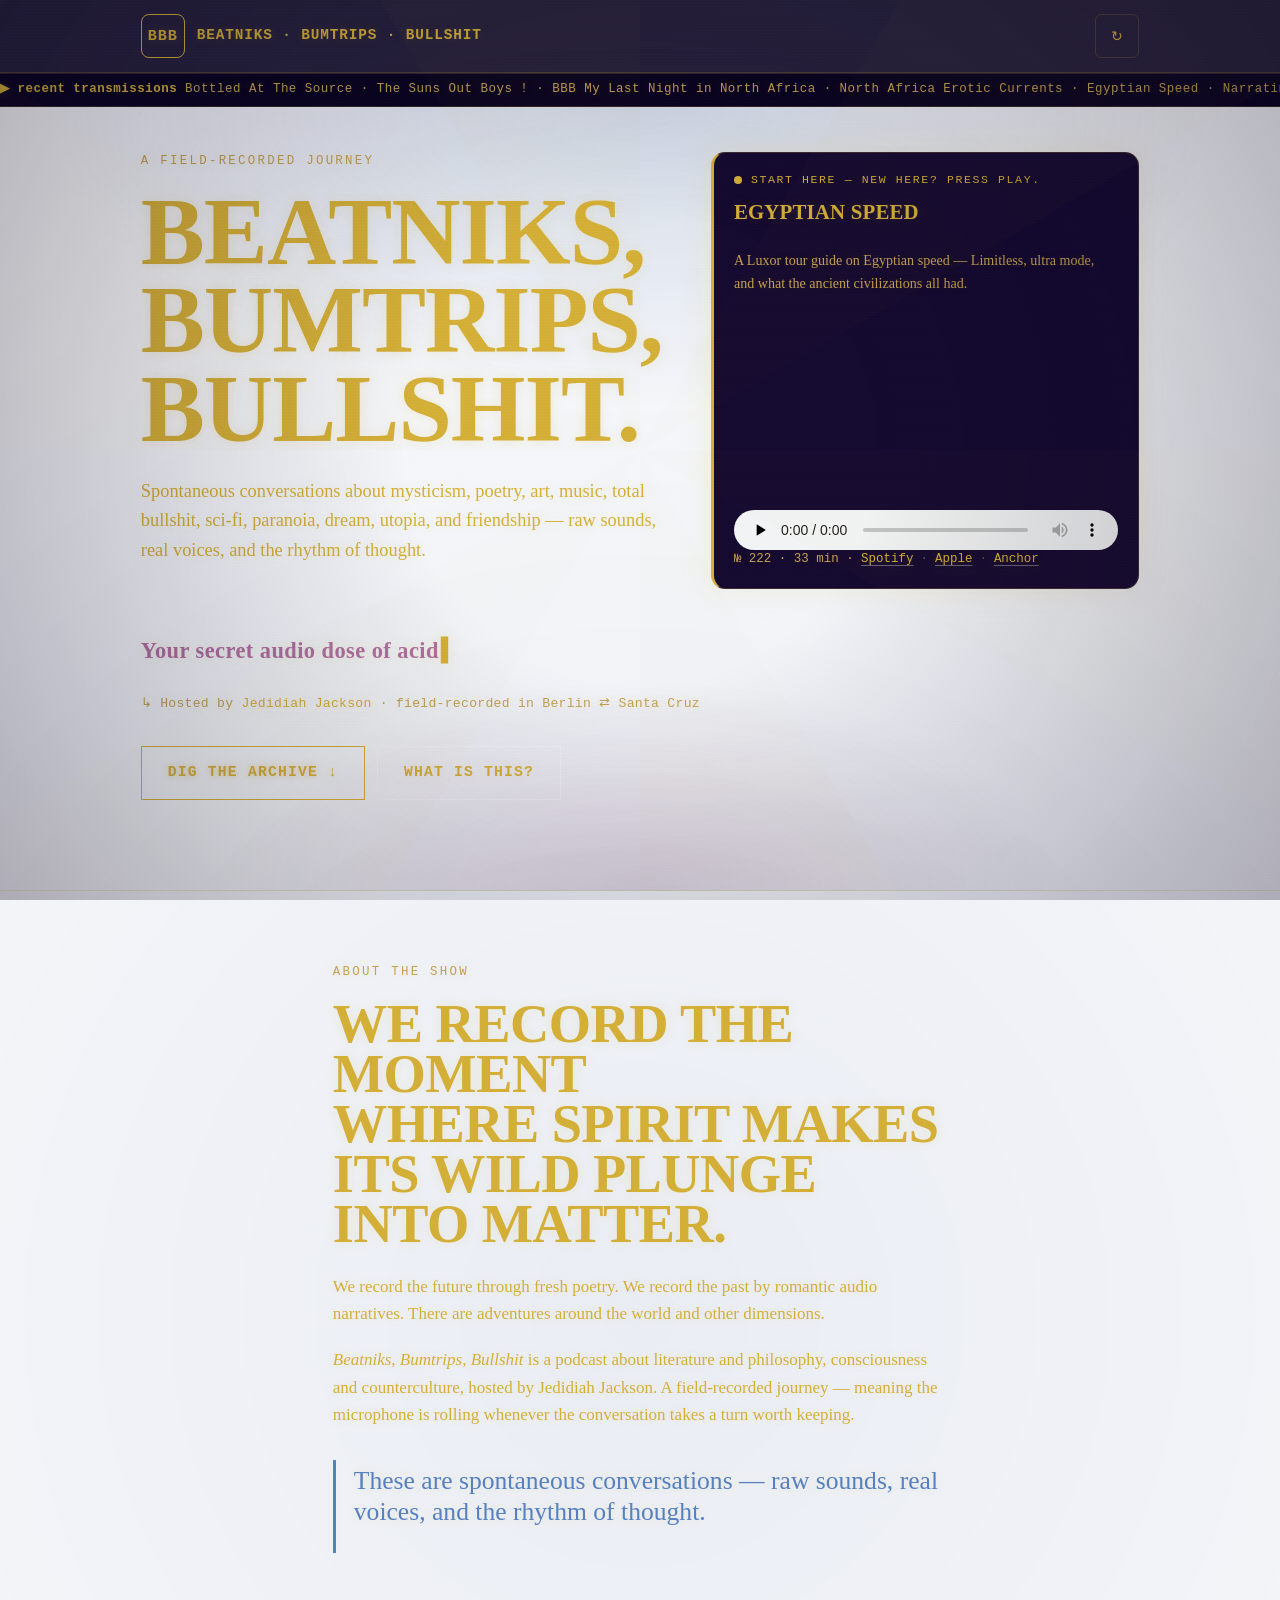
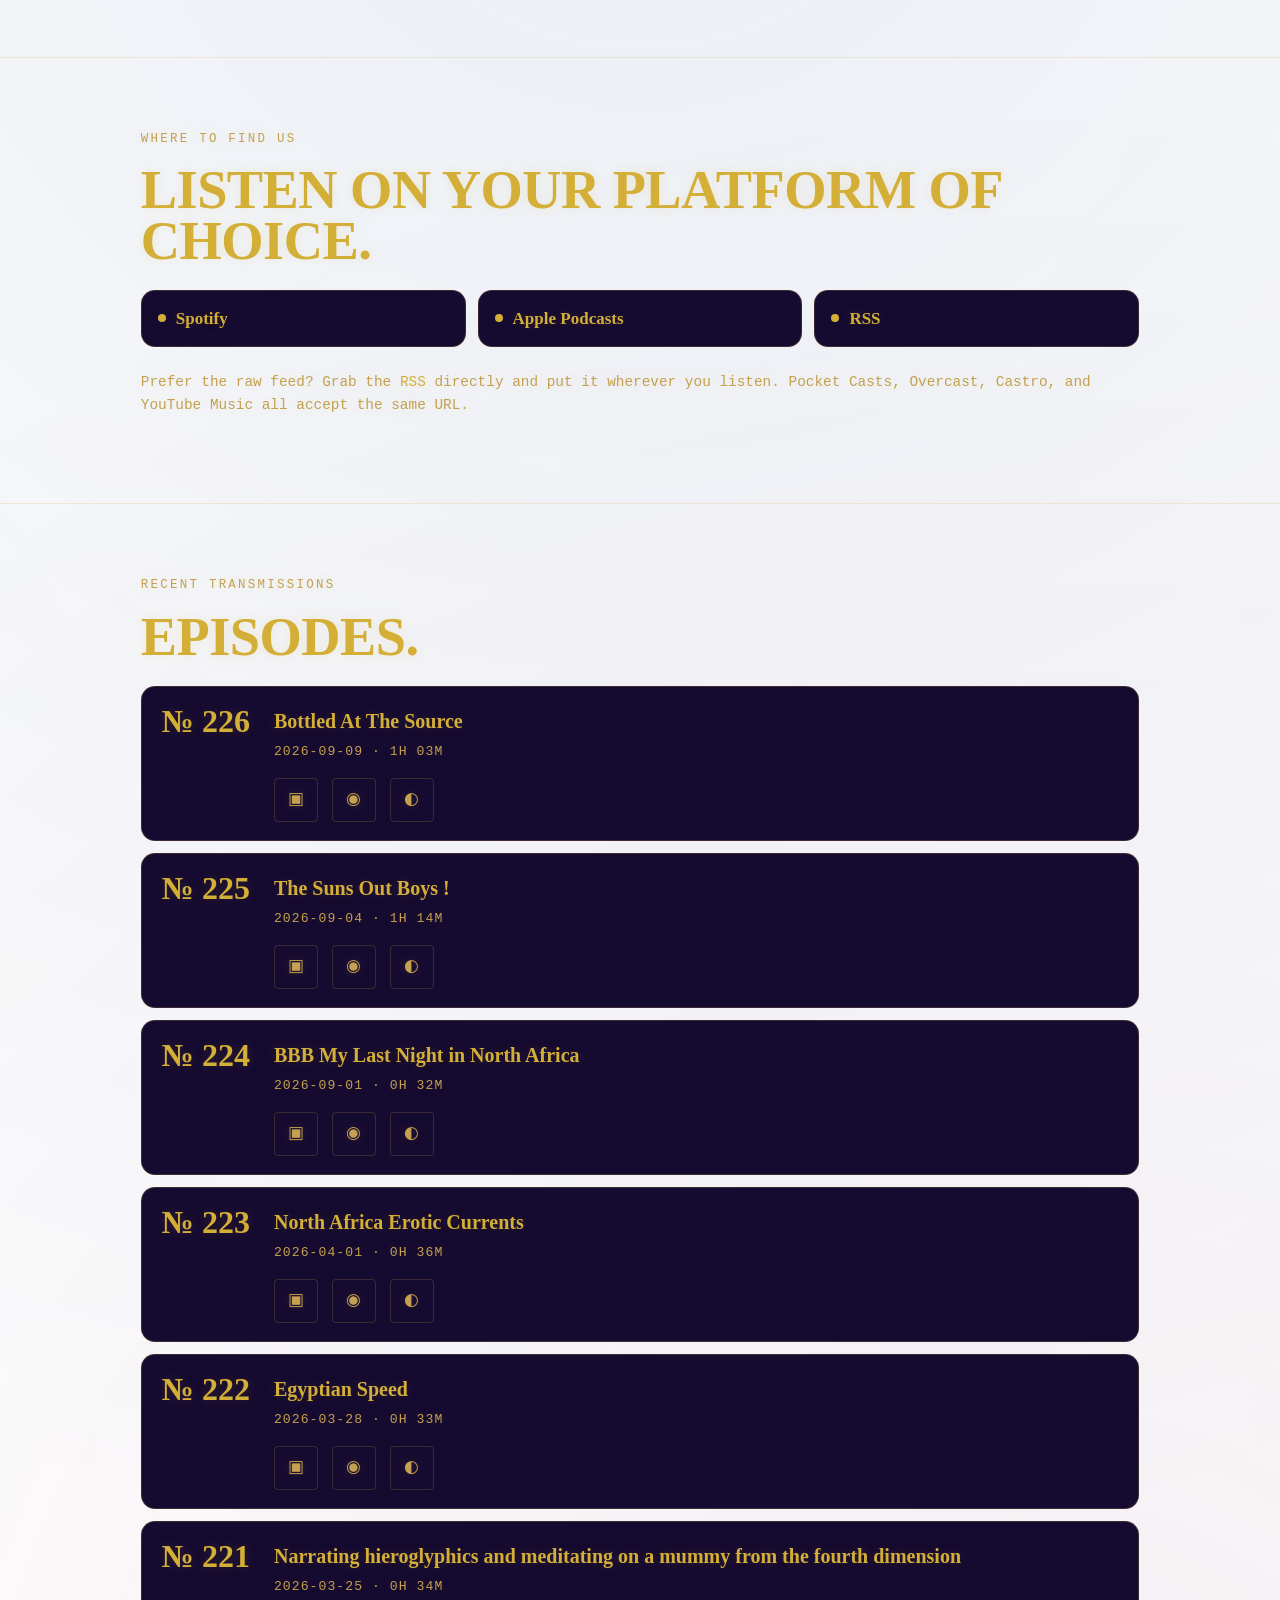
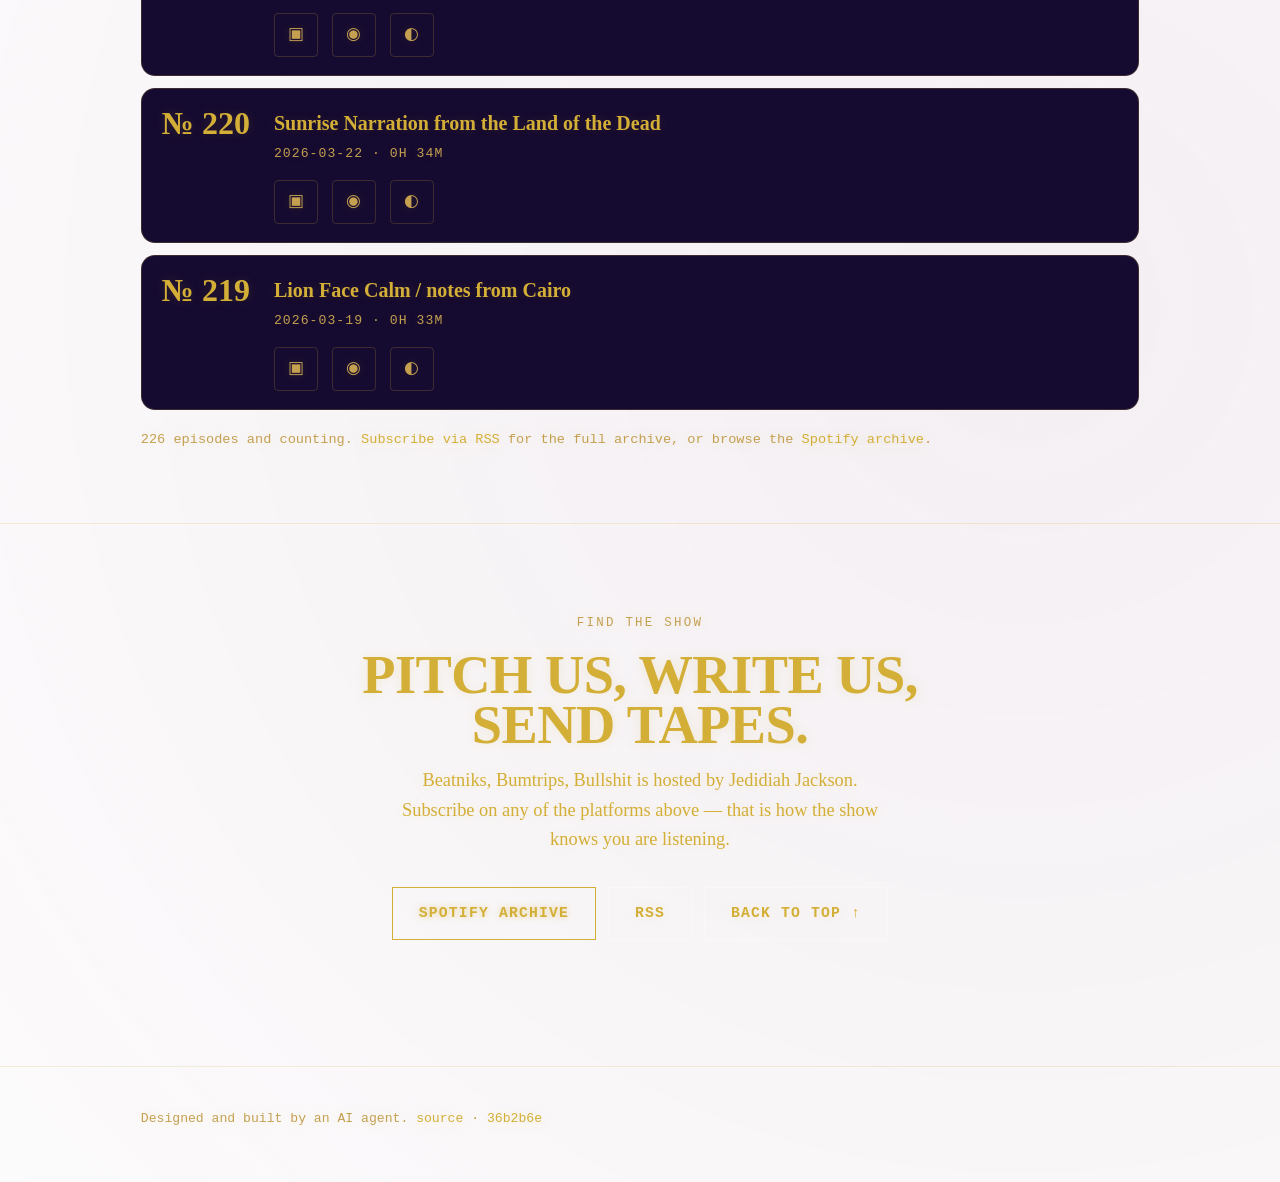
==== index.src.html @ b583e655 "feat: stretch start-here card to title block height, player pinned to card bottom" ====
<!doctype html>
<html lang="en">
<head>
  <meta charset="utf-8" />
  <meta name="viewport" content="width=device-width, initial-scale=1, viewport-fit=cover" />
  <title>Beatniks, Bumtrips, Bullshit — A field-recorded journey through literature, consciousness, and counterculture</title>
  <meta name="description" content="A field-recorded journey through literature, consciousness, and counterculture. Spontaneous conversations about mysticism, poetry, art, music, total bullshit, sci-fi, paranoia, dream, utopia, and friendship." />
  <meta name="theme-color" content="#0b0b0b" media="(prefers-color-scheme: dark)" />
  <meta name="theme-color" content="#f3eee2" media="(prefers-color-scheme: light)" />
  <meta name="color-scheme" content="dark light" />

  <!-- Open Graph -->
  <meta property="og:type" content="website" />
  <meta property="og:title" content="Beatniks, Bumtrips, Bullshit" />
  <meta property="og:description" content="A field-recorded journey through literature, consciousness, and counterculture. Your secret audio dose of acid." />
  <meta property="og:image" content="assets/og-card.png" />
  <meta property="og:image:width" content="1200" />
  <meta property="og:image:height" content="630" />
  <meta property="og:image:alt" content="Beatniks, Bumtrips, Bullshit — A field-recorded journey. Cover art on the right, title in acid green and magenta on the left." />
  <meta property="og:url" content="https://bumtrips.com/" />
  <meta property="og:site_name" content="Beatniks, Bumtrips, Bullshit" />

  <!-- Twitter -->
  <meta name="twitter:card" content="summary_large_image" />
  <meta name="twitter:title" content="Beatniks, Bumtrips, Bullshit" />
  <meta name="twitter:description" content="A field-recorded journey through literature, consciousness, and counterculture." />
  <meta name="twitter:image" content="assets/og-card.png" />
  <meta name="twitter:image:alt" content="Beatniks, Bumtrips, Bullshit — A field-recorded journey. Cover art on the right, title in acid green and magenta on the left." />

  <!-- P3.3: Dedicated favicon + apple-touch-icon. -->
  <link rel="icon" type="image/svg+xml" href="assets/favicon.svg" />
  <link rel="icon" type="image/png" sizes="32x32" href="assets/favicon-32.png" />
  <link rel="apple-touch-icon" sizes="180x180" href="assets/apple-touch-icon.png" />
  <link rel="canonical" href="https://bumtrips.com/" />

  <!-- Fonts: only the cyber theme's faces load eagerly; each other theme
       lazy-loads its faces on first apply via ensureThemeFonts() below. -->
  <link rel="preconnect" href="https://fonts.googleapis.com" />
  <link rel="preconnect" href="https://fonts.gstatic.com" crossorigin />
  <link rel="stylesheet" href="https://fonts.googleapis.com/css2?family=Big+Shoulders+Display:wght@700;900&family=Inter:wght@400&family=Space+Mono:wght@400;700&display=swap" />

  <!-- P5.2: RSS auto-discovery for podcast readers. -->
  <link rel="alternate" type="application/rss+xml" title="Beatniks, Bumtrips, Bullshit" href="https://anchor.fm/s/4431c4ac/podcast/rss" />

  <!-- P5.1: Podcast structured data. -->
  <script type="application/ld+json">
  {
    "@context": "https://schema.org",
    "@type": "Podcast",
    "name": "Beatniks, Bumtrips, Bullshit",
    "description": "A field-recorded journey through literature, consciousness, and counterculture. Spontaneous conversations about mysticism, poetry, art, music, total bullshit, sci-fi, paranoia, dream, utopia, and friendship.",
    "url": "https://bumtrips.com/",
    "webFeed": "https://anchor.fm/s/4431c4ac/podcast/rss",
    "author": { "@type": "Person", "name": "Jedidiah Jackson" },
    "image": "https://bumtrips.com/assets/og-card.png",
    "inLanguage": "en",
    "genre": ["Arts", "Literature", "Philosophy"]
  }
  </script>

  <link rel="stylesheet" href="styles.css" />
</head>
<body>
  <a class="skip-link" href="#main">Skip to content</a>

  <!-- CRT scanline overlay (decorative) -->
  <div class="scanlines" aria-hidden="true"></div>

  <!-- Transmission glitch overlay (rare, CSS-only) -->
  <div class="transmission-glitch" aria-hidden="true"></div>

  <!-- Acid invert overlay (rare full-page flash) -->
  <div class="acid-invert" aria-hidden="true"></div>

  <!-- Konami easter egg message -->
  <div class="konami-msg" id="konami-msg" role="status" aria-live="polite"></div>

  <header class="site-header" role="banner">
    <div class="wrap header-wrap">
      <a class="brand" href="#top" aria-label="Beatniks, Bumtrips, Bullshit — home">
        <span class="brand-mark" aria-hidden="true">BBB</span>
        <span class="brand-name">Beatniks · Bumtrips · Bullshit</span>
      </a>

      <button type="button" id="theme-cycle" class="theme-cycle-btn" aria-label="Cycle to next theme">↻</button>
    </div>
  </header>

  <!-- Scrolling marquee of recent episode titles (auto-managed).
       P0.3: Wrap in <aside> so the marquee lives inside a landmark (axe `region`). -->
  <aside class="marquee" aria-label="Recent episode titles">
    <div class="marquee-track">
      <span class="marquee-text"><!-- AUTO-MARQUEE -->Bottled At The Source · The Suns Out Boys ! · BBB My Last Night in North Africa · North Africa Erotic Currents · Egyptian Speed · Narrating hieroglyphics and meditating on a mummy from the fourth dimension · Sunrise Narration from the Land of the Dead · Lion Face Calm / notes from Cairo · BBB Inside a Pyramid · Horse Music · votive notes from Cairo · NUS NUS · Bottled At The Source · The Suns Out Boys ! · BBB My Last Night in North Africa · North Africa Erotic Currents · Egyptian Speed · Narrating hieroglyphics and meditating on a mummy from the fourth dimension · Sunrise Narration from the Land of the Dead · Lion Face Calm / notes from Cairo · BBB Inside a Pyramid · Horse Music · votive notes from Cairo · NUS NUS<!-- /AUTO-MARQUEE --></span>
    </div>
  </aside>

  <main id="main">
    <!-- HERO -->
    <section id="top" class="hero" aria-labelledby="hero-title">
      <div class="wrap">
        <div class="hero-grid">
          <div class="hero-copy">
            <p class="eyebrow">A field-recorded journey</p>
            <h1 id="hero-title" class="display">
              Beatniks,<br />
              <span class="accent">Bumtrips,</span><br />
              Bullshit.
            </h1>
            <p class="lede">
              Spontaneous conversations about mysticism, poetry, art, music, total bullshit,
              sci-fi, paranoia, dream, utopia, and friendship — raw sounds, real voices,
              and the rhythm of thought.
            </p>
          </div>

          <!-- START HERE — hand-managed pick. Swap title/meta/links/audio src to change it. -->
          <div id="start-here" class="featured-ep">
            <p class="featured-ep-kicker"><span class="rec-dot" aria-hidden="true"></span>START HERE — NEW HERE? PRESS PLAY.</p>
            <h3 class="featured-ep-title">Egyptian Speed</h3>
            <p class="featured-ep-desc">
              A Luxor tour guide on Egyptian speed — Limitless, ultra mode,
              and what the ancient civilizations all had.
            </p>
            <audio class="featured-ep-audio" controls preload="none"
                   src="https://anchor.fm/s/4431c4ac/podcast/play/116093295/https%3A%2F%2Fd3ctxlq1ktw2nl.cloudfront.net%2Fstaging%2F2026-1-26%2F418886665-44100-2-06185967a81ad.m4a"></audio>
            <p class="featured-ep-links">
              №&nbsp;222 · 33&nbsp;min · <a href="https://podcasters.spotify.com/pod/show/jedidiah-jackson/episodes/Egyptian-Speed-e3flctf" rel="noopener">Spotify</a><span aria-hidden="true">·</span><a href="https://podcasts.apple.com/us/podcast/egyptian-speed/id1663479533?i=1000757916411&amp;uo=4" rel="noopener">Apple</a><span aria-hidden="true">·</span><a href="https://anchor.fm/jedidiah-jackson/episodes/Egyptian-Speed-e3flctf" rel="noopener">Anchor</a>
            </p>
          </div>
        </div>

        <p class="tagline">
          <span class="typewriter" id="tagline-typewriter" aria-live="polite"></span><span class="typewriter-caret" aria-hidden="true">▍</span>
        </p>

        <p class="hero-meta">
          <span aria-hidden="true">↳</span>
          Hosted by <a href="#contact">Jedidiah Jackson</a> · field-recorded in Berlin&nbsp;⇄&nbsp;Santa&nbsp;Cruz
        </p>

        <div class="cta-row">
          <a class="btn btn-primary" href="#episodes">Dig the archive ↓</a>
          <a class="btn btn-ghost" href="#about">What is this?</a>
        </div>
      </div>
    </section>

    <!-- ABOUT -->
    <section id="about" class="about" aria-labelledby="about-title">
      <div class="wrap narrow">
        <p class="eyebrow">About the show</p>
        <h2 id="about-title" class="display sm">
          We record the moment<br />where spirit makes its wild plunge into matter.
        </h2>
        <div class="prose">
          <p>
            We record the future through fresh poetry. We record the past by romantic
            audio narratives. There are adventures around the world and other dimensions.
          </p>
          <p>
            <em>Beatniks, Bumtrips, Bullshit</em> is a podcast about literature and philosophy,
            consciousness and counterculture, hosted by Jedidiah Jackson.
            A field-recorded journey — meaning the microphone
            is rolling whenever the conversation takes a turn worth keeping.
          </p>
          <blockquote class="pull">
            <p>These are spontaneous conversations — raw sounds, real voices, and the rhythm of thought.</p>
          </blockquote>
        </div>
      </div>
    </section>

    <!-- LISTEN -->
    <section id="listen" class="listen" aria-labelledby="listen-title">
      <div class="wrap">
        <p class="eyebrow">Where to find us</p>
        <h2 id="listen-title" class="display sm">Listen on your platform of choice.</h2>

        <ul class="platforms" role="list">
          <li><a class="platform" href="https://open.spotify.com/show/43GiaQy9E5rkp6LfzXrvAM" rel="noopener"><span class="dot" aria-hidden="true"></span> Spotify</a></li>
          <li><a class="platform" href="https://podcasts.apple.com/us/podcast/beatniks-bumtrips-b-t/id1663479533" rel="noopener"><span class="dot" aria-hidden="true"></span> Apple Podcasts</a></li>
          <li><a class="platform" href="https://anchor.fm/s/4431c4ac/podcast/rss" rel="noopener"><span class="dot" aria-hidden="true"></span> RSS</a></li>
        </ul>

        <p class="rss-note">
          Prefer the raw feed? Grab the <a href="https://anchor.fm/s/4431c4ac/podcast/rss">RSS</a> directly and put it wherever you listen. Pocket Casts, Overcast, Castro, and YouTube Music all accept the same URL.
        </p>
      </div>
    </section>

    <!-- EPISODES (placeholder grid — fill in as episodes are published) -->
    <section id="episodes" class="episodes" aria-labelledby="episodes-title">
      <div class="wrap">
        <p class="eyebrow">Recent transmissions</p>
        <h2 id="episodes-title" class="display sm">Episodes.</h2>

        <!-- AUTO-EPISODES-START -->
        <ol class="episode-list" role="list">
          <li class="episode">
            <span class="ep-no">№&nbsp;226</span>
            <div class="ep-body">
              <h3 class="ep-title">Bottled At The Source</h3>
              <p class="ep-meta">2026-09-09 · 1h 03m</p>

              <ul class="ep-platforms" aria-label="Listen on">
        <li><a href="https://podcasts.apple.com/us/podcast/bottled-at-the-source/id1663479533?i=1000788689043&amp;uo=4" aria-label="Listen on Apple Podcasts" rel="noopener"><span aria-hidden="true">&#9635;</span><span class="sr-only">Apple Podcasts</span></a></li>
        <li><a href="https://podcasters.spotify.com/pod/show/jedidiah-jackson/episodes/Bottled-At-The-Source-e3oj9su" aria-label="Listen on Spotify" rel="noopener"><span aria-hidden="true">&#9673;</span><span class="sr-only">Spotify</span></a></li>
        <li><a href="https://anchor.fm/jedidiah-jackson/episodes/Bottled-At-The-Source-e3oj9su" aria-label="Listen on Anchor" rel="noopener"><span aria-hidden="true">&#9680;</span><span class="sr-only">Anchor</span></a></li>
              </ul>
            </div>
          </li>
          <li class="episode">
            <span class="ep-no">№&nbsp;225</span>
            <div class="ep-body">
              <h3 class="ep-title">The Suns Out Boys !</h3>
              <p class="ep-meta">2026-09-04 · 1h 14m</p>

              <ul class="ep-platforms" aria-label="Listen on">
        <li><a href="https://podcasts.apple.com/us/podcast/the-suns-out-boys/id1663479533?i=1000787854546&amp;uo=4" aria-label="Listen on Apple Podcasts" rel="noopener"><span aria-hidden="true">&#9635;</span><span class="sr-only">Apple Podcasts</span></a></li>
        <li><a href="https://podcasters.spotify.com/pod/show/jedidiah-jackson/episodes/The-Suns-Out-Boys-e3o9js3" aria-label="Listen on Spotify" rel="noopener"><span aria-hidden="true">&#9673;</span><span class="sr-only">Spotify</span></a></li>
        <li><a href="https://anchor.fm/jedidiah-jackson/episodes/The-Suns-Out-Boys-e3o9js3" aria-label="Listen on Anchor" rel="noopener"><span aria-hidden="true">&#9680;</span><span class="sr-only">Anchor</span></a></li>
              </ul>
            </div>
          </li>
          <li class="episode">
            <span class="ep-no">№&nbsp;224</span>
            <div class="ep-body">
              <h3 class="ep-title">BBB My Last Night in North Africa</h3>
              <p class="ep-meta">2026-09-01 · 0h 32m</p>

              <ul class="ep-platforms" aria-label="Listen on">
        <li><a href="https://podcasts.apple.com/us/podcast/bbb-my-last-night-in-north-africa/id1663479533?i=1000787240336&amp;uo=4" aria-label="Listen on Apple Podcasts" rel="noopener"><span aria-hidden="true">&#9635;</span><span class="sr-only">Apple Podcasts</span></a></li>
        <li><a href="https://podcasters.spotify.com/pod/show/jedidiah-jackson/episodes/BBB-My-Last-Night-in-North-Africa-e3o6sg9" aria-label="Listen on Spotify" rel="noopener"><span aria-hidden="true">&#9673;</span><span class="sr-only">Spotify</span></a></li>
        <li><a href="https://anchor.fm/jedidiah-jackson/episodes/BBB-My-Last-Night-in-North-Africa-e3o6sg9" aria-label="Listen on Anchor" rel="noopener"><span aria-hidden="true">&#9680;</span><span class="sr-only">Anchor</span></a></li>
              </ul>
            </div>
          </li>
          <li class="episode">
            <span class="ep-no">№&nbsp;223</span>
            <div class="ep-body">
              <h3 class="ep-title">North Africa Erotic Currents</h3>
              <p class="ep-meta">2026-04-01 · 0h 36m</p>

              <ul class="ep-platforms" aria-label="Listen on">
        <li><a href="https://podcasts.apple.com/us/podcast/north-africa-erotic-currents/id1663479533?i=1000758578792&amp;uo=4" aria-label="Listen on Apple Podcasts" rel="noopener"><span aria-hidden="true">&#9635;</span><span class="sr-only">Apple Podcasts</span></a></li>
        <li><a href="https://podcasters.spotify.com/pod/show/jedidiah-jackson/episodes/North-Africa-Erotic-Currents-e3fnosv" aria-label="Listen on Spotify" rel="noopener"><span aria-hidden="true">&#9673;</span><span class="sr-only">Spotify</span></a></li>
        <li><a href="https://anchor.fm/jedidiah-jackson/episodes/North-Africa-Erotic-Currents-e3fnosv" aria-label="Listen on Anchor" rel="noopener"><span aria-hidden="true">&#9680;</span><span class="sr-only">Anchor</span></a></li>
              </ul>
            </div>
          </li>
          <li class="episode">
            <span class="ep-no">№&nbsp;222</span>
            <div class="ep-body">
              <h3 class="ep-title">Egyptian Speed</h3>
              <p class="ep-meta">2026-03-28 · 0h 33m</p>

              <ul class="ep-platforms" aria-label="Listen on">
        <li><a href="https://podcasts.apple.com/us/podcast/egyptian-speed/id1663479533?i=1000757916411&amp;uo=4" aria-label="Listen on Apple Podcasts" rel="noopener"><span aria-hidden="true">&#9635;</span><span class="sr-only">Apple Podcasts</span></a></li>
        <li><a href="https://podcasters.spotify.com/pod/show/jedidiah-jackson/episodes/Egyptian-Speed-e3flctf" aria-label="Listen on Spotify" rel="noopener"><span aria-hidden="true">&#9673;</span><span class="sr-only">Spotify</span></a></li>
        <li><a href="https://anchor.fm/jedidiah-jackson/episodes/Egyptian-Speed-e3flctf" aria-label="Listen on Anchor" rel="noopener"><span aria-hidden="true">&#9680;</span><span class="sr-only">Anchor</span></a></li>
              </ul>
            </div>
          </li>
          <li class="episode">
            <span class="ep-no">№&nbsp;221</span>
            <div class="ep-body">
              <h3 class="ep-title">Narrating hieroglyphics and meditating on a mummy from the fourth dimension</h3>
              <p class="ep-meta">2026-03-25 · 0h 34m</p>

              <ul class="ep-platforms" aria-label="Listen on">
        <li><a href="https://podcasts.apple.com/us/podcast/narrating-hieroglyphics-and-meditating-on-a-mummy/id1663479533?i=1000757204299&amp;uo=4" aria-label="Listen on Apple Podcasts" rel="noopener"><span aria-hidden="true">&#9635;</span><span class="sr-only">Apple Podcasts</span></a></li>
        <li><a href="https://podcasters.spotify.com/pod/show/jedidiah-jackson/episodes/Narrating-hieroglyphics-and-meditating-on-a-mummy-from-the-fourth-dimension-e3fkkek" aria-label="Listen on Spotify" rel="noopener"><span aria-hidden="true">&#9673;</span><span class="sr-only">Spotify</span></a></li>
        <li><a href="https://anchor.fm/jedidiah-jackson/episodes/Narrating-hieroglyphics-and-meditating-on-a-mummy-from-the-fourth-dimension-e3fkkek" aria-label="Listen on Anchor" rel="noopener"><span aria-hidden="true">&#9680;</span><span class="sr-only">Anchor</span></a></li>
              </ul>
            </div>
          </li>
          <li class="episode">
            <span class="ep-no">№&nbsp;220</span>
            <div class="ep-body">
              <h3 class="ep-title">Sunrise Narration from the Land of the Dead</h3>
              <p class="ep-meta">2026-03-22 · 0h 34m</p>

              <ul class="ep-platforms" aria-label="Listen on">
        <li><a href="https://podcasts.apple.com/us/podcast/sunrise-narration-from-the-land-of-the-dead/id1663479533?i=1000756553428&amp;uo=4" aria-label="Listen on Apple Podcasts" rel="noopener"><span aria-hidden="true">&#9635;</span><span class="sr-only">Apple Podcasts</span></a></li>
        <li><a href="https://podcasters.spotify.com/pod/show/jedidiah-jackson/episodes/Sunrise-Narration-from-the-Land-of-the-Dead-e3fkk0s" aria-label="Listen on Spotify" rel="noopener"><span aria-hidden="true">&#9673;</span><span class="sr-only">Spotify</span></a></li>
        <li><a href="https://anchor.fm/jedidiah-jackson/episodes/Sunrise-Narration-from-the-Land-of-the-Dead-e3fkk0s" aria-label="Listen on Anchor" rel="noopener"><span aria-hidden="true">&#9680;</span><span class="sr-only">Anchor</span></a></li>
              </ul>
            </div>
          </li>
          <li class="episode">
            <span class="ep-no">№&nbsp;219</span>
            <div class="ep-body">
              <h3 class="ep-title">Lion Face Calm / notes from Cairo</h3>
              <p class="ep-meta">2026-03-19 · 0h 33m</p>

              <ul class="ep-platforms" aria-label="Listen on">
        <li><a href="https://podcasts.apple.com/us/podcast/lion-face-calm-notes-from-cairo/id1663479533?i=1000756065748&amp;uo=4" aria-label="Listen on Apple Podcasts" rel="noopener"><span aria-hidden="true">&#9635;</span><span class="sr-only">Apple Podcasts</span></a></li>
        <li><a href="https://podcasters.spotify.com/pod/show/jedidiah-jackson/episodes/Lion-Face-Calm--notes-from-Cairo-e3fhp6v" aria-label="Listen on Spotify" rel="noopener"><span aria-hidden="true">&#9673;</span><span class="sr-only">Spotify</span></a></li>
        <li><a href="https://anchor.fm/jedidiah-jackson/episodes/Lion-Face-Calm--notes-from-Cairo-e3fhp6v" aria-label="Listen on Anchor" rel="noopener"><span aria-hidden="true">&#9680;</span><span class="sr-only">Anchor</span></a></li>
              </ul>
            </div>
          </li>
        </ol>

        <p class="ep-more">
          226 episodes and counting. <a href="https://anchor.fm/s/4431c4ac/podcast/rss">Subscribe via RSS</a> for the full archive, or browse the <a href="https://podcasters.spotify.com/pod/show/jedidiah-jackson">Spotify archive</a>.
        </p>
<!-- AUTO-EPISODES-END -->
      </div>
    </section>

    <!-- CONTACT -->
    <section id="contact" class="contact" aria-labelledby="contact-title">
      <div class="wrap narrow">
        <p class="eyebrow">Find the show</p>
        <h2 id="contact-title" class="display sm">Pitch us, write us, send tapes.</h2>
        <p class="lede">
          Beatniks, Bumtrips, Bullshit is hosted by Jedidiah Jackson. Subscribe on
          any of the platforms above — that is how the show knows you are listening.
        </p>
        <div class="cta-row center">
          <a class="btn btn-primary" href="https://podcasters.spotify.com/pod/show/jedidiah-jackson">Spotify archive</a>
          <a class="btn btn-ghost" href="https://anchor.fm/s/4431c4ac/podcast/rss">RSS</a>
          <a class="btn btn-ghost" href="#top">Back to top ↑</a>
        </div>
      </div>
    </section>
  </main>

  <footer class="site-footer" role="contentinfo">
    <div class="wrap footer-wrap">
      <p class="credit">
        Designed and built by an AI agent.
        <a href="https://github.com/bumtrips/beatniks-bumtrips-bullshit">source</a>
        ·
        <a href="https://github.com/bumtrips/beatniks-bumtrips-bullshit/commit/36b2b6ea5d17bb758d3eff9bb471e85fc54826d8">36b2b6e</a>
      </p>
    </div>
  </footer>

  <script>
    // 1. Typewriter effect on the hero tagline — cycles through a
    //    curated list of quotes pulled from the show's own descriptions
    //    and brand-aligned lines. Each quote types in, holds for a
    //    beat, then erases before the next one starts.
    (function typewriter() {
      var el = document.getElementById('tagline-typewriter');
      if (!el) return;
      var reduce = window.matchMedia && window.matchMedia('(prefers-reduced-motion: reduce)').matches;

      var QUOTES = [
        'Your secret audio dose of acid.',
        'We record the moment where spirit makes its wild plunge into matter.',
        'Raw sounds, real voices, and the rhythm of thought.',
        'Field-recorded transmissions from Berlin \u21C4 Santa Cruz.',
        'Spontaneous conversations about mysticism, poetry, art, music, total bullshit.',
        'How do you know when a place is alive?',
        'There are adventures around the world and other dimensions.',
        'An hour and a half on warm stone.',
        'Bats in the rafters. Pyramid power. Love you.',
        'You cannot know everything. But you can know what is inside.',
        'We record the future through fresh poetry.',
        'Listen at your own risk.'
      ];

      if (reduce) {
        // No typing animation; just cycle whole strings every 5 s.
        el.textContent = QUOTES[0];
        var ridx = 0;
        setInterval(function () {
          ridx = (ridx + 1) % QUOTES.length;
          el.textContent = QUOTES[ridx];
        }, 5000);
        return;
      }

      var qIdx = 0;
      var i = 0;
      var erasing = false;

      function tick() {
        var text = QUOTES[qIdx];
        if (!erasing) {
          // Typing forward.
          if (i <= text.length) {
            el.textContent = text.slice(0, i);
            i++;
            setTimeout(tick, 38 + Math.random() * 60);
          } else {
            // Fully typed — hold for 4.2 s so the eye can read it.
            erasing = true;
            setTimeout(tick, 4200);
          }
        } else {
          // Erasing backward, faster than typing.
          if (i > 0) {
            el.textContent = text.slice(0, i - 1);
            i--;
            setTimeout(tick, 18);
          } else {
            // Erased — move to the next quote after a brief breath.
            erasing = false;
            qIdx = (qIdx + 1) % QUOTES.length;
            setTimeout(tick, 300);
          }
        }
      }

      tick();
    })();

    // 3. Konami code easter egg: ↑↑↓↓←→←→BA reveals a transmission.
    (function konami() {
      var seq = [38,38,40,40,37,39,37,39,66,65];
      var buf = [];
      var msg = document.getElementById('konami-msg');
      window.addEventListener('keydown', function (e) {
        buf.push(e.keyCode);
        if (buf.length > seq.length) buf.shift();
        if (buf.join(',') === seq.join(',')) {
          msg.textContent = '↳ transmission unlocked · carry the signal';
          msg.classList.add('show');
          setTimeout(function () { msg.classList.remove('show'); msg.textContent = ''; }, 4200);
          buf = [];
        }
      });
    })();

    // 4. Rare transmission glitch — toggle a class on <body> for ~120ms at random intervals.
    (function glitch() {
      var reduce = window.matchMedia && window.matchMedia('(prefers-reduced-motion: reduce)').matches;
      if (reduce) return;
      function fire() {
        document.body.classList.add('glitch-on');
        setTimeout(function () { document.body.classList.remove('glitch-on'); }, 110);
        setTimeout(fire, 18000 + Math.random() * 32000); // every 18–50s
      }
      setTimeout(fire, 9000);
    })();

    // 5. Acid flashbacks — rare full-page colour invert.
    (function acid() {
      var reduce = window.matchMedia && window.matchMedia('(prefers-reduced-motion: reduce)').matches;
      if (reduce) return;
      function fire() {
        document.body.classList.add('acid-on');
        setTimeout(function () { document.body.classList.remove('acid-on'); }, 720);
        setTimeout(fire, 28000 + Math.random() * 38000); // every 28–66s
      }
      setTimeout(fire, 14000);
    })();

    // 6. "Receiving" ticker — random signal phrases that flash in the corner.
    (function receiving() {
      var reduce = window.matchMedia && window.matchMedia('(prefers-reduced-motion: reduce)').matches;
      var phrases = [
        'RECEIVING · BERLIN ↔ SANTA CRUZ',
        'DECODING · 226 transmissions',
        'CARRIER · ON THE AIR',
        'SIGNAL · LOCKED',
        'SCANNING · FIELD FREQ',
        'LISTENING · SPIRIT IN THE WIRE'
      ];
      var node = document.createElement('div');
      node.className = 'receiving';
      node.setAttribute('aria-hidden', 'true');
      document.body.appendChild(node);
      function fire() {
        var p = phrases[Math.floor(Math.random() * phrases.length)];
        node.textContent = '↳ ' + p;
        node.classList.add('show');
        setTimeout(function () { node.classList.remove('show'); }, reduce ? 0 : 1800);
        setTimeout(fire, reduce ? 60000 : 7000 + Math.random() * 9000);
      }
      setTimeout(fire, 5500);
    })();

    // 7. Theme cycling — random theme picks, two triggers:
    //    (a) auto-rotate timer (1-2.5 min between rotations)
    //    (b) scroll activity (600px cumulative within a 30s cooldown)
    //    Both fire the acid-trip transition. Either trigger resets
    //    the other clock so we never get two swaps back-to-back.
    (function themes() {
      var THEMES = ['cyber', 'zine', 'radio', 'desert', 'temple', 'brutalist'];
      var TRIP_MS = 720;
      var AUTO_MIN_MS = 30000;          // 30s minimum between auto-rotations
      var AUTO_RAND_MS = 30000;         // up to +30s of randomness
      var FIRST_AUTO_DELAY_MS = 5000;   // first auto-rotation 5s after page load
      var SCROLL_THRESHOLD_PX = 300;    // cumulative scroll distance to fire
      var SCROLL_COOLDOWN_MS = 15000;   // 15s between scroll-triggered swaps

      var reduce = window.matchMedia && window.matchMedia('(prefers-reduced-motion: reduce)').matches;
      var idx = 0;
      var autoTimer = null;
      var root = document.documentElement;
      var nameEl = document.getElementById('theme-name');

      function pickRandomNext() {
        // Avoid landing on the current theme (would be a no-op trip).
        if (THEMES.length <= 1) return 0;
        var next;
        do { next = Math.floor(Math.random() * THEMES.length); }
        while (next === idx);
        return next;
      }

      // Lazy-load the Google Fonts URL that covers a theme's typography.
      // Cyber is already loaded in <head>; the dedupe map prevents duplicates.
      var fontLoadUrls = {};
      function ensureThemeFonts(theme) {
        var url;
        if (theme === 'cyber') {
          url = 'https://fonts.googleapis.com/css2?family=Big+Shoulders+Display:wght@700;900&family=Inter:wght@400&family=Space+Mono:wght@400;700&display=swap';
        } else if (theme === 'zine') {
          url = 'https://fonts.googleapis.com/css2?family=Special+Elite&family=Crimson+Pro:wght@400&display=swap';
        } else if (theme === 'radio') {
          url = 'https://fonts.googleapis.com/css2?family=Space+Mono:wght@400;700&display=swap';
        } else if (theme === 'desert') {
          url = 'https://fonts.googleapis.com/css2?family=Yeseva+One&family=Source+Sans+3:wght@400&display=swap';
        } else if (theme === 'temple') {
          url = 'https://fonts.googleapis.com/css2?family=Cinzel:wght@500;700&family=Cormorant+Garamond:wght@400&display=swap';
        } else {
          return; // brutalist uses system fonts
        }
        if (fontLoadUrls[url]) return;
        fontLoadUrls[url] = true;
        var l = document.createElement('link');
        l.rel = 'stylesheet';
        l.href = url;
        l.crossOrigin = 'anonymous';
        document.head.appendChild(l);
      }

      function apply(nextIdx, withTrip) {
        idx = ((nextIdx % THEMES.length) + THEMES.length) % THEMES.length;
        if (withTrip && !reduce) {
          root.classList.add('tripping');
          setTimeout(function () { root.classList.remove('tripping'); }, TRIP_MS);
        }
        root.setAttribute('data-theme', THEMES[idx]);
        if (nameEl) nameEl.textContent = THEMES[idx];
        ensureThemeFonts(THEMES[idx]);
        // Any swap resets the auto-rotate clock.
        scheduleAuto();
      }

      function scheduleAuto() {
        if (autoTimer) clearTimeout(autoTimer);
        var delay = AUTO_MIN_MS + Math.random() * AUTO_RAND_MS;
        autoTimer = setTimeout(function () {
          apply(pickRandomNext(), true);
        }, delay);
      }

      // Scroll trigger — accumulate scroll distance; fire when the
      // threshold is crossed AND the cooldown has elapsed.
      if (!reduce) {
        var lastY = window.scrollY || 0;
        var accum = 0;
        var lastScrollSwap = 0;
        window.addEventListener('scroll', function () {
          var y = window.scrollY;
          accum += Math.abs(y - lastY);
          lastY = y;
          var now = Date.now();
          if (accum >= SCROLL_THRESHOLD_PX && (now - lastScrollSwap) >= SCROLL_COOLDOWN_MS) {
            accum = 0;
            lastScrollSwap = now;
            apply(pickRandomNext(), true);
          }
        }, { passive: true });
      }

      var btn = document.getElementById('theme-cycle');
      if (btn) {
        btn.addEventListener('click', function () {
          apply(pickRandomNext(), true);
        });
      }

      // Start at default (cyber). Auto-rotate kicks off after a beat.
      apply(0, false);
      if (!reduce) setTimeout(scheduleAuto, FIRST_AUTO_DELAY_MS);
    })();
  </script>
</body>
</html>
---- styles.css ----
/* ------------------------------------------------------------------
   Beatniks, Bumtrips, Bullshit — landing page styles
   Plain CSS, no build step. Dark, high-contrast, psychedelic accents.
------------------------------------------------------------------ */

:root {
  --bg: #0b0b0b;
  --bg-elev: #131313;
  --fg: #f5f5f0;
  --fg-mute: #a8a89e;
  --accent: #c8ff00;     /* acid green */
  --accent-2: #ff3ea5;   /* hot magenta */
  --accent-3: #ffd23f;   /* mellow yellow */
  --line: rgba(255, 255, 255, 0.08);
  --radius: 14px;
  --max: 72rem;
  --serif: "Big Shoulders Display", "Inter", system-ui, sans-serif;
  --body: "Inter", system-ui, -apple-system, "Segoe UI", Roboto, sans-serif;
  --mono: "Space Mono", ui-monospace, "SFMono-Regular", Menlo, monospace;
}

* { box-sizing: border-box; }
html, body { margin: 0; padding: 0; }
html { scroll-behavior: smooth; }
body {
  background: var(--bg);
  color: var(--fg);
  font-family: var(--body);
  font-size: 17px;
  line-height: 1.6;
  -webkit-font-smoothing: antialiased;
  text-rendering: optimizeLegibility;
}

img { max-width: 100%; display: block; }

a { color: var(--accent); text-decoration: none; }
a:hover { text-decoration: underline; }
a:focus-visible {
  outline: 2px solid var(--accent);
  outline-offset: 3px;
  border-radius: 4px;
}

/* Inline-text-block links: distinguishable beyond color (axe link-in-text-block). */
.rss-note a,
.ep-more a,
.featured-ep-links a,
.hero-meta a,
.site-footer .credit a {
  text-decoration: underline;
  text-decoration-color: rgba(255, 255, 255, 0.35);
  text-underline-offset: 3px;
}
.rss-note a:hover,
.ep-more a:hover,
.featured-ep-links a:hover,
.hero-meta a:hover,
.site-footer .credit a:hover {
  text-decoration-color: var(--accent);
}

.skip-link {
  position: absolute;
  left: -9999px;
  top: 0;
  background: var(--accent);
  color: #000;
  padding: 8px 12px;
  font-weight: 700;
}
.skip-link:focus { left: 12px; top: 12px; z-index: 10; }

.wrap { width: 100%; max-width: var(--max); margin: 0 auto; padding: 0 6vw; }
.wrap.narrow { max-width: 48rem; }

.eyebrow {
  font-family: var(--mono);
  font-size: 0.78rem;
  text-transform: uppercase;
  letter-spacing: 0.18em;
  color: var(--fg-mute);
  margin: 0 0 1rem;
}

.display {
  font-family: var(--serif);
  font-weight: 900;
  font-size: clamp(2.6rem, 8vw, 6rem);
  line-height: 0.92;
  letter-spacing: -0.01em;
  margin: 0 0 1.5rem;
  text-transform: uppercase;
}
.display.sm {
  font-size: clamp(2rem, 5vw, 3.4rem);
  margin-bottom: 1.5rem;
}

.accent { color: var(--accent); }

/* ---------- HEADER ---------- */
.site-header {
  position: sticky;
  top: 0;
  z-index: 5;
  /* Translucent + theme-aware: 88% of --bg, 12% transparent. */
  background: color-mix(in srgb, var(--bg) 88%, transparent);
  backdrop-filter: saturate(140%) blur(8px);
  -webkit-backdrop-filter: saturate(140%) blur(8px);
  border-bottom: 1px solid var(--line);
}
.header-wrap {
  display: flex;
  align-items: center;
  justify-content: space-between;
  padding: 14px 6vw;
  gap: 24px;
}
.brand {
  display: inline-flex;
  align-items: center;
  gap: 12px;
  color: var(--fg);
  font-family: var(--mono);
  font-weight: 700;
  font-size: 0.9rem;
  text-transform: uppercase;
  letter-spacing: 0.06em;
}
.brand:hover { text-decoration: none; }
.brand-mark {
  display: inline-grid;
  place-items: center;
  width: 44px; height: 44px;
  min-width: 44px; min-height: 44px;
  border: 1.5px solid var(--accent);
  color: var(--accent);
  border-radius: 8px;
  font-weight: 900;
  font-size: 0.95rem;
}
.brand-name { white-space: nowrap; }
.theme-cycle-btn {
  background: transparent;
  border: 1px solid var(--line);
  color: var(--accent);
  font-family: var(--mono);
  font-size: 0.85rem;
  padding: 8px 10px;
  margin-left: 6px;
  min-height: 44px;
  min-width: 44px;
  border-radius: 6px;
  cursor: pointer;
  display: inline-flex;
  align-items: center;
  justify-content: center;
  transition: border-color 150ms ease, color 150ms ease, transform 80ms ease;
}
.theme-cycle-btn:hover {
  border-color: var(--accent);
  color: var(--fg);
}
.theme-cycle-btn:active {
  transform: scale(0.94);
}

/* ---------- HERO ---------- */
.hero {
  padding: 5vh 0 10vh;
  border-bottom: 1px solid var(--line);
  background:
    radial-gradient(900px 500px at 90% -10%, rgba(200, 255, 0, 0.10), transparent 60%),
    radial-gradient(700px 400px at -10% 110%, rgba(255, 62, 165, 0.10), transparent 60%);
}
.hero-grid {
  display: grid;
  grid-template-columns: 1.15fr 1fr;
  gap: 48px;
  align-items: start;
}
@media (max-width: 900px) {
  .hero-grid { grid-template-columns: 1fr; gap: 32px; }
}
.lede {
  font-size: 1.15rem;
  color: var(--fg);
  max-width: 36rem;
  margin: 0 0 1.5rem;
}
.tagline {
  font-family: var(--serif);
  font-weight: 700;
  font-size: 1.4rem;
  color: var(--accent-3);
  letter-spacing: 0.02em;
  margin: 2.75rem 0 2rem;
}
.cta-row {
  display: flex;
  flex-wrap: wrap;
  gap: 12px;
}
.cta-row.center { justify-content: center; }

.btn {
  display: inline-flex;
  align-items: center;
  gap: 8px;
  padding: 12px 20px;
  border-radius: 999px;
  font-family: var(--mono);
  font-weight: 700;
  font-size: 0.92rem;
  text-transform: uppercase;
  letter-spacing: 0.08em;
  border: 1.5px solid transparent;
  transition: transform 80ms ease, background 120ms ease, color 120ms ease;
}
.btn:hover { text-decoration: none; transform: translateY(-1px); }
.btn-primary {
  background: var(--accent);
  color: #000;
}
.btn-primary:hover { background: #d6ff3a; }
.btn-ghost {
  background: transparent;
  border-color: rgba(255,255,255,0.25);
  color: var(--fg);
}
.btn-ghost:hover { border-color: var(--fg); }

/* ---------- ABOUT ---------- */
.about { padding: 8vh 0; border-bottom: 1px solid var(--line); }
.prose p { margin: 0 0 1.2rem; }
.pull {
  font-family: var(--serif);
  font-size: 1.6rem;
  line-height: 1.2;
  color: var(--accent-2);
  border-left: 3px solid var(--accent-2);
  padding: 6px 0 6px 18px;
  margin: 2rem 0;
}

/* ---------- LISTEN ---------- */
.listen { padding: 8vh 0; border-bottom: 1px solid var(--line); }
.platforms {
  list-style: none;
  padding: 0;
  margin: 1.5rem 0;
  display: grid;
  grid-template-columns: repeat(auto-fit, minmax(220px, 1fr));
  gap: 12px;
}
.platform {
  display: flex;
  align-items: center;
  gap: 10px;
  padding: 14px 16px;
  border: 1px solid var(--line);
  border-radius: var(--radius);
  background: var(--bg-elev);
  color: var(--fg);
  font-weight: 600;
}
.platform:hover { border-color: var(--accent); text-decoration: none; }
.dot {
  width: 8px; height: 8px;
  border-radius: 999px;
  background: var(--accent);
  display: inline-block;
}
.rss-note {
  color: var(--fg-mute);
  font-family: var(--mono);
  font-size: 0.9rem;
}

/* ---------- START HERE / FEATURED EPISODE ---------- */
/* Field-recorder-style card — hand-managed pick, sits in the hero beside the title. */
.featured-ep {
  border: 1px solid var(--line);
  border-left: 3px solid var(--accent);
  border-radius: var(--radius);
  background: var(--bg-elev);
  padding: 18px 20px;
  margin: 0;
  align-self: stretch;
  display: flex;
  flex-direction: column;
  box-shadow: 0 0 32px color-mix(in srgb, var(--accent) 14%, transparent);
}
.featured-ep-kicker {
  font-family: var(--mono);
  font-size: 0.72rem;
  letter-spacing: 0.14em;
  color: var(--accent);
  margin: 0 0 0.7rem;
  display: flex;
  align-items: center;
}
.rec-dot {
  display: inline-block;
  width: 8px;
  height: 8px;
  border-radius: 50%;
  background: var(--accent);
  margin-right: 9px;
  flex-shrink: 0;
  animation: rec-pulse 2.4s ease-in-out infinite;
}
@keyframes rec-pulse {
  0%, 100% { opacity: 1; }
  50%      { opacity: 0.2; }
}
.featured-ep-title {
  font-family: var(--serif);
  font-weight: 900;
  font-size: 1.3rem;
  line-height: 1.1;
  text-transform: uppercase;
  letter-spacing: 0.01em;
  margin: 0 0 0.8rem;
}
.featured-ep-desc {
  color: var(--fg-mute);
  font-size: 0.88rem;
  margin: 0.8rem 0 0.9rem;
}
.featured-ep-audio {
  display: block;
  width: 100%;
  height: 40px;
  margin-top: auto;
}
.featured-ep-links {
  font-family: var(--mono);
  font-size: 0.78rem;
  color: var(--fg-mute);
  margin: 0;
}
.featured-ep-links span[aria-hidden] { margin: 0 7px; opacity: 0.45; }
@media (max-width: 900px) {
  .featured-ep { order: -1; }
}

/* ---------- EPISODES ---------- */
.episodes { padding: 8vh 0; border-bottom: 1px solid var(--line); }
.episode-list {
  list-style: none;
  padding: 0;
  margin: 1.5rem 0 0;
  display: grid;
  gap: 12px;
}
.episode {
  display: grid;
  grid-template-columns: auto 1fr;
  gap: 24px;
  padding: 18px 20px;
  border: 1px solid var(--line);
  border-radius: var(--radius);
  background: var(--bg-elev);
}
.ep-no {
  font-family: var(--serif);
  font-weight: 900;
  font-size: 2rem;
  color: var(--accent);
  line-height: 1;
}
.ep-title {
  margin: 0 0 4px;
  font-size: 1.25rem;
  font-weight: 700;
}
.ep-meta {
  margin: 0 0 8px;
  font-family: var(--mono);
  font-size: 0.82rem;
  color: var(--fg-mute);
  text-transform: uppercase;
  letter-spacing: 0.08em;
}
.ep-desc {
  margin: 0;
  color: var(--fg-mute);
}

/* ---------- CONTACT ---------- */
.contact { padding: 10vh 0 14vh; text-align: center; }
.contact .lede { margin: 0 auto 2rem; max-width: 32rem; }
.contact .display.sm { margin-bottom: 1rem; }

/* ---------- FOOTER ---------- */
.site-footer {
  border-top: 1px solid var(--line);
  padding: 28px 0 40px;
  color: var(--fg-mute);
  font-family: var(--mono);
  font-size: 0.82rem;
}
.footer-wrap {
  display: flex;
  flex-wrap: wrap;
  justify-content: space-between;
  gap: 12px;
}

/* ---------- prefers-reduced-motion ---------- */
@media (prefers-reduced-motion: reduce) {
  html { scroll-behavior: auto; }
  .btn { transition: none; }
  .ai-dot, .dial-dot, .typewriter-caret, .rec-dot { animation: none; }
  .marquee-track { animation: none; transform: none; }
  .hero, body { animation: none !important; filter: none !important; }
  .scanlines, .transmission-glitch, .acid-invert { display: none; }
}

/* ---------- Broadcast dial (header) — factual "TUNED · X ep" ---------- */
.broadcast-dial {
  display: inline-flex;
  align-items: center;
  gap: 6px;
  padding: 12px 14px;
  min-height: 44px;
  border: 1px solid var(--line);
  border-radius: 6px;
  font-family: var(--mono);
  font-size: 0.72rem;
  letter-spacing: 0.1em;
  text-transform: uppercase;
  color: var(--fg-mute);
  background: var(--bg-elev);
}
.broadcast-dial .dial-freq {
  color: var(--accent-3);
  font-weight: 700;
}
.broadcast-dial .dial-label {
  color: var(--fg);
}
.dial-dot {
  width: 6px;
  height: 6px;
  border-radius: 999px;
  background: var(--accent-3);
  display: inline-block;
  animation: ai-pulse 3s ease-in-out infinite;
}

/* ---------- Marquee (scrolling episode strip) ---------- */
.marquee {
  position: sticky;
  top: 56px;
  z-index: 4;
  background: var(--bg);
  border-bottom: 1px solid var(--line);
  border-top: 1px solid var(--line);
  overflow: hidden;
  padding: 6px 0;
  font-family: var(--mono);
  font-size: 0.78rem;
  letter-spacing: 0.04em;
}
.marquee-track {
  display: inline-flex;
  white-space: nowrap;
  animation: marquee-scroll 90s linear infinite;
  will-change: transform;
}
.marquee-text {
  display: inline-block;
  padding-right: 4em;
  color: var(--fg-mute);
}
.marquee-text::before {
  content: "▶ recent transmissions  ";
  color: var(--accent);
  font-weight: 700;
}
@keyframes marquee-scroll {
  from { transform: translateX(0); }
  to   { transform: translateX(-50%); }
}

/* ---------- Acid flashback #1: slow hue rotation on hero ---------- */
.hero {
  animation: hero-acid 60s ease-in-out infinite;
}
@keyframes hero-acid {
  0%, 100% { filter: hue-rotate(0deg); }
  25%      { filter: hue-rotate(6deg) saturate(1.04); }
  50%      { filter: hue-rotate(-4deg) saturate(1.08); }
  75%      { filter: hue-rotate(8deg) saturate(1.02); }
}

/* ---------- Acid flashback #2: rare full-page colour invert ---------- */
.acid-invert {
  position: fixed;
  inset: 0;
  pointer-events: none;
  z-index: 9997;
  background: var(--accent);
  mix-blend-mode: difference;
  opacity: 0;
}
body.acid-on .acid-invert {
  animation: acid-flash 700ms ease-in-out;
}
@keyframes acid-flash {
  0%   { opacity: 0; }
  20%  { opacity: 0.85; }
  60%  { opacity: 0.4; }
  100% { opacity: 0; }
}

/* ---------- Acid flashback #3: chromatic aberration on cover ----------
   Removed: the per-cover image already has its own palette per theme;
   layering chromatic-drift on top of real artwork muddies the colors. */

@media (max-width: 700px) {
  .marquee { font-size: 0.7rem; }
}

/* ---------- CRT scanlines (subtle, fixed overlay) ---------- */
.scanlines {
  position: fixed;
  inset: 0;
  pointer-events: none;
  z-index: 9998;
  background-image: repeating-linear-gradient(
    to bottom,
    rgba(255, 255, 255, 0.025) 0px,
    rgba(255, 255, 255, 0.025) 1px,
    transparent 1px,
    transparent 3px
  );
  mix-blend-mode: overlay;
}

/* ---------- Transmission glitch (rare, CSS-only) ---------- */
.transmission-glitch {
  position: fixed;
  inset: 0;
  pointer-events: none;
  z-index: 9999;
  background: rgba(200, 255, 0, 0.04);
  opacity: 0;
}
body.glitch-on .transmission-glitch {
  animation: glitch-flash 110ms steps(2, end);
}
@keyframes glitch-flash {
  0%   { opacity: 0; }
  20%  { opacity: 1; }
  40%  { opacity: 0.4; }
  60%  { opacity: 0.9; }
  100% { opacity: 0; }
}
body.glitch-on {
  animation: glitch-rgb 110ms steps(2, end);
}
@keyframes glitch-rgb {
  0%   { filter: none; }
  50%  { filter: hue-rotate(20deg) saturate(1.4); }
  100% { filter: none; }
}

/* ---------- Typewriter tagline ---------- */
.typewriter {
  display: inline;
  color: var(--accent-3);
}
.typewriter-caret {
  display: inline-block;
  margin-left: 2px;
  color: var(--accent);
  animation: caret-blink 0.9s steps(2, end) infinite;
}
@keyframes caret-blink {
  50% { opacity: 0; }
}

/* ---------- Episodes "more" link ---------- */
.ep-more {
  margin: 1.2rem 0 0;
  font-family: var(--mono);
  font-size: 0.85rem;
  color: var(--fg-mute);
}
.ep-more a { color: var(--fg); }
.ep-more a:hover { color: var(--accent); }

/* ---------- Per-episode platform icons ---------- */
.ep-platforms {
  list-style: none;
  padding: 0;
  margin: 8px 0 0;
  display: inline-flex;
  flex-wrap: wrap;
  gap: 14px;
  font-family: var(--mono);
  font-size: 1.05rem;
  line-height: 1;
}
.ep-platforms li { display: inline-flex; }
.ep-platforms a {
  display: inline-flex;
  align-items: center;
  justify-content: center;
  gap: 6px;
  color: var(--fg-mute);
  text-decoration: none;
  padding: 12px 12px;
  min-width: 44px;
  min-height: 44px;
  border-radius: 4px;
  border: 1px solid var(--line);
  transition: color 120ms ease, border-color 120ms ease, background 120ms ease;
}
.ep-platforms a:hover,
.ep-platforms a:focus-visible {
  color: var(--accent);
  border-color: var(--accent);
  background: var(--bg-elev);
  text-decoration: none;
}
.ep-platforms a:focus-visible {
  outline: 2px solid var(--accent);
  outline-offset: 2px;
}

/* Screen-reader-only text (icon labels) */
.sr-only {
  position: absolute;
  width: 1px;
  height: 1px;
  padding: 0;
  margin: -1px;
  overflow: hidden;
  clip: rect(0, 0, 0, 0);
  white-space: nowrap;
  border: 0;
}

@media (max-width: 480px) {
  .ep-platforms { gap: 8px; font-size: 0.95rem; }
}

/* ---------- P2: Mobile / responsive UX ---------- */
@media (max-width: 480px) {
  /* P2.2: Brand-name truncates so the nav fits. */
  .brand-name {
    max-width: 28vw;
    overflow: hidden;
    text-overflow: ellipsis;
    white-space: nowrap;
    font-size: 0.78rem;
  }
  .header-wrap {
    gap: 6px;
    flex-wrap: nowrap;
  }
  /* P2.4: Pull-quote scales down on small screens. */
  .pull { font-size: clamp(1.25rem, 4.5vw, 1.6rem); }
  .display { font-size: clamp(2.2rem, 10vw, 4rem); }
  .display.sm { font-size: clamp(1.7rem, 6vw, 2.6rem); }
}
/* At very narrow widths (<380 px, e.g. iPhone SE 1st gen), drop "Bumtrips · Bullshit"
   entirely — keep just the brand mark + nav. Brand-name becomes essentially the
   initials, and the header collapses cleanly. */
@media (max-width: 380px) {
  .brand-name { display: none; }
}

/* ---------- P2.3: iOS safe-area-inset on sticky chrome + corner ticker ---------- */
.site-header { padding-top: max(0px, env(safe-area-inset-top)); }
.receiving {
  right: max(18px, env(safe-area-inset-right));
  bottom: max(18px, env(safe-area-inset-bottom));
}

/* ---------- Konami easter-egg message ---------- */
.konami-msg {
  position: fixed;
  top: 50%;
  left: 50%;
  transform: translate(-50%, -50%);
  background: var(--bg-elev);
  border: 1.5px solid var(--accent);
  border-radius: 10px;
  padding: 14px 22px;
  font-family: var(--mono);
  font-size: 0.95rem;
  letter-spacing: 0.04em;
  color: var(--accent);
  box-shadow: 0 0 32px rgba(200, 255, 0, 0.4);
  z-index: 10000;
  opacity: 0;
  pointer-events: none;
  transition: opacity 200ms ease;
}
.konami-msg.show {
  opacity: 1;
  pointer-events: auto;
}

/* ---------- "Receiving" corner flash ---------- */
.receiving {
  position: fixed;
  right: 18px;
  bottom: 64px;
  z-index: 6;
  font-family: var(--mono);
  font-size: 0.72rem;
  letter-spacing: 0.1em;
  color: var(--accent);
  background: rgba(11, 11, 11, 0.85);
  padding: 4px 9px;
  border: 1px solid var(--accent);
  border-radius: 4px;
  opacity: 0;
  transform: translateY(6px);
  transition: opacity 250ms ease, transform 250ms ease;
  pointer-events: none;
}
.receiving.show {
  opacity: 1;
  transform: translateY(0);
}

/* ---------- AI badge (header) ---------- */
.ai-badge {
  display: inline-flex;
  align-items: center;
  gap: 8px;
  padding: 12px 14px;
  min-height: 44px;
  border: 1px solid var(--line);
  border-radius: 999px;
  background: var(--bg-elev);
  font-family: var(--mono);
  font-size: 0.78rem;
  letter-spacing: 0.08em;
  text-transform: uppercase;
  color: var(--fg);
  text-decoration: none;
}
.ai-badge:hover {
  border-color: var(--accent);
  text-decoration: none;
}
.ai-dot {
  width: 8px;
  height: 8px;
  border-radius: 999px;
  background: var(--accent);
  display: inline-block;
  animation: ai-pulse 2.4s ease-in-out infinite;
}
@keyframes ai-pulse {
  0%, 100% { transform: scale(1);   opacity: 1; }
  50%      { transform: scale(1.4); opacity: 0.45; }
}

/* ---------- Hero meta (commit annotation) ---------- */
.hero-meta {
  font-family: var(--mono);
  font-size: 0.82rem;
  color: var(--fg-mute);
  margin: -0.5rem 0 2rem;
  letter-spacing: 0.02em;
}
.hero-meta a {
  color: var(--fg);
  text-decoration: underline;
  text-decoration-color: rgba(255,255,255,0.25);
  text-underline-offset: 3px;
}
.hero-meta a:hover { text-decoration-color: var(--accent); }

/* ---------- Footer credit extension ---------- */
.site-footer .credit a { color: var(--fg); }
.site-footer .credit a:hover { color: var(--accent); }

/* =====================================================================
   THEME SYSTEM
   ---------------------------------------------------------------------
   The default :root block above is the "cyber" theme (current dark-acid).
   Each [data-theme="..."] block below overrides the CSS variables plus
   a few element-level rules. The body also gets a pseudo-element overlay
   per theme for texture (paper grain, CRT scanlines, glow, etc.).

   Themes rotate via JS (manual toggle button + auto-rotate timer). The
   .tripping class is added for ~700ms during a rotation to fire the
   acid-trip animation below.
   ===================================================================== */

/* ---------- Acid-trip transition (fires during rotation) ---------- */
html.tripping {
  animation: trip 720ms cubic-bezier(0.65, 0, 0.35, 1);
}
html.tripping * {
  /* The trip blurs EVERYTHING via the html filter; children inherit. */
  animation-duration: 720ms;
}
@keyframes trip {
  0% {
    filter: blur(0) hue-rotate(0deg) saturate(1) brightness(1);
    transform: translate(0, 0) scale(1);
  }
  12% {
    filter: blur(4px) hue-rotate(60deg) saturate(1.4) brightness(1.1);
    transform: translate(-2px, 1px) scale(1.004);
  }
  28% {
    filter: blur(9px) hue-rotate(160deg) saturate(0.7) brightness(1.2);
    transform: translate(3px, -2px) scale(0.996);
  }
  44% {
    filter: blur(14px) hue-rotate(240deg) saturate(1.6) brightness(0.85);
    transform: translate(-1px, 3px) scale(1.008);
  }
  60% {
    filter: blur(16px) hue-rotate(300deg) saturate(0.6) brightness(1.15);
    transform: translate(2px, -1px) scale(0.992);
  }
  78% {
    filter: blur(8px) hue-rotate(340deg) saturate(1.3) brightness(1);
    transform: translate(-1px, 1px) scale(1.002);
  }
  100% {
    filter: blur(0) hue-rotate(360deg) saturate(1) brightness(1);
    transform: translate(0, 0) scale(1);
  }
}

/* ---------- Theme toggle button ---------- */
.theme-toggle {
  display: inline-flex;
  align-items: center;
  gap: 6px;
  padding: 12px 14px;
  min-height: 44px;
  border: 1px solid var(--line);
  border-radius: 999px;
  background: var(--bg-elev);
  font-family: var(--mono);
  font-size: 0.74rem;
  letter-spacing: 0.08em;
  text-transform: uppercase;
  color: var(--fg);
  cursor: pointer;
  transition: border-color 150ms ease, transform 80ms ease;
}
.theme-toggle:hover { border-color: var(--accent); }
.theme-toggle:active { transform: scale(0.97); }
.theme-toggle-icon {
  display: inline-block;
  font-size: 0.95rem;
  color: var(--accent);
  animation: theme-icon-spin 8s linear infinite;
  transform-origin: 50% 50%;
}
@keyframes theme-icon-spin {
  to { transform: rotate(360deg); }
}

/* ---------- Theme 2: ZINE (risograph press) ---------- */
html[data-theme="zine"] {
  --bg: #f3eee2;
  --bg-elev: #ebe3d0;
  --fg: #1a1a1a;
  --fg-mute: #4a3f33;
  /* accent darkened #c44b1e -> #9b3815 (contrast 4.15 -> 5.5 on bg) */
  --accent: #9b3815;
  /* accent-3 darkened in step with accent */
  --accent-3: #7a2d12;
  --accent-2: #2d6e6e;
  --line: rgba(26, 26, 26, 0.18);
  --serif: "Special Elite", "Courier Prime", "Courier New", monospace;
  --body: "Crimson Pro", Georgia, "Times New Roman", serif;
  --mono: "Courier Prime", "Courier New", monospace;
}
html[data-theme="zine"] body {
  background-image:
    radial-gradient(rgba(196, 75, 30, 0.06) 1px, transparent 1px),
    radial-gradient(rgba(45, 110, 110, 0.04) 1px, transparent 1px);
  background-size: 4px 4px, 7px 7px;
  background-position: 0 0, 2px 2px;
}
html[data-theme="zine"] body::before {
  content: "";
  position: fixed;
  inset: 0;
  pointer-events: none;
  z-index: 9996;
  background:
    repeating-linear-gradient(0deg, rgba(196, 75, 30, 0.05) 0 1px, transparent 1px 6px),
    repeating-linear-gradient(90deg, rgba(45, 110, 110, 0.04) 0 1px, transparent 1px 6px);
  mix-blend-mode: multiply;
  opacity: 0.6;
}
html[data-theme="zine"] .scanlines,
html[data-theme="zine"] .transmission-glitch,
html[data-theme="zine"] .acid-invert { display: none; }
html[data-theme="zine"] .ai-dot,
html[data-theme="zine"] .dial-dot { background: var(--accent); }
html[data-theme="zine"] .btn { border-radius: 2px; }
html[data-theme="zine"] .btn-primary { background: var(--accent); color: var(--bg); }
/* Fix btn-ghost fg contrast: was var(--fg)=#1a1a1a on var(--bg-elev)=#ebe3d0 = 1.21 (invisible).
   Make btn-ghost transparent so fg contrasts against the section background instead. */
html[data-theme="zine"] .btn-ghost { background: transparent; border-color: var(--fg); color: var(--fg); }
html[data-theme="zine"] .hero {
  background:
    radial-gradient(800px 400px at 90% -10%, rgba(196, 75, 30, 0.12), transparent 60%),
    radial-gradient(700px 350px at -10% 110%, rgba(45, 110, 110, 0.10), transparent 60%);
}

/* ---------- Theme 3: RADIO (CRT amber terminal) ---------- */
html[data-theme="radio"] {
  --bg: #0d0700;
  --bg-elev: #1a0f00;
  --fg: #ffb000;
  --fg-mute: #b07d00;
  --accent: #ffb000;
  --accent-2: #ff6b00;
  --accent-3: #ffd23f;
  --line: rgba(255, 176, 0, 0.22);
  --serif: "Space Mono", ui-monospace, monospace;
  --body: "Space Mono", ui-monospace, monospace;
  --mono: "Space Mono", ui-monospace, monospace;
}
html[data-theme="radio"] body {
  background: radial-gradient(ellipse at center, #1a0f00 0%, #0d0700 70%);
}
html[data-theme="radio"] body::before {
  content: "";
  position: fixed;
  inset: 0;
  pointer-events: none;
  z-index: 9996;
  background:
    repeating-linear-gradient(0deg, rgba(255, 176, 0, 0.06) 0 1px, transparent 1px 3px),
    radial-gradient(ellipse at center, transparent 50%, rgba(0,0,0,0.4) 100%);
  mix-blend-mode: screen;
}
html[data-theme="radio"] body {
  text-shadow: 0 0 6px rgba(255, 176, 0, 0.35);
}
html[data-theme="radio"] .ai-dot,
html[data-theme="radio"] .dial-dot { background: var(--accent); box-shadow: 0 0 8px var(--accent); }
html[data-theme="radio"] .btn { border-radius: 0; }
html[data-theme="radio"] .btn-primary { background: transparent; color: var(--accent); border: 1.5px solid var(--accent); }
html[data-theme="radio"] .btn-primary:hover { background: var(--accent); color: var(--bg); }
html[data-theme="radio"] .hero {
  background: radial-gradient(800px 400px at 50% 30%, rgba(255, 176, 0, 0.06), transparent 70%);
}
html[data-theme="radio"] .display { letter-spacing: 0.04em; }

/* ---------- Theme 4: DESERT (field-recording palette) ---------- */
html[data-theme="desert"] {
  --bg: #d4b896;
  --bg-elev: #dec7a8;
  --fg: #3a2410;
  /* fg-mute darkened #6e5a3a -> #4a3a20 (contrast 3.48 -> 5.7) */
  --fg-mute: #4a3a20;
  /* accent darkened #b8421a -> #8a320f (contrast 2.90 -> 4.7) */
  --accent: #8a320f;
  --accent-2: #6b3a1e;
  --accent-3: #4a2f1a;
  --line: rgba(58, 36, 16, 0.22);
  --serif: "Yeseva One", "Playfair Display", Georgia, serif;
  --body: "Source Sans 3", "Helvetica Neue", Arial, sans-serif;
  --mono: "Courier New", "Courier", monospace;
}
html[data-theme="desert"] body {
  background-image:
    radial-gradient(circle at 20% 10%, rgba(184, 66, 26, 0.08), transparent 40%),
    radial-gradient(circle at 80% 90%, rgba(107, 58, 30, 0.06), transparent 50%);
}
html[data-theme="desert"] body::before {
  content: "";
  position: fixed;
  inset: 0;
  pointer-events: none;
  z-index: 9996;
  background-image:
    radial-gradient(rgba(58, 36, 16, 0.06) 1px, transparent 1px);
  background-size: 3px 3px;
  mix-blend-mode: multiply;
  opacity: 0.5;
}
html[data-theme="desert"] .scanlines,
html[data-theme="desert"] .transmission-glitch,
html[data-theme="desert"] .acid-invert { display: none; }
html[data-theme="desert"] .ai-dot,
html[data-theme="desert"] .dial-dot { background: var(--accent); }
html[data-theme="desert"] .btn { border-radius: 4px; }
html[data-theme="desert"] .btn-primary { background: var(--accent); color: var(--bg); }
/* Fix btn-ghost contrast (was 1.44:1 on bg-elev). Make it transparent. */
html[data-theme="desert"] .btn-ghost { background: transparent; border-color: var(--fg); color: var(--fg); }
html[data-theme="desert"] .hero {
  background:
    radial-gradient(900px 450px at 90% -10%, rgba(184, 66, 26, 0.18), transparent 60%),
    radial-gradient(700px 400px at -10% 110%, rgba(74, 47, 26, 0.18), transparent 60%);
}
html[data-theme="desert"] .display { font-style: italic; }

/* ---------- Theme 5: TEMPLE (stained glass / jewel tones) ---------- */
html[data-theme="temple"] {
  --bg: #0a0420;
  --bg-elev: #150a30;
  --fg: #d4af37;
  /* fg-mute brightened #8b7530 -> #c4a050 (4.46 -> 5.5) */
  --fg-mute: #c4a050;
  --accent: #d4af37;
  /* accent-2 brightened #2e5090 -> #5680c0 (2.54 -> 5.0) */
  --accent-2: #5680c0;
  /* accent-3 brightened #6b2d5c -> #b06fa0 (2.05 -> 5.1) */
  --accent-3: #b06fa0;
  --line: rgba(212, 175, 55, 0.20);
  --serif: "Cinzel", "Cormorant Garamond", Georgia, serif;
  --body: "Cormorant Garamond", Georgia, "Times New Roman", serif;
  --mono: "Courier New", monospace;
}
html[data-theme="temple"] body {
  background:
    radial-gradient(circle at 50% 30%, rgba(46, 80, 144, 0.10), transparent 60%),
    radial-gradient(circle at 80% 80%, rgba(107, 45, 92, 0.08), transparent 50%);
}
html[data-theme="temple"] body::before {
  content: "";
  position: fixed;
  inset: 0;
  pointer-events: none;
  z-index: 9996;
  background:
    repeating-conic-gradient(from 0deg at 50% 50%, transparent 0deg 30deg, rgba(212, 175, 55, 0.015) 30deg 60deg),
    radial-gradient(circle at center, transparent 30%, rgba(10, 4, 32, 0.3) 100%);
}
html[data-theme="temple"] body { text-shadow: 0 0 12px rgba(212, 175, 55, 0.18); }
html[data-theme="temple"] .ai-dot,
html[data-theme="temple"] .dial-dot {
  background: var(--accent);
  box-shadow: 0 0 10px var(--accent);
}
html[data-theme="temple"] .btn { border-radius: 0; padding: 14px 26px; }
html[data-theme="temple"] .btn-primary {
  background: transparent;
  color: var(--accent);
  border: 1.5px solid var(--accent);
  text-shadow: 0 0 6px rgba(212, 175, 55, 0.5);
}
html[data-theme="temple"] .btn-primary:hover { background: var(--accent); color: var(--bg); }
html[data-theme="temple"] .hero {
  background:
    radial-gradient(1000px 500px at 50% 0%, rgba(46, 80, 144, 0.18), transparent 60%),
    radial-gradient(700px 350px at 50% 100%, rgba(107, 45, 92, 0.15), transparent 60%);
}

/* ---------- Theme 6: BRUTALIST (anti-design) ---------- */
html[data-theme="brutalist"] {
  --bg: #fafaf6;
  --bg-elev: #f0f0e8;
  --fg: #0a0a0a;
  --fg-mute: #5a5a5a;
  --accent: #0a0a0a;
  --accent-2: #ff3ea5;
  --accent-3: #0a0a0a;
  --line: rgba(10, 10, 10, 0.85);
  --serif: ui-monospace, "SF Mono", "Menlo", "Courier New", monospace;
  --body: -apple-system, BlinkMacSystemFont, "Segoe UI", "Helvetica Neue", Arial, sans-serif;
  --mono: ui-monospace, "SF Mono", "Menlo", "Courier New", monospace;
}
html[data-theme="brutalist"] body {
  background-image: none;
  text-shadow: none;
}
html[data-theme="brutalist"] body::before {
  content: "";
  position: fixed;
  inset: 0;
  pointer-events: none;
  z-index: 9996;
  background: repeating-linear-gradient(
    0deg,
    transparent 0,
    transparent 32px,
    rgba(10, 10, 10, 0.04) 32px,
    rgba(10, 10, 10, 0.04) 33px
  );
}
html[data-theme="brutalist"] .scanlines,
html[data-theme="brutalist"] .transmission-glitch,
html[data-theme="brutalist"] .acid-invert { display: none; }
html[data-theme="brutalist"] .ai-dot,
html[data-theme="brutalist"] .dial-dot { background: var(--accent-2); }
html[data-theme="brutalist"] .btn {
  border-radius: 0;
  background: var(--bg);
  border: 2px solid var(--fg);
  color: var(--fg);
}
html[data-theme="brutalist"] .btn-primary {
  /* Brutalist was: fg #000 on accent #0a0a0a = 1.06:1 (invisible).
     Override: use accent-2 (magenta) so white text has >4.5:1 contrast. */
  background: var(--accent-2);
  border-color: var(--accent-2);
  color: var(--bg);
}
html[data-theme="brutalist"] .btn-primary:hover { background: var(--fg); border-color: var(--fg); color: var(--bg); }
html[data-theme="brutalist"] .btn-ghost {
  background: transparent;
  border-color: var(--fg);
  color: var(--fg);
}
html[data-theme="brutalist"] .btn-ghost:hover { background: var(--fg); color: var(--bg); }
html[data-theme="brutalist"] .display { letter-spacing: 0; text-transform: none; }
html[data-theme="brutalist"] .hero {
  background: none;
  border-bottom: 4px solid var(--fg);
}
/* ---------- Per-theme overrides for the weird layer ---------- */
/* Marquee + ticker + typewriter should pick up new colours automatically
   since they already use the variables. The dial/AI/live dots override
   above per-theme. */

/* ---------- "Receiving" corner ticker adapts per theme ---------- */
html[data-theme="zine"] .receiving,
html[data-theme="desert"] .receiving,
html[data-theme="brutalist"] .receiving {
  background: var(--bg);
  color: var(--accent);
  border-color: var(--accent);
}
html[data-theme="radio"] .receiving,
html[data-theme="temple"] .receiving {
  background: var(--bg-elev);
}

/* ---------- "cyber" theme (default) gets explicit data attribute for clarity ---------- */
html[data-theme="cyber"] { /* default :root above applies */ }

/* ---------- Theme button icon spin pauses when reduced-motion is set ---------- */
@media (prefers-reduced-motion: reduce) {
  html.tripping { animation: none; }
  .theme-toggle-icon { animation: none; }
  body { transition: none; }
}

/* ---------- P1.5: prefers-contrast: more boost ---------- */
/* When the OS reports increased contrast, push all themes toward high-contrast pairs.
   Keep decorative overlays intact — they're textures, not text. */
@media (prefers-contrast: more) {
  /* cyber */
  :root {
    --fg-mute: #d8d8c8;
    --accent: #e0ff66;
    --accent-2: #ff6ec0;
    --accent-3: #ffe066;
    --line: rgba(255, 255, 255, 0.30);
  }
  html[data-theme="zine"] {
    --fg-mute: #2a1d10;
    --accent: #6b2406;
    --accent-2: #1b4a4a;
    --accent-3: #5a1f08;
  }
  html[data-theme="radio"] {
    --fg-mute: #ffd866;
    --accent: #ffd866;
  }
  html[data-theme="desert"] {
    --fg-mute: #2a1d10;
    --accent: #6b2406;
    --bg-elev: #e8d6b8;
  }
  html[data-theme="temple"] {
    --fg-mute: #f0d878;
    --accent-2: #a0c0ff;
    --accent-3: #e6a0d0;
  }
  html[data-theme="brutalist"] {
    --fg-mute: #2a2a2a;
    --accent-2: #d6006b;
  }
}

/* ---------- P0.7: forced-colors (Windows High Contrast Mode) ---------- */
@media (forced-colors: active) {
  :root {
    --bg: Canvas;
    --bg-elev: Canvas;
    --fg: CanvasText;
    --fg-mute: CanvasText;
    --accent: LinkText;
    --accent-2: Highlight;
    --accent-3: CanvasText;
    --line: CanvasText;
  }
  .scanlines,
  .transmission-glitch,
  .acid-invert,
  body::before { display: none !important; }
  /* All interactive surfaces must be visible in forced-colors. */
  .btn,
  .platform,
  .brand-mark,
  .ai-badge,
  .broadcast-dial,
  .theme-toggle,
  .ep-platforms a,
  .episode {
    border: 1px solid CanvasText !important;
    forced-color-adjust: none;
  }
  .btn-primary {
    background: Highlight !important;
    color: HighlightText !important;
    border-color: HighlightText !important;
  }
  .btn-primary:hover {
    background: CanvasText !important;
    color: Canvas !important;
  }
  a, a:hover, a:focus-visible {
    color: LinkText;
    text-decoration: underline;
  }
  a:focus-visible,
  .ep-platforms a:focus-visible,
  .btn:focus-visible {
    outline: 3px solid Highlight !important;
    outline-offset: 2px;
  }
  /* Marquee + ticker still readable but no animation. */
  .marquee-track { animation: none !important; transform: none !important; }
}
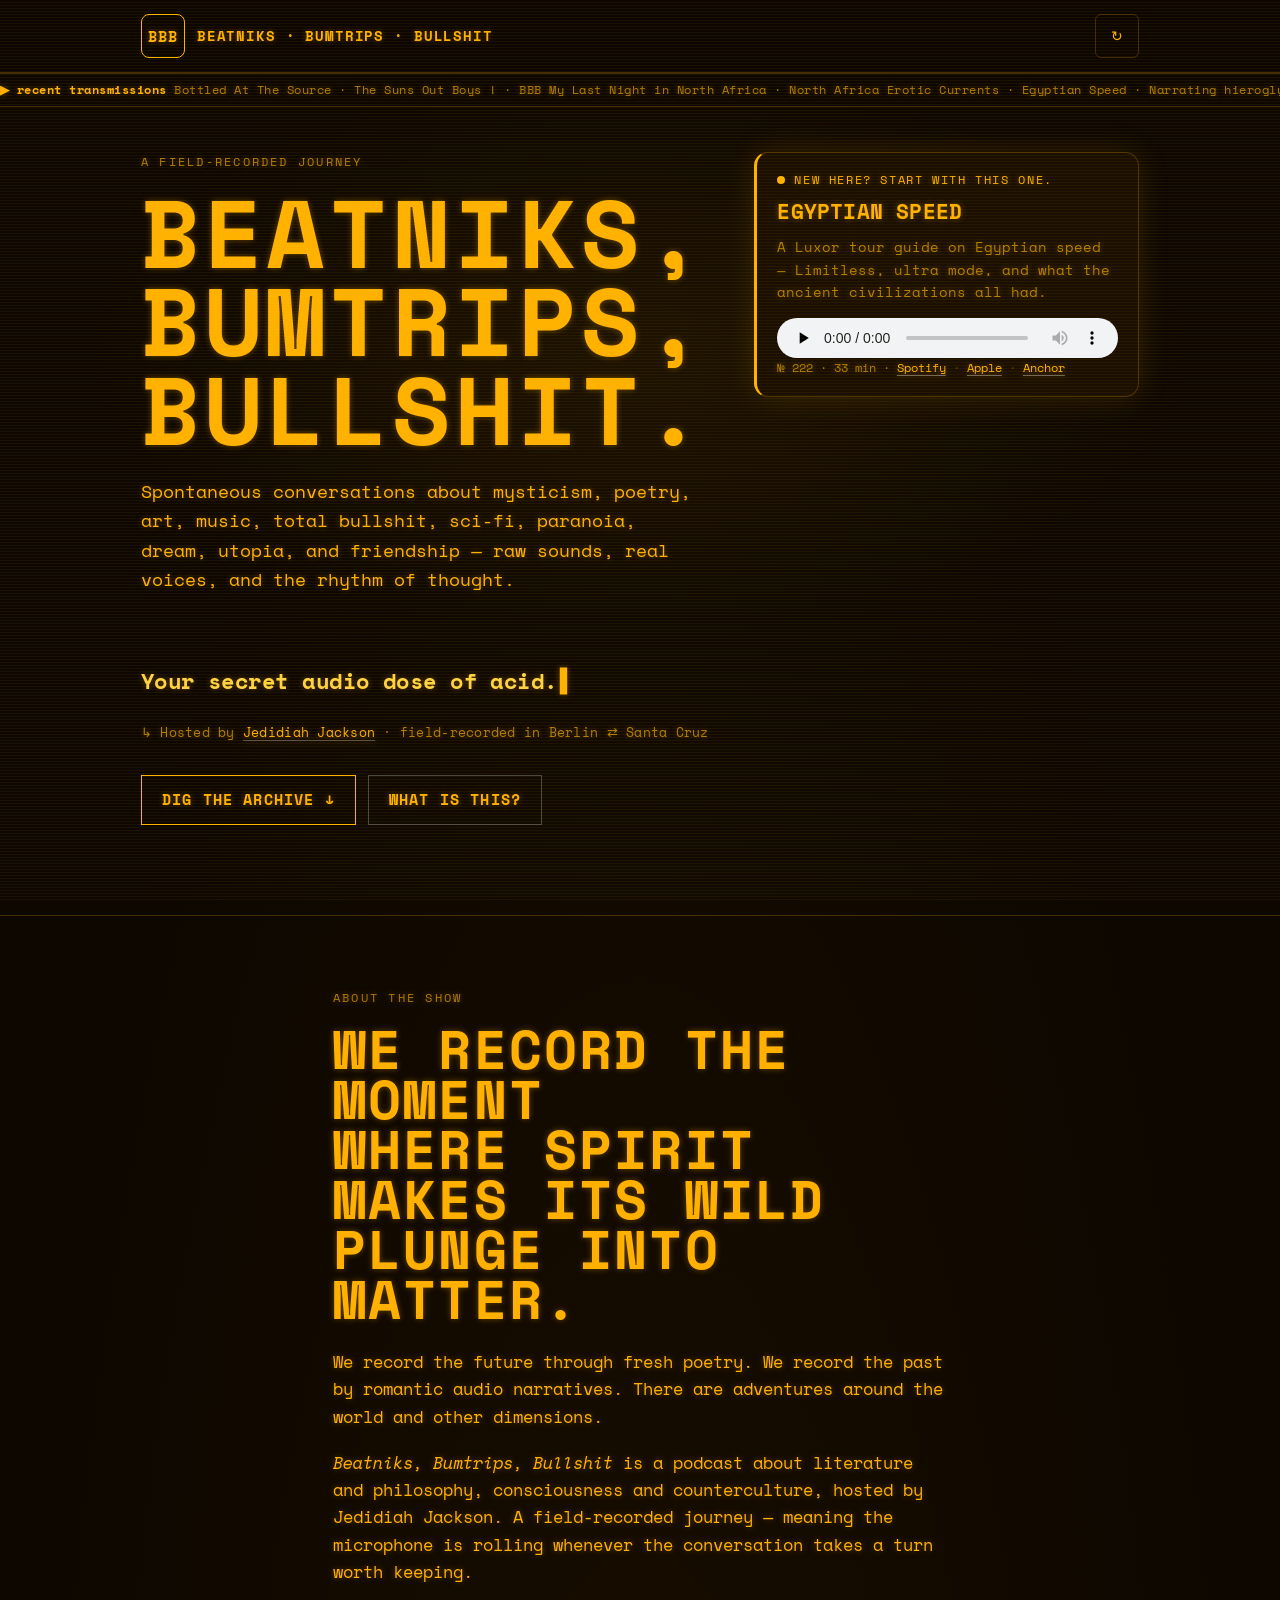
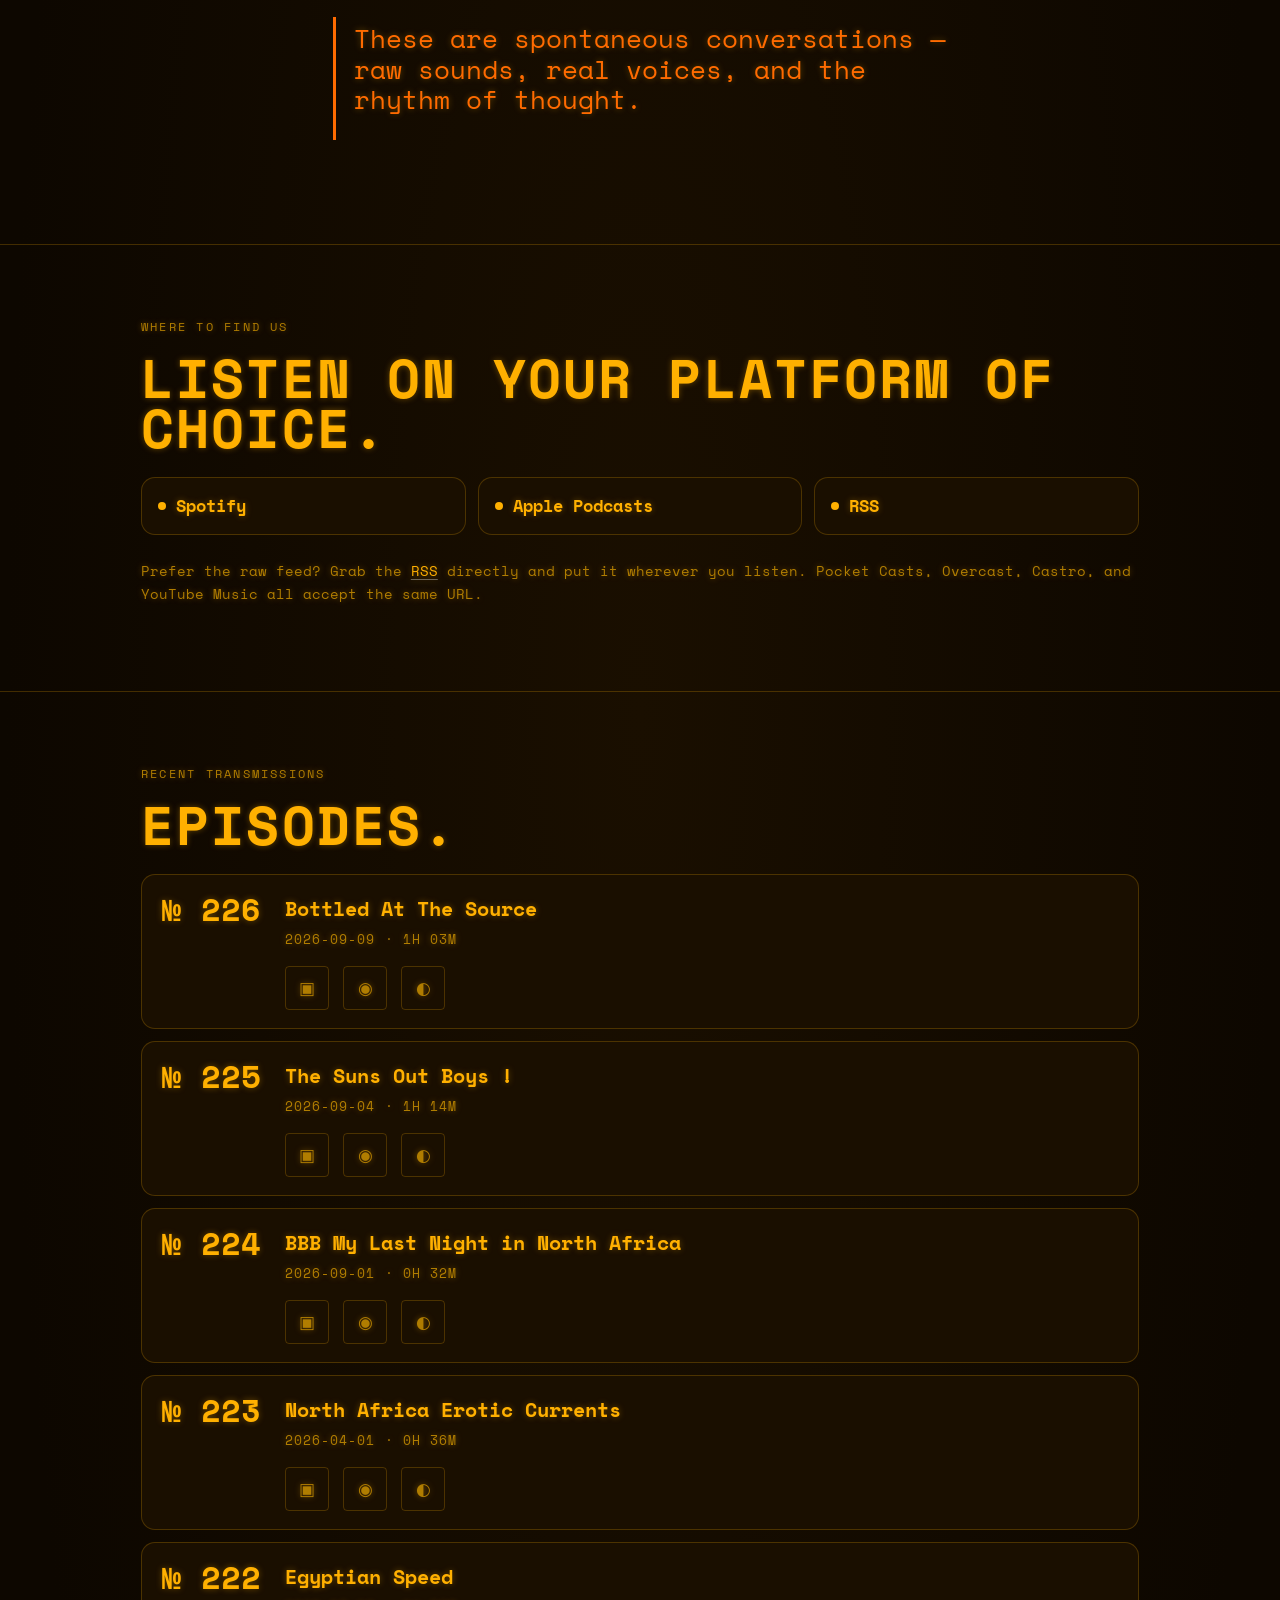
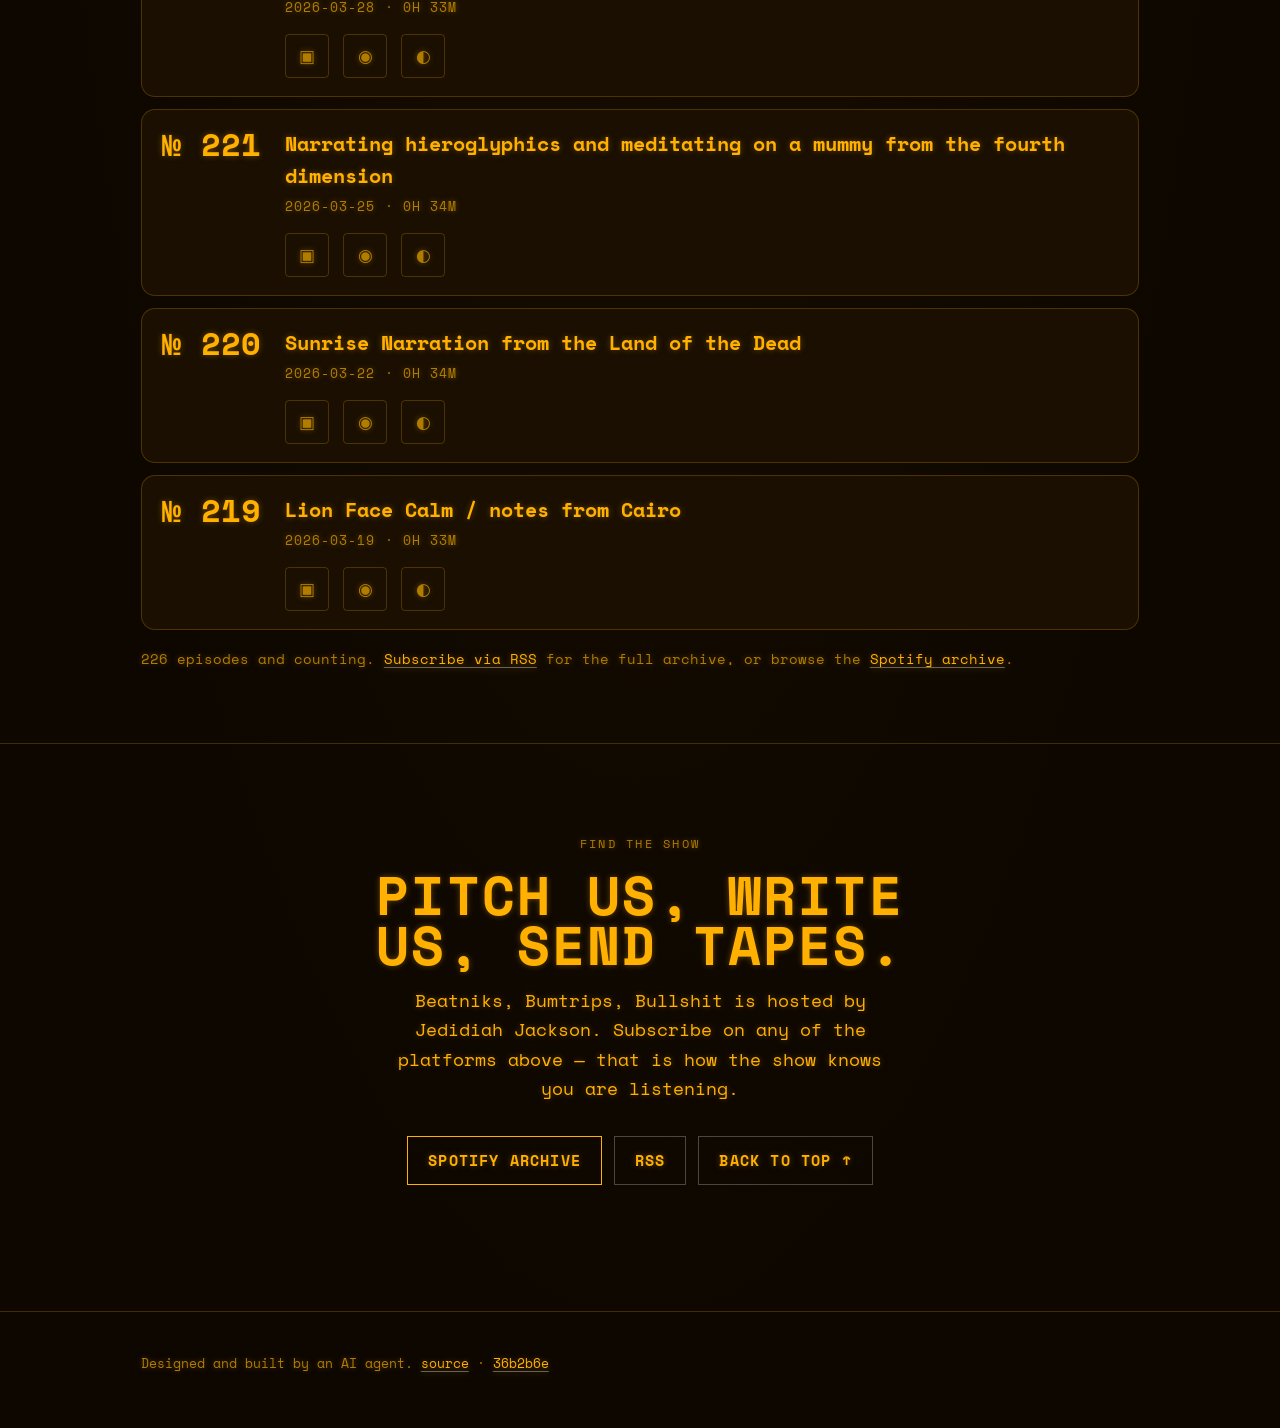
==== commit dd76d0fa: "audit: purge dead ticker-era CSS, fix og:image absolute URLs, a11y + anchor fixes" ====
--- a/index.src.html
+++ b/index.src.html
@@ -13,7 +13,7 @@
   <meta property="og:type" content="website" />
   <meta property="og:title" content="Beatniks, Bumtrips, Bullshit" />
   <meta property="og:description" content="A field-recorded journey through literature, consciousness, and counterculture. Your secret audio dose of acid." />
-  <meta property="og:image" content="assets/og-card.png" />
+  <meta property="og:image" content="https://bumtrips.com/assets/og-card.png" />
   <meta property="og:image:width" content="1200" />
   <meta property="og:image:height" content="630" />
   <meta property="og:image:alt" content="Beatniks, Bumtrips, Bullshit — A field-recorded journey. Cover art on the right, title in acid green and magenta on the left." />
@@ -24,7 +24,7 @@
   <meta name="twitter:card" content="summary_large_image" />
   <meta name="twitter:title" content="Beatniks, Bumtrips, Bullshit" />
   <meta name="twitter:description" content="A field-recorded journey through literature, consciousness, and counterculture." />
-  <meta name="twitter:image" content="assets/og-card.png" />
+  <meta name="twitter:image" content="https://bumtrips.com/assets/og-card.png" />
   <meta name="twitter:image:alt" content="Beatniks, Bumtrips, Bullshit — A field-recorded journey. Cover art on the right, title in acid green and magenta on the left." />
 
   <!-- P3.3: Dedicated favicon + apple-touch-icon. -->
@@ -115,13 +115,14 @@
 
           <!-- START HERE — hand-managed pick. Swap title/meta/links/audio src to change it. -->
           <div id="start-here" class="featured-ep">
-            <p class="featured-ep-kicker"><span class="rec-dot" aria-hidden="true"></span>START HERE — NEW HERE? PRESS PLAY.</p>
-            <h3 class="featured-ep-title">Egyptian Speed</h3>
+            <p class="featured-ep-kicker"><span class="rec-dot" aria-hidden="true"></span>NEW HERE? START WITH THIS ONE.</p>
+            <h2 class="featured-ep-title">Egyptian Speed</h2>
             <p class="featured-ep-desc">
               A Luxor tour guide on Egyptian speed — Limitless, ultra mode,
               and what the ancient civilizations all had.
             </p>
             <audio class="featured-ep-audio" controls preload="none"
+                   aria-label="Play featured episode: Egyptian Speed"
                    src="https://anchor.fm/s/4431c4ac/podcast/play/116093295/https%3A%2F%2Fd3ctxlq1ktw2nl.cloudfront.net%2Fstaging%2F2026-1-26%2F418886665-44100-2-06185967a81ad.m4a"></audio>
             <p class="featured-ep-links">
               №&nbsp;222 · 33&nbsp;min · <a href="https://podcasters.spotify.com/pod/show/jedidiah-jackson/episodes/Egyptian-Speed-e3flctf" rel="noopener">Spotify</a><span aria-hidden="true">·</span><a href="https://podcasts.apple.com/us/podcast/egyptian-speed/id1663479533?i=1000757916411&amp;uo=4" rel="noopener">Apple</a><span aria-hidden="true">·</span><a href="https://anchor.fm/jedidiah-jackson/episodes/Egyptian-Speed-e3flctf" rel="noopener">Anchor</a>
@@ -129,8 +130,8 @@
           </div>
         </div>
 
-        <p class="tagline">
-          <span class="typewriter" id="tagline-typewriter" aria-live="polite"></span><span class="typewriter-caret" aria-hidden="true">▍</span>
+        <p class="tagline" aria-hidden="true">
+          <span class="typewriter" id="tagline-typewriter"></span><span class="typewriter-caret" aria-hidden="true">▍</span>
         </p>
 
         <p class="hero-meta">
@@ -188,7 +189,7 @@
       </div>
     </section>
 
-    <!-- EPISODES (placeholder grid — fill in as episodes are published) -->
+    <!-- EPISODES (latest N — auto-managed from the RSS feed) -->
     <section id="episodes" class="episodes" aria-labelledby="episodes-title">
       <div class="wrap">
         <p class="eyebrow">Recent transmissions</p>
@@ -303,7 +304,7 @@
         </ol>
 
         <p class="ep-more">
-          226 episodes and counting. <a href="https://anchor.fm/s/4431c4ac/podcast/rss">Subscribe via RSS</a> for the full archive, or browse the <a href="https://podcasters.spotify.com/pod/show/jedidiah-jackson">Spotify archive</a>.
+          226 episodes and counting. <a href="https://anchor.fm/s/4431c4ac/podcast/rss">Subscribe via RSS</a> for the full archive, or browse the <a href="https://open.spotify.com/show/43GiaQy9E5rkp6LfzXrvAM">Spotify archive</a>.
         </p>
 <!-- AUTO-EPISODES-END -->
       </div>
@@ -319,7 +320,7 @@
           any of the platforms above — that is how the show knows you are listening.
         </p>
         <div class="cta-row center">
-          <a class="btn btn-primary" href="https://podcasters.spotify.com/pod/show/jedidiah-jackson">Spotify archive</a>
+          <a class="btn btn-primary" href="https://open.spotify.com/show/43GiaQy9E5rkp6LfzXrvAM">Spotify archive</a>
           <a class="btn btn-ghost" href="https://anchor.fm/s/4431c4ac/podcast/rss">RSS</a>
           <a class="btn btn-ghost" href="#top">Back to top ↑</a>
         </div>
@@ -409,7 +410,7 @@
       tick();
     })();
 
-    // 3. Konami code easter egg: ↑↑↓↓←→←→BA reveals a transmission.
+    // 2. Konami code easter egg: ↑↑↓↓←→←→BA reveals a transmission.
     (function konami() {
       var seq = [38,38,40,40,37,39,37,39,66,65];
       var buf = [];
@@ -426,7 +427,7 @@
       });
     })();
 
-    // 4. Rare transmission glitch — toggle a class on <body> for ~120ms at random intervals.
+    // 3. Rare transmission glitch — toggle a class on <body> for ~120ms at random intervals.
     (function glitch() {
       var reduce = window.matchMedia && window.matchMedia('(prefers-reduced-motion: reduce)').matches;
       if (reduce) return;
@@ -438,7 +439,7 @@
       setTimeout(fire, 9000);
     })();
 
-    // 5. Acid flashbacks — rare full-page colour invert.
+    // 4. Acid flashbacks — rare full-page colour invert.
     (function acid() {
       var reduce = window.matchMedia && window.matchMedia('(prefers-reduced-motion: reduce)').matches;
       if (reduce) return;
@@ -450,9 +451,10 @@
       setTimeout(fire, 14000);
     })();
 
-    // 6. "Receiving" ticker — random signal phrases that flash in the corner.
+    // 5. "Receiving" ticker — random signal phrases that flash in the corner.
     (function receiving() {
       var reduce = window.matchMedia && window.matchMedia('(prefers-reduced-motion: reduce)').matches;
+      if (reduce) return;
       var phrases = [
         'RECEIVING · BERLIN ↔ SANTA CRUZ',
         'DECODING · 226 transmissions',
@@ -469,13 +471,13 @@
         var p = phrases[Math.floor(Math.random() * phrases.length)];
         node.textContent = '↳ ' + p;
         node.classList.add('show');
-        setTimeout(function () { node.classList.remove('show'); }, reduce ? 0 : 1800);
-        setTimeout(fire, reduce ? 60000 : 7000 + Math.random() * 9000);
+        setTimeout(function () { node.classList.remove('show'); }, 1800);
+        setTimeout(fire, 7000 + Math.random() * 9000);
       }
       setTimeout(fire, 5500);
     })();
 
-    // 7. Theme cycling — random theme picks, two triggers:
+    // 6. Theme cycling — random theme picks, two triggers:
     //    (a) auto-rotate timer (1-2.5 min between rotations)
     //    (b) scroll activity (600px cumulative within a 30s cooldown)
     //    Both fire the acid-trip transition. Either trigger resets
@@ -493,7 +495,6 @@
       var idx = 0;
       var autoTimer = null;
       var root = document.documentElement;
-      var nameEl = document.getElementById('theme-name');
 
       function pickRandomNext() {
         // Avoid landing on the current theme (would be a no-op trip).
@@ -508,10 +509,9 @@
       // Cyber is already loaded in <head>; the dedupe map prevents duplicates.
       var fontLoadUrls = {};
       function ensureThemeFonts(theme) {
+        if (theme === 'cyber') return; // cyber faces already load eagerly in <head>
         var url;
-        if (theme === 'cyber') {
-          url = 'https://fonts.googleapis.com/css2?family=Big+Shoulders+Display:wght@700;900&family=Inter:wght@400&family=Space+Mono:wght@400;700&display=swap';
-        } else if (theme === 'zine') {
+        if (theme === 'zine') {
           url = 'https://fonts.googleapis.com/css2?family=Special+Elite&family=Crimson+Pro:wght@400&display=swap';
         } else if (theme === 'radio') {
           url = 'https://fonts.googleapis.com/css2?family=Space+Mono:wght@400;700&display=swap';
@@ -538,7 +538,6 @@
           setTimeout(function () { root.classList.remove('tripping'); }, TRIP_MS);
         }
         root.setAttribute('data-theme', THEMES[idx]);
-        if (nameEl) nameEl.textContent = THEMES[idx];
         ensureThemeFonts(THEMES[idx]);
         // Any swap resets the auto-rotate clock.
         scheduleAuto();
--- a/styles.css
+++ b/styles.css
@@ -32,8 +32,6 @@
   text-rendering: optimizeLegibility;
 }
 
-img { max-width: 100%; display: block; }
-
 a { color: var(--accent); text-decoration: none; }
 a:hover { text-decoration: underline; }
 a:focus-visible {
@@ -59,6 +57,9 @@
 .site-footer .credit a:hover {
   text-decoration-color: var(--accent);
 }
+
+/* In-page anchor targets must clear the sticky header (~73px) + marquee. */
+[id] { scroll-margin-top: 112px; }
 
 .skip-link {
   position: absolute;
@@ -287,9 +288,7 @@
   background: var(--bg-elev);
   padding: 18px 20px;
   margin: 0;
-  align-self: stretch;
-  display: flex;
-  flex-direction: column;
+  align-self: start;
   box-shadow: 0 0 32px color-mix(in srgb, var(--accent) 14%, transparent);
 }
 .featured-ep-kicker {
@@ -333,7 +332,6 @@
   display: block;
   width: 100%;
   height: 40px;
-  margin-top: auto;
 }
 .featured-ep-links {
   font-family: var(--mono);
@@ -384,11 +382,6 @@
   text-transform: uppercase;
   letter-spacing: 0.08em;
 }
-.ep-desc {
-  margin: 0;
-  color: var(--fg-mute);
-}
-
 /* ---------- CONTACT ---------- */
 .contact { padding: 10vh 0 14vh; text-align: center; }
 .contact .lede { margin: 0 auto 2rem; max-width: 32rem; }
@@ -413,48 +406,16 @@
 @media (prefers-reduced-motion: reduce) {
   html { scroll-behavior: auto; }
   .btn { transition: none; }
-  .ai-dot, .dial-dot, .typewriter-caret, .rec-dot { animation: none; }
+  .typewriter-caret, .rec-dot { animation: none; }
   .marquee-track { animation: none; transform: none; }
   .hero, body { animation: none !important; filter: none !important; }
   .scanlines, .transmission-glitch, .acid-invert { display: none; }
 }
 
-/* ---------- Broadcast dial (header) — factual "TUNED · X ep" ---------- */
-.broadcast-dial {
-  display: inline-flex;
-  align-items: center;
-  gap: 6px;
-  padding: 12px 14px;
-  min-height: 44px;
-  border: 1px solid var(--line);
-  border-radius: 6px;
-  font-family: var(--mono);
-  font-size: 0.72rem;
-  letter-spacing: 0.1em;
-  text-transform: uppercase;
-  color: var(--fg-mute);
-  background: var(--bg-elev);
-}
-.broadcast-dial .dial-freq {
-  color: var(--accent-3);
-  font-weight: 700;
-}
-.broadcast-dial .dial-label {
-  color: var(--fg);
-}
-.dial-dot {
-  width: 6px;
-  height: 6px;
-  border-radius: 999px;
-  background: var(--accent-3);
-  display: inline-block;
-  animation: ai-pulse 3s ease-in-out infinite;
-}
-
 /* ---------- Marquee (scrolling episode strip) ---------- */
 .marquee {
   position: sticky;
-  top: 56px;
+  top: 73px;
   z-index: 4;
   background: var(--bg);
   border-bottom: 1px solid var(--line);
@@ -676,12 +637,8 @@
   .brand-name { display: none; }
 }
 
-/* ---------- P2.3: iOS safe-area-inset on sticky chrome + corner ticker ---------- */
+/* ---------- P2.3: iOS safe-area-inset on sticky chrome ---------- */
 .site-header { padding-top: max(0px, env(safe-area-inset-top)); }
-.receiving {
-  right: max(18px, env(safe-area-inset-right));
-  bottom: max(18px, env(safe-area-inset-bottom));
-}
 
 /* ---------- Konami easter-egg message ---------- */
 .konami-msg {
@@ -711,7 +668,7 @@
 /* ---------- "Receiving" corner flash ---------- */
 .receiving {
   position: fixed;
-  right: 18px;
+  right: max(18px, env(safe-area-inset-right));
   bottom: 64px;
   z-index: 6;
   font-family: var(--mono);
@@ -732,41 +689,7 @@
   transform: translateY(0);
 }
 
-/* ---------- AI badge (header) ---------- */
-.ai-badge {
-  display: inline-flex;
-  align-items: center;
-  gap: 8px;
-  padding: 12px 14px;
-  min-height: 44px;
-  border: 1px solid var(--line);
-  border-radius: 999px;
-  background: var(--bg-elev);
-  font-family: var(--mono);
-  font-size: 0.78rem;
-  letter-spacing: 0.08em;
-  text-transform: uppercase;
-  color: var(--fg);
-  text-decoration: none;
-}
-.ai-badge:hover {
-  border-color: var(--accent);
-  text-decoration: none;
-}
-.ai-dot {
-  width: 8px;
-  height: 8px;
-  border-radius: 999px;
-  background: var(--accent);
-  display: inline-block;
-  animation: ai-pulse 2.4s ease-in-out infinite;
-}
-@keyframes ai-pulse {
-  0%, 100% { transform: scale(1);   opacity: 1; }
-  50%      { transform: scale(1.4); opacity: 0.45; }
-}
-
-/* ---------- Hero meta (commit annotation) ---------- */
+/* ---------- Hero meta ---------- */
 .hero-meta {
   font-family: var(--mono);
   font-size: 0.82rem;
@@ -836,37 +759,6 @@
     filter: blur(0) hue-rotate(360deg) saturate(1) brightness(1);
     transform: translate(0, 0) scale(1);
   }
-}
-
-/* ---------- Theme toggle button ---------- */
-.theme-toggle {
-  display: inline-flex;
-  align-items: center;
-  gap: 6px;
-  padding: 12px 14px;
-  min-height: 44px;
-  border: 1px solid var(--line);
-  border-radius: 999px;
-  background: var(--bg-elev);
-  font-family: var(--mono);
-  font-size: 0.74rem;
-  letter-spacing: 0.08em;
-  text-transform: uppercase;
-  color: var(--fg);
-  cursor: pointer;
-  transition: border-color 150ms ease, transform 80ms ease;
-}
-.theme-toggle:hover { border-color: var(--accent); }
-.theme-toggle:active { transform: scale(0.97); }
-.theme-toggle-icon {
-  display: inline-block;
-  font-size: 0.95rem;
-  color: var(--accent);
-  animation: theme-icon-spin 8s linear infinite;
-  transform-origin: 50% 50%;
-}
-@keyframes theme-icon-spin {
-  to { transform: rotate(360deg); }
 }
 
 /* ---------- Theme 2: ZINE (risograph press) ---------- */
@@ -907,8 +799,6 @@
 html[data-theme="zine"] .scanlines,
 html[data-theme="zine"] .transmission-glitch,
 html[data-theme="zine"] .acid-invert { display: none; }
-html[data-theme="zine"] .ai-dot,
-html[data-theme="zine"] .dial-dot { background: var(--accent); }
 html[data-theme="zine"] .btn { border-radius: 2px; }
 html[data-theme="zine"] .btn-primary { background: var(--accent); color: var(--bg); }
 /* Fix btn-ghost fg contrast: was var(--fg)=#1a1a1a on var(--bg-elev)=#ebe3d0 = 1.21 (invisible).
@@ -951,8 +841,6 @@
 html[data-theme="radio"] body {
   text-shadow: 0 0 6px rgba(255, 176, 0, 0.35);
 }
-html[data-theme="radio"] .ai-dot,
-html[data-theme="radio"] .dial-dot { background: var(--accent); box-shadow: 0 0 8px var(--accent); }
 html[data-theme="radio"] .btn { border-radius: 0; }
 html[data-theme="radio"] .btn-primary { background: transparent; color: var(--accent); border: 1.5px solid var(--accent); }
 html[data-theme="radio"] .btn-primary:hover { background: var(--accent); color: var(--bg); }
@@ -997,8 +885,6 @@
 html[data-theme="desert"] .scanlines,
 html[data-theme="desert"] .transmission-glitch,
 html[data-theme="desert"] .acid-invert { display: none; }
-html[data-theme="desert"] .ai-dot,
-html[data-theme="desert"] .dial-dot { background: var(--accent); }
 html[data-theme="desert"] .btn { border-radius: 4px; }
 html[data-theme="desert"] .btn-primary { background: var(--accent); color: var(--bg); }
 /* Fix btn-ghost contrast (was 1.44:1 on bg-elev). Make it transparent. */
@@ -1043,11 +929,6 @@
     radial-gradient(circle at center, transparent 30%, rgba(10, 4, 32, 0.3) 100%);
 }
 html[data-theme="temple"] body { text-shadow: 0 0 12px rgba(212, 175, 55, 0.18); }
-html[data-theme="temple"] .ai-dot,
-html[data-theme="temple"] .dial-dot {
-  background: var(--accent);
-  box-shadow: 0 0 10px var(--accent);
-}
 html[data-theme="temple"] .btn { border-radius: 0; padding: 14px 26px; }
 html[data-theme="temple"] .btn-primary {
   background: transparent;
@@ -1097,8 +978,6 @@
 html[data-theme="brutalist"] .scanlines,
 html[data-theme="brutalist"] .transmission-glitch,
 html[data-theme="brutalist"] .acid-invert { display: none; }
-html[data-theme="brutalist"] .ai-dot,
-html[data-theme="brutalist"] .dial-dot { background: var(--accent-2); }
 html[data-theme="brutalist"] .btn {
   border-radius: 0;
   background: var(--bg);
@@ -1125,9 +1004,8 @@
   border-bottom: 4px solid var(--fg);
 }
 /* ---------- Per-theme overrides for the weird layer ---------- */
-/* Marquee + ticker + typewriter should pick up new colours automatically
-   since they already use the variables. The dial/AI/live dots override
-   above per-theme. */
+/* Marquee + typewriter + receiving ticker pick up new colours
+   automatically since they already use the variables. */
 
 /* ---------- "Receiving" corner ticker adapts per theme ---------- */
 html[data-theme="zine"] .receiving,
@@ -1145,10 +1023,9 @@
 /* ---------- "cyber" theme (default) gets explicit data attribute for clarity ---------- */
 html[data-theme="cyber"] { /* default :root above applies */ }
 
-/* ---------- Theme button icon spin pauses when reduced-motion is set ---------- */
+/* ---------- Trip transition + page transitions pause under reduced-motion ---------- */
 @media (prefers-reduced-motion: reduce) {
   html.tripping { animation: none; }
-  .theme-toggle-icon { animation: none; }
   body { transition: none; }
 }
 
@@ -1210,9 +1087,6 @@
   .btn,
   .platform,
   .brand-mark,
-  .ai-badge,
-  .broadcast-dial,
-  .theme-toggle,
   .ep-platforms a,
   .episode {
     border: 1px solid CanvasText !important;
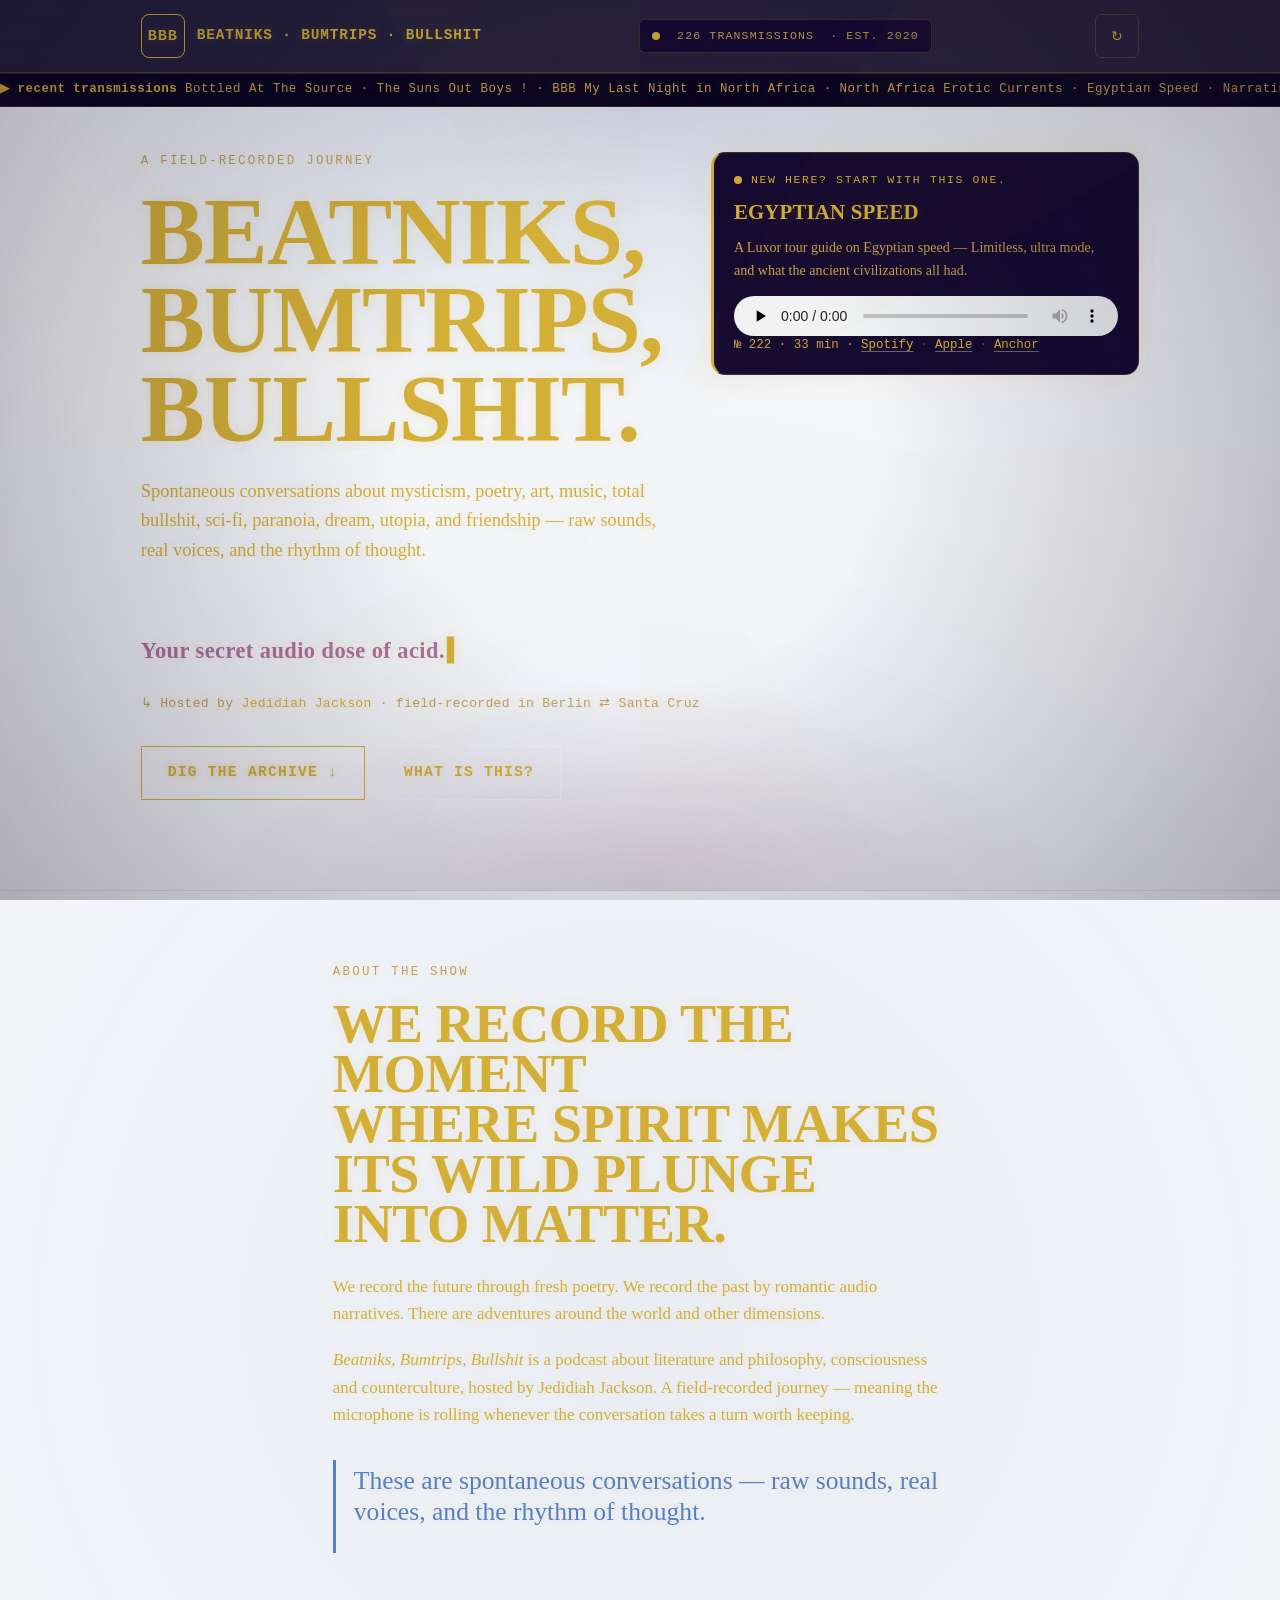
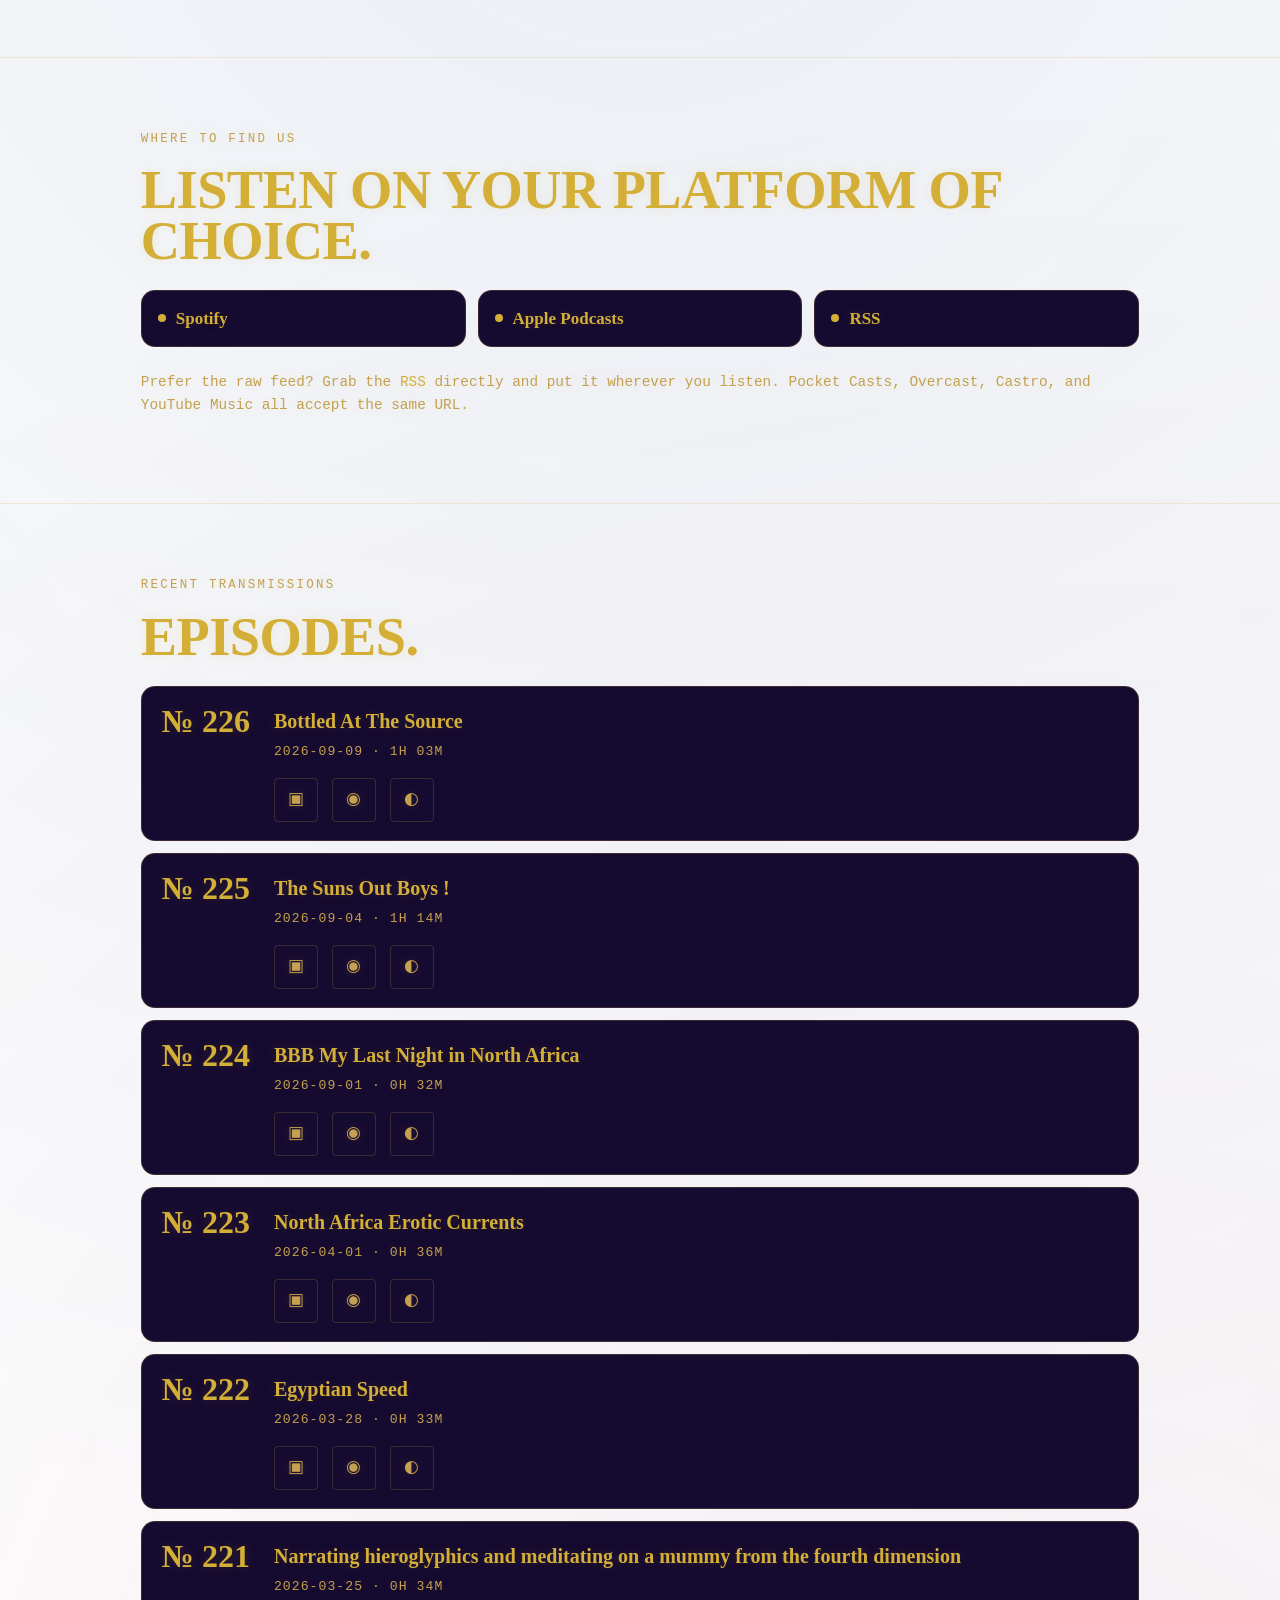
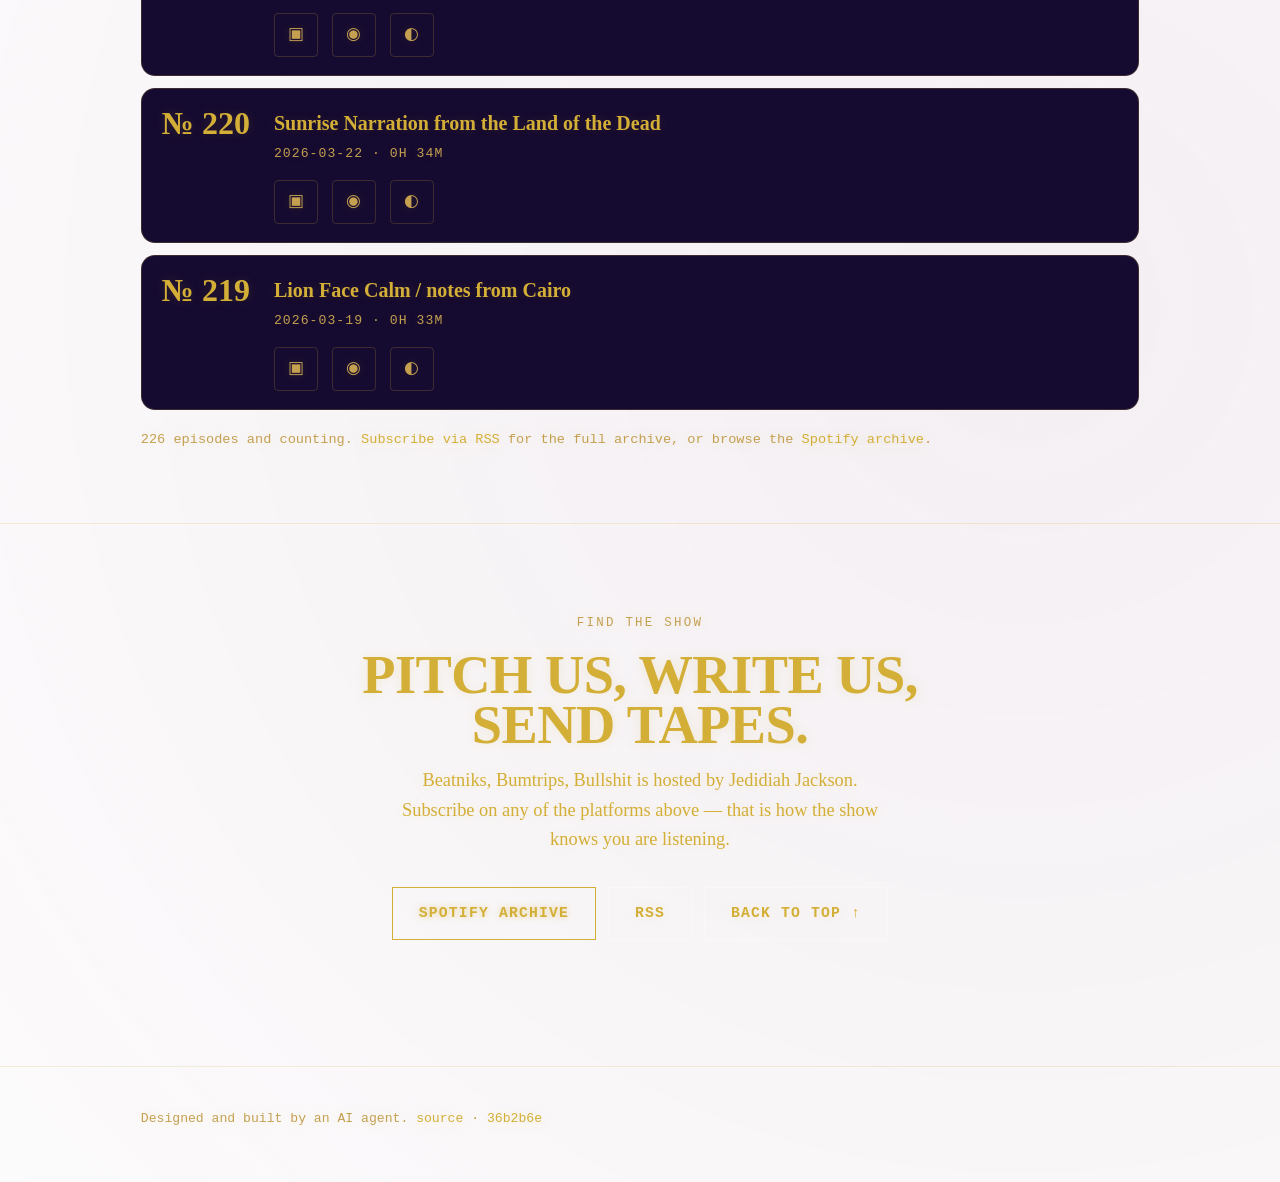
==== commit 6f18bd73: "feat: header dial — live auto-updating episode count + est. 2020" ====
--- a/index.src.html
+++ b/index.src.html
@@ -81,6 +81,12 @@
         <span class="brand-mark" aria-hidden="true">BBB</span>
         <span class="brand-name">Beatniks · Bumtrips · Bullshit</span>
       </a>
+
+      <!-- Social proof readout. The count is auto-managed: AUTO-EPCOUNT is
+           rewritten by scripts/refresh_episodes.py on the daily run. -->
+      <span class="dial">
+        <span class="rec-dot" aria-hidden="true"></span><!-- AUTO-EPCOUNT -->226<!-- /AUTO-EPCOUNT -->&nbsp;TRANSMISSIONS<span class="dial-tail">&nbsp;·&nbsp;EST.&nbsp;2020</span>
+      </span>
 
       <button type="button" id="theme-cycle" class="theme-cycle-btn" aria-label="Cycle to next theme">↻</button>
     </div>
--- a/styles.css
+++ b/styles.css
@@ -165,6 +165,30 @@
 }
 .theme-cycle-btn:active {
   transform: scale(0.94);
+}
+
+/* Header dial — social-proof readout (episode count is auto-managed). */
+.dial {
+  display: inline-flex;
+  align-items: center;
+  gap: 8px;
+  padding: 6px 12px;
+  min-height: 34px;
+  border: 1px solid var(--line);
+  border-radius: 6px;
+  background: var(--bg-elev);
+  font-family: var(--mono);
+  font-size: 0.72rem;
+  letter-spacing: 0.1em;
+  text-transform: uppercase;
+  color: var(--fg-mute);
+  white-space: nowrap;
+}
+@media (max-width: 600px) {
+  .dial-tail { display: none; }
+}
+@media (max-width: 430px) {
+  .dial { display: none; }
 }
 
 /* ---------- HERO ---------- */
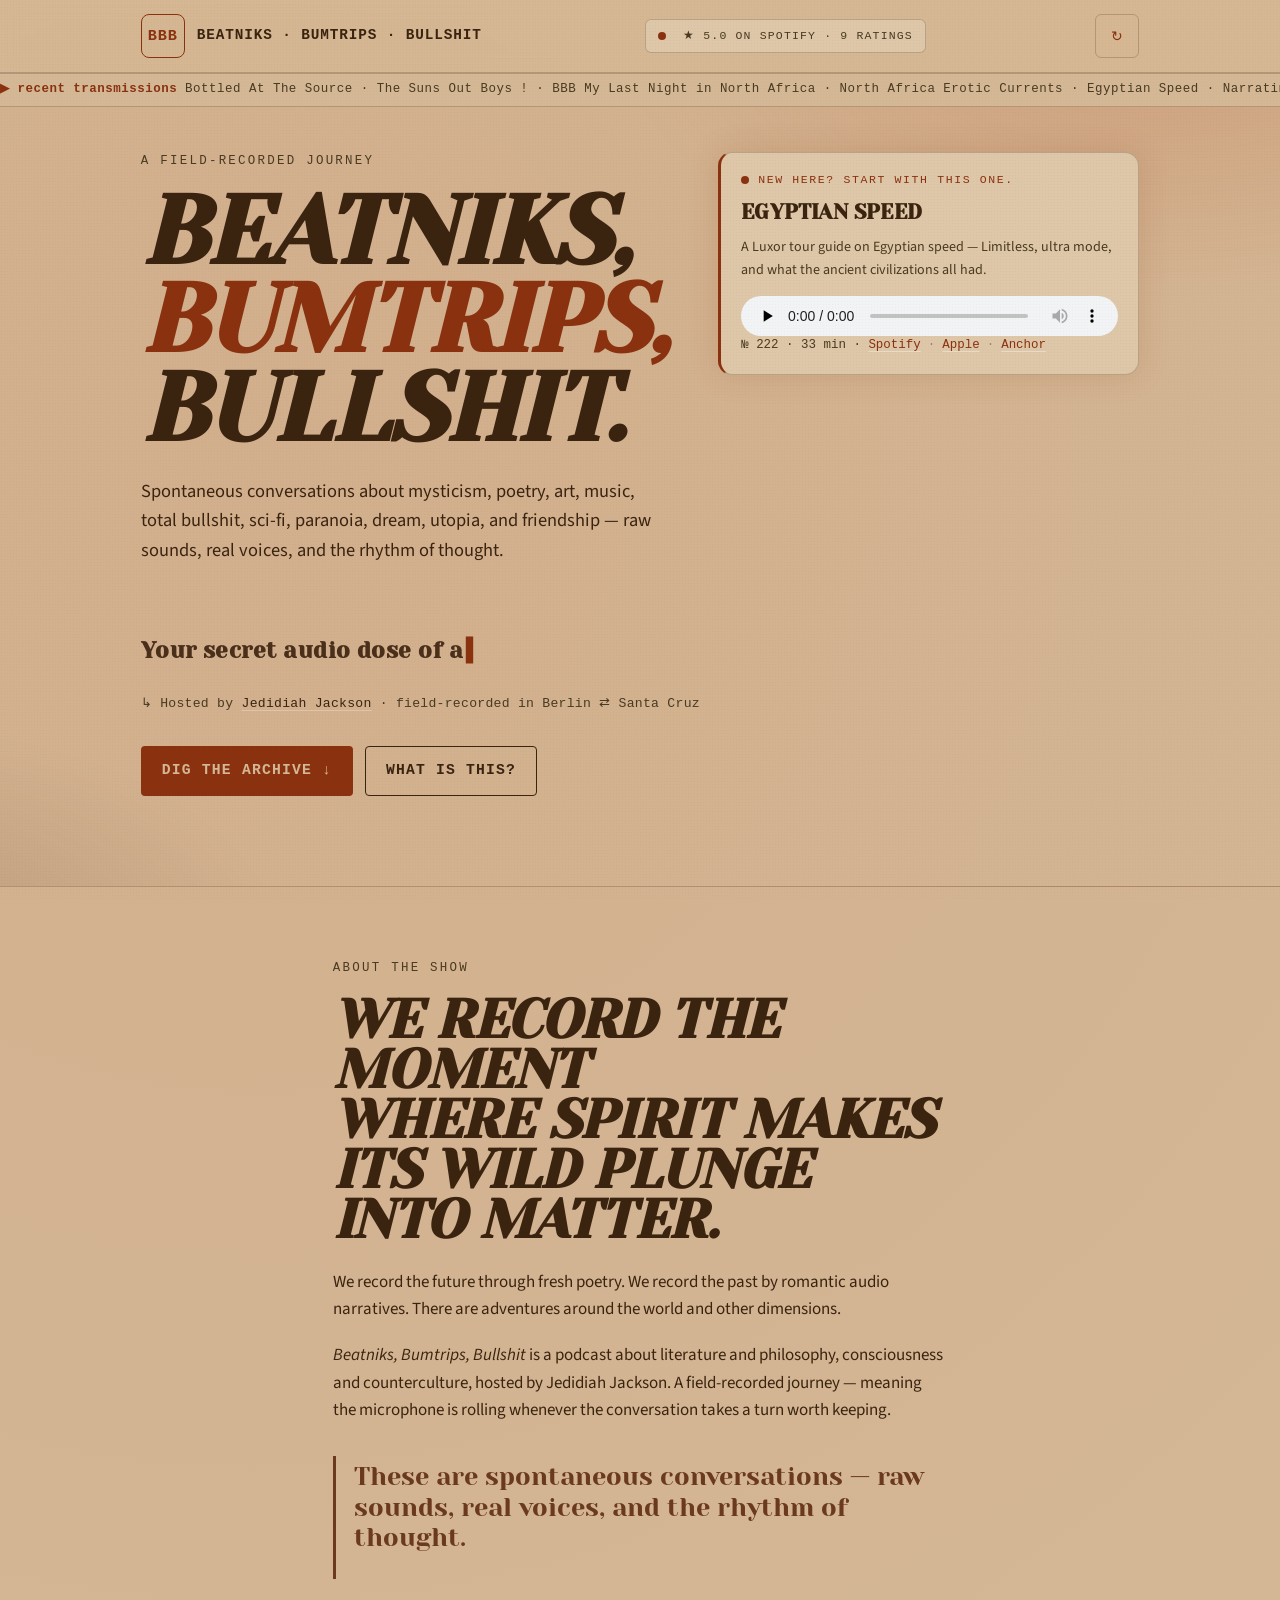
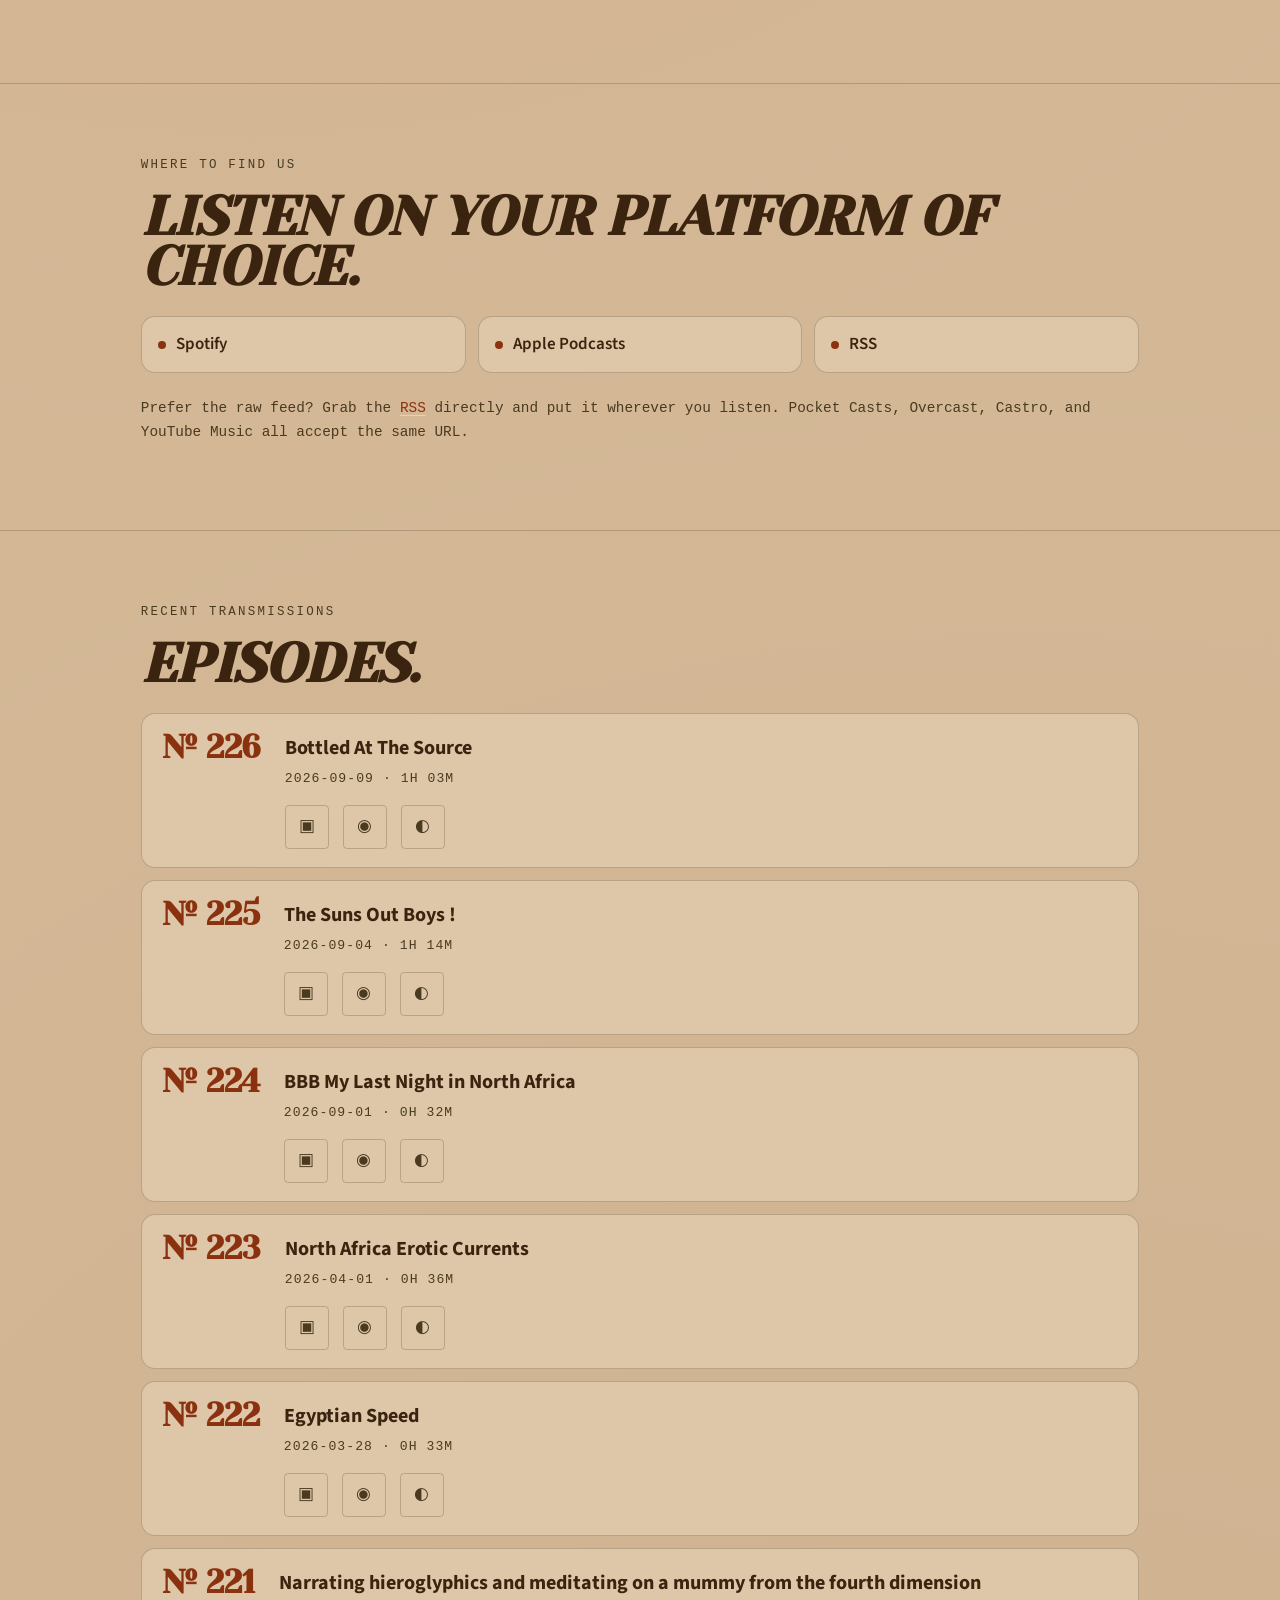
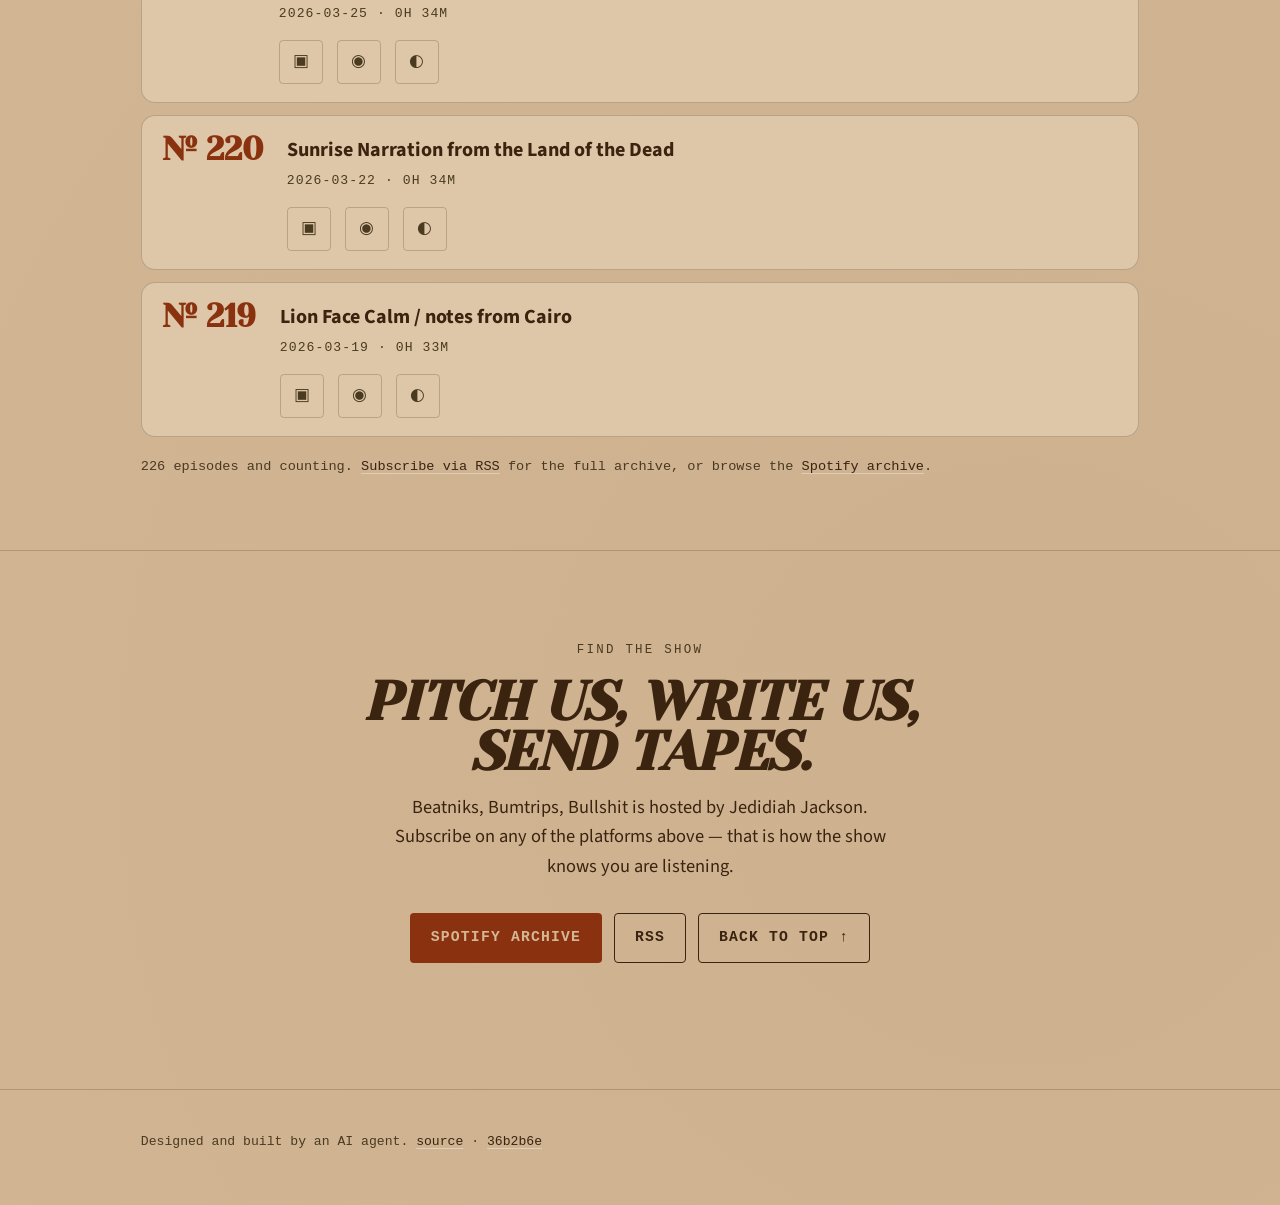
==== commit 355c2696: "feat: header proof dial — rotating verified social proof (Spotify 5.0/9 ratings)" ====
--- a/index.src.html
+++ b/index.src.html
@@ -82,10 +82,10 @@
         <span class="brand-name">Beatniks · Bumtrips · Bullshit</span>
       </a>
 
-      <!-- Social proof readout. The count is auto-managed: AUTO-EPCOUNT is
-           rewritten by scripts/refresh_episodes.py on the daily run. -->
+      <!-- Social proof readout — rotates one item at a time (JS below).
+           Strings are hand-managed: only claim what's verifiable. -->
       <span class="dial">
-        <span class="rec-dot" aria-hidden="true"></span><!-- AUTO-EPCOUNT -->226<!-- /AUTO-EPCOUNT -->&nbsp;TRANSMISSIONS<span class="dial-tail">&nbsp;·&nbsp;EST.&nbsp;2020</span>
+        <span class="rec-dot" aria-hidden="true"></span><span class="dial-proof" id="dial-proof">★ 5.0 ON SPOTIFY · 9 RATINGS</span>
       </span>
 
       <button type="button" id="theme-cycle" class="theme-cycle-btn" aria-label="Cycle to next theme">↻</button>
@@ -587,6 +587,27 @@
       apply(0, false);
       if (!reduce) setTimeout(scheduleAuto, FIRST_AUTO_DELAY_MS);
     })();
+
+    // 7. Header proof rotator — one social-proof item visible at a time,
+    //    crossfade between swaps. Only claim verifiable facts here.
+    (function proof() {
+      var el = document.getElementById('dial-proof');
+      if (!el) return;
+      var ITEMS = [
+        '★ 5.0 ON SPOTIFY · 9 RATINGS',
+        '9/9 RATINGS · FIVE STARS',
+        'ON THE AIR SINCE 2020'
+      ];
+      var i = 0;
+      setInterval(function () {
+        el.classList.add('out');
+        setTimeout(function () {
+          i = (i + 1) % ITEMS.length;
+          el.textContent = ITEMS[i];
+          el.classList.remove('out');
+        }, 320);
+      }, 6000);
+    })();
   </script>
 </body>
 </html>
--- a/styles.css
+++ b/styles.css
@@ -184,8 +184,15 @@
   color: var(--fg-mute);
   white-space: nowrap;
 }
-@media (max-width: 600px) {
-  .dial-tail { display: none; }
+.dial-proof {
+  display: inline-block;
+  min-width: 28ch;
+  transition: opacity 300ms ease;
+}
+.dial-proof.out { opacity: 0; }
+@media (max-width: 640px) {
+  .dial { font-size: 0.62rem; padding: 4px 9px; }
+  .dial-proof { min-width: 0; }
 }
 @media (max-width: 430px) {
   .dial { display: none; }
@@ -431,6 +438,7 @@
   html { scroll-behavior: auto; }
   .btn { transition: none; }
   .typewriter-caret, .rec-dot { animation: none; }
+  .dial-proof { transition: none; }
   .marquee-track { animation: none; transform: none; }
   .hero, body { animation: none !important; filter: none !important; }
   .scanlines, .transmission-glitch, .acid-invert { display: none; }
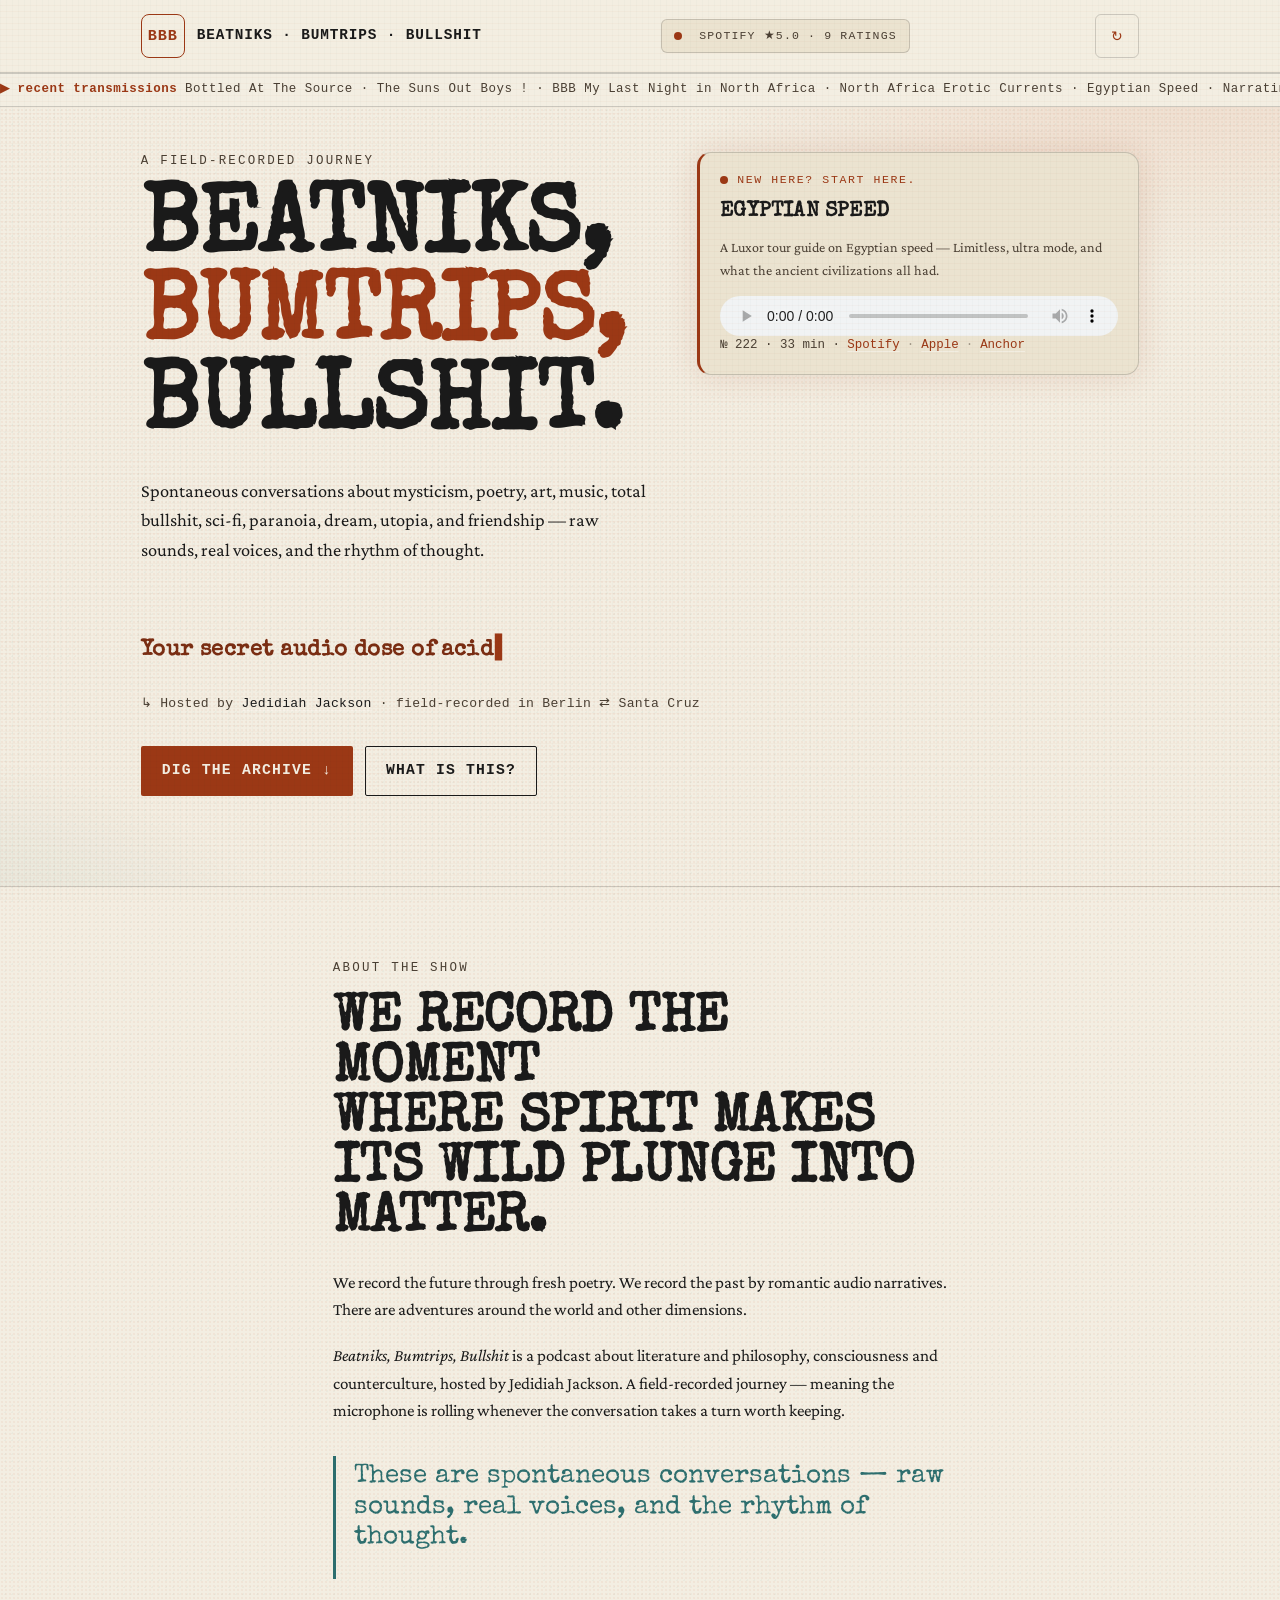
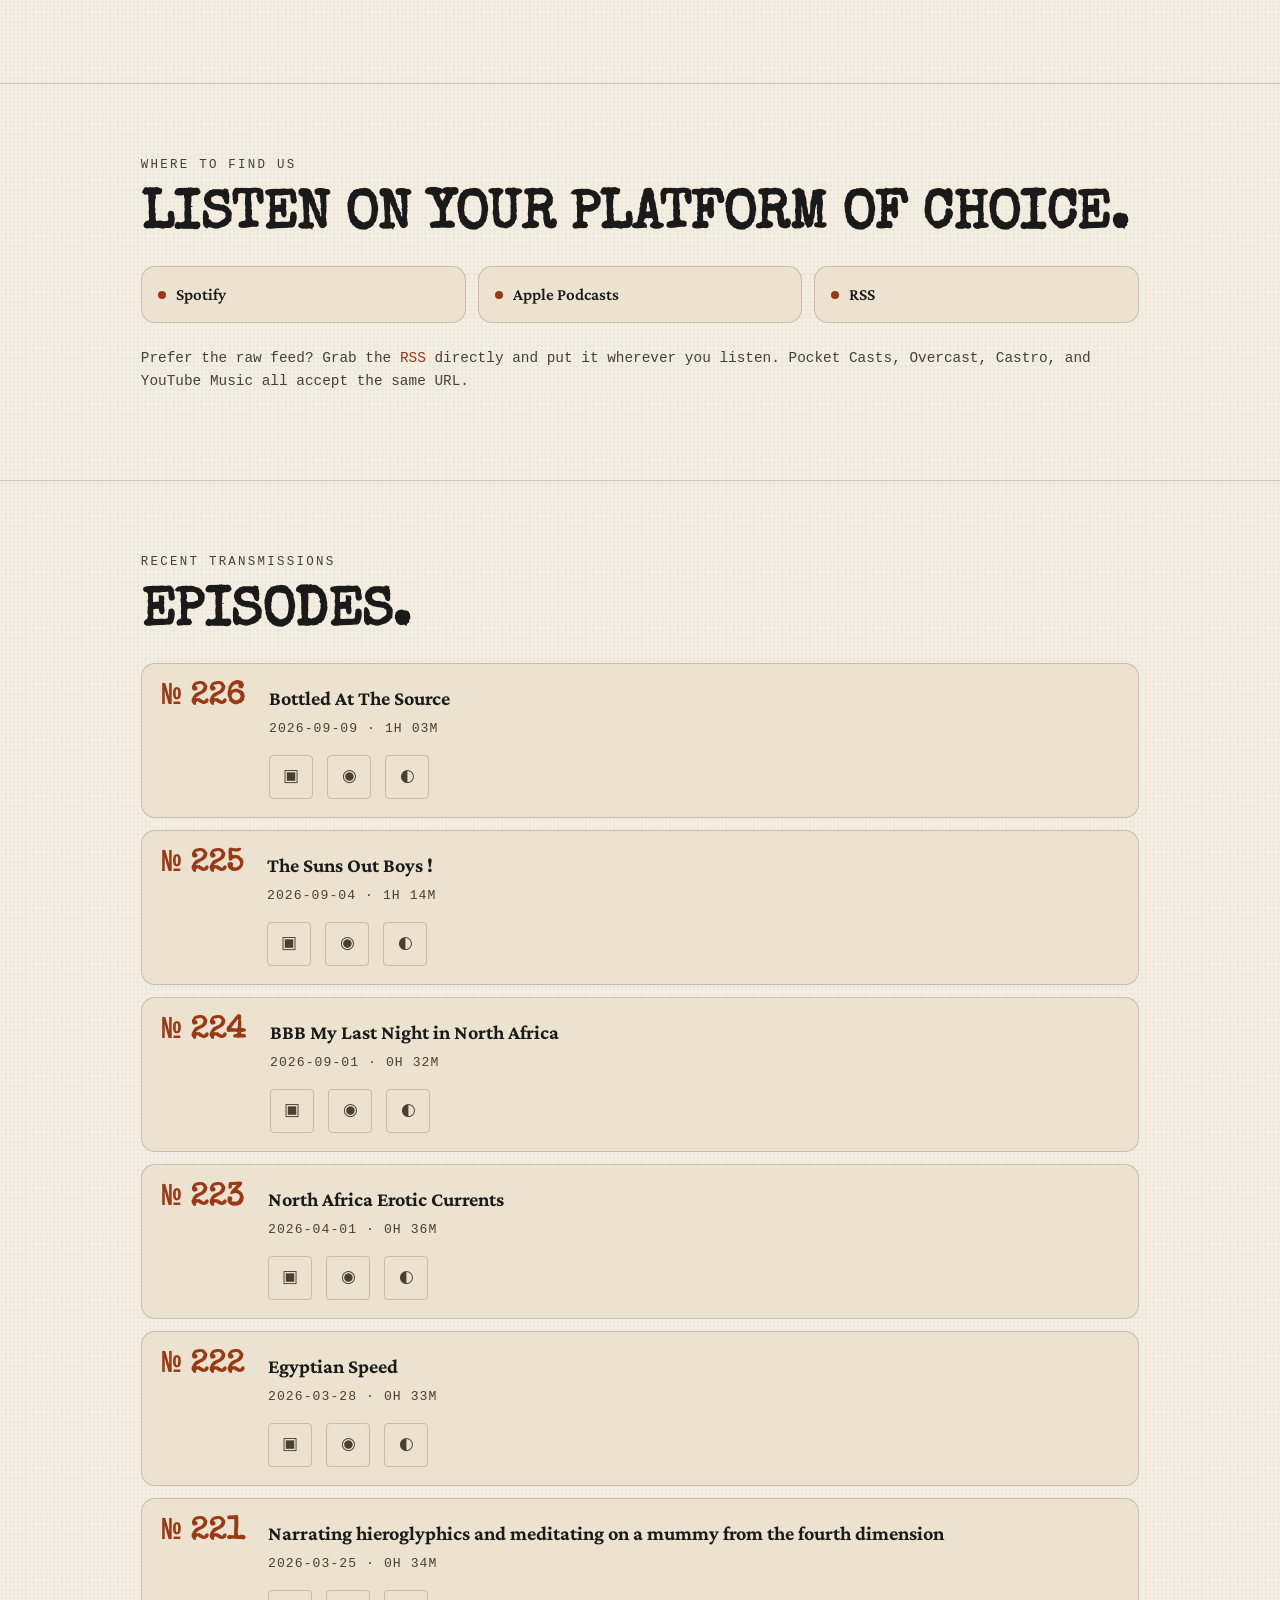
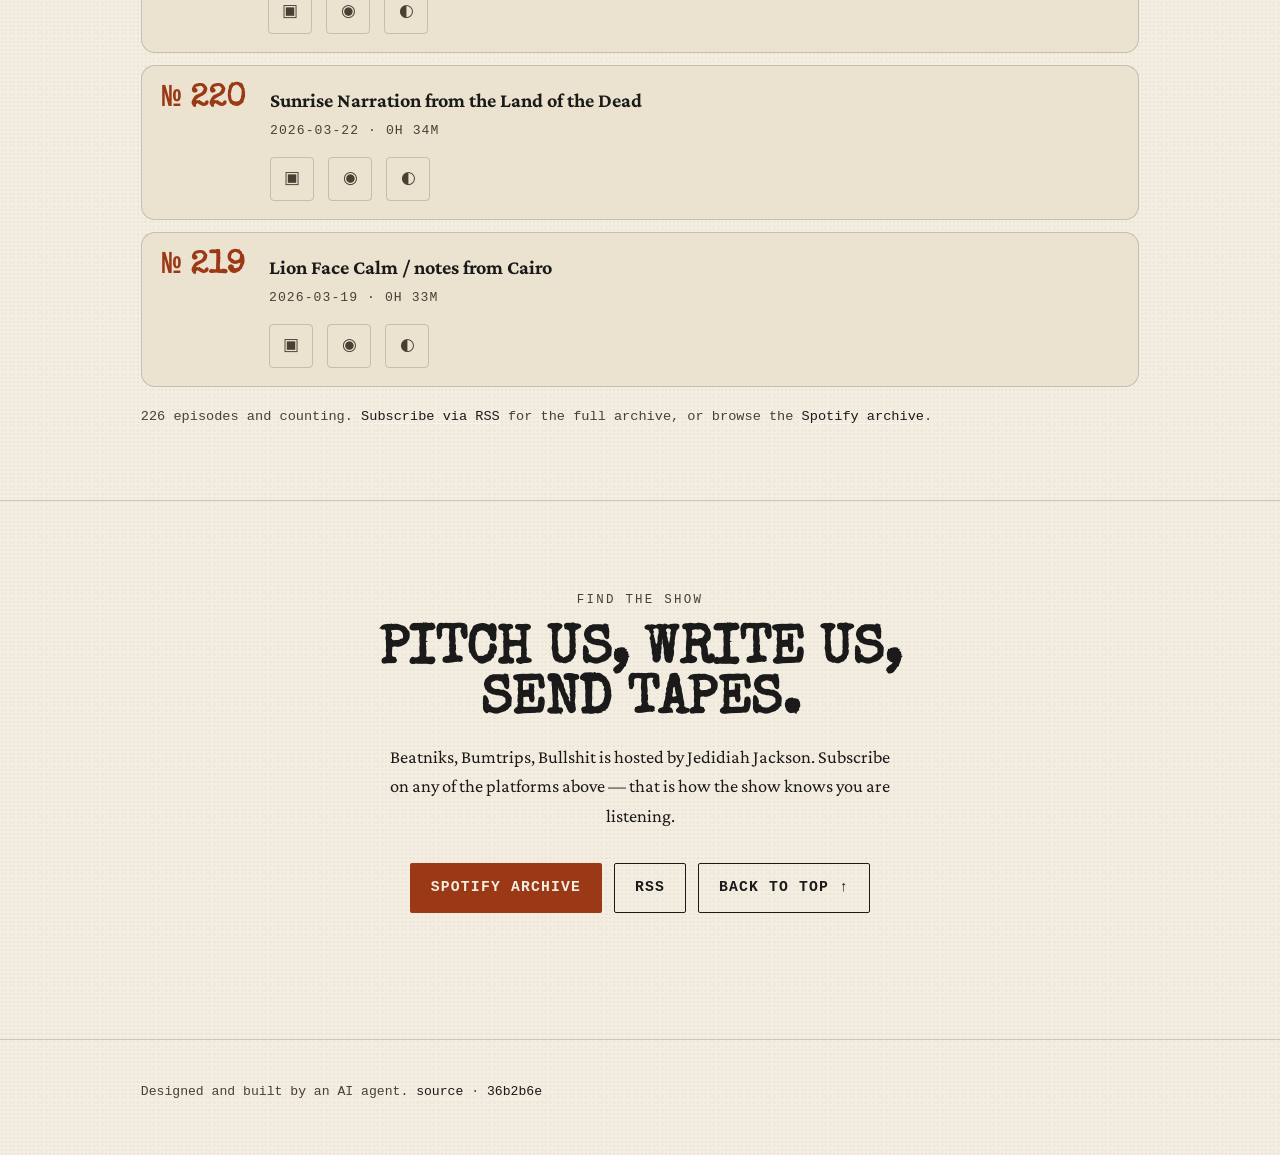
==== commit df73c926: "Mobile audit: fix header, dead space, iOS rendering - Header: hide truncating brand-name ≤700px, sho" ====
--- a/index.src.html
+++ b/index.src.html
@@ -85,7 +85,7 @@
       <!-- Social proof readout — rotates one item at a time (JS below).
            Strings are hand-managed: only claim what's verifiable. -->
       <span class="dial">
-        <span class="rec-dot" aria-hidden="true"></span><span class="dial-proof" id="dial-proof">★ 5.0 ON SPOTIFY · 9 RATINGS</span>
+        <span class="rec-dot" aria-hidden="true"></span><span class="dial-proof" id="dial-proof">SPOTIFY ★5.0 · 9 RATINGS</span>
       </span>
 
       <button type="button" id="theme-cycle" class="theme-cycle-btn" aria-label="Cycle to next theme">↻</button>
@@ -121,13 +121,13 @@
 
           <!-- START HERE — hand-managed pick. Swap title/meta/links/audio src to change it. -->
           <div id="start-here" class="featured-ep">
-            <p class="featured-ep-kicker"><span class="rec-dot" aria-hidden="true"></span>NEW HERE? START WITH THIS ONE.</p>
+            <p class="featured-ep-kicker"><span class="rec-dot" aria-hidden="true"></span>NEW HERE? START HERE.</p>
             <h2 class="featured-ep-title">Egyptian Speed</h2>
             <p class="featured-ep-desc">
               A Luxor tour guide on Egyptian speed — Limitless, ultra mode,
               and what the ancient civilizations all had.
             </p>
-            <audio class="featured-ep-audio" controls preload="none"
+            <audio class="featured-ep-audio" controls preload="metadata"
                    aria-label="Play featured episode: Egyptian Speed"
                    src="https://anchor.fm/s/4431c4ac/podcast/play/116093295/https%3A%2F%2Fd3ctxlq1ktw2nl.cloudfront.net%2Fstaging%2F2026-1-26%2F418886665-44100-2-06185967a81ad.m4a"></audio>
             <p class="featured-ep-links">
@@ -357,10 +357,10 @@
 
       var QUOTES = [
         'Your secret audio dose of acid.',
-        'We record the moment where spirit makes its wild plunge into matter.',
+        'The moment spirit makes its wild plunge into matter.',
         'Raw sounds, real voices, and the rhythm of thought.',
         'Field-recorded transmissions from Berlin \u21C4 Santa Cruz.',
-        'Spontaneous conversations about mysticism, poetry, art, music, total bullshit.',
+        'Mysticism, poetry, art, music, total bullshit.',
         'How do you know when a place is alive?',
         'There are adventures around the world and other dimensions.',
         'An hour and a half on warm stone.',
@@ -593,8 +593,8 @@
     (function proof() {
       var el = document.getElementById('dial-proof');
       if (!el) return;
-      var ITEMS = [
-        '★ 5.0 ON SPOTIFY · 9 RATINGS',
+      var ITEMS = [ // keep ≤24 chars — the dial must fit a 360px-wide phone
+        'SPOTIFY ★5.0 · 9 RATINGS',
         '9/9 RATINGS · FIVE STARS',
         'ON THE AIR SINCE 2020'
       ];
--- a/styles.css
+++ b/styles.css
@@ -21,7 +21,11 @@
 
 * { box-sizing: border-box; }
 html, body { margin: 0; padding: 0; }
-html { scroll-behavior: smooth; }
+html {
+  scroll-behavior: smooth;
+  -webkit-text-size-adjust: 100%;
+  text-size-adjust: 100%;
+}
 body {
   background: var(--bg);
   color: var(--fg);
@@ -105,6 +109,7 @@
   position: sticky;
   top: 0;
   z-index: 5;
+  background: var(--bg); /* fallback for browsers without color-mix (Safari <16.2) */
   /* Translucent + theme-aware: 88% of --bg, 12% transparent. */
   background: color-mix(in srgb, var(--bg) 88%, transparent);
   backdrop-filter: saturate(140%) blur(8px);
@@ -186,15 +191,15 @@
 }
 .dial-proof {
   display: inline-block;
-  min-width: 28ch;
+  /* longest proof string is 24ch — reserve it so the dial doesn't resize on swap */
+  min-width: 24ch;
   transition: opacity 300ms ease;
 }
 .dial-proof.out { opacity: 0; }
-@media (max-width: 640px) {
+@media (max-width: 700px) {
   .dial { font-size: 0.62rem; padding: 4px 9px; }
-  .dial-proof { min-width: 0; }
-}
-@media (max-width: 430px) {
+}
+@media (max-width: 349px) {
   .dial { display: none; }
 }
 
@@ -662,11 +667,16 @@
   .display { font-size: clamp(2.2rem, 10vw, 4rem); }
   .display.sm { font-size: clamp(1.7rem, 6vw, 2.6rem); }
 }
-/* At very narrow widths (<380 px, e.g. iPhone SE 1st gen), drop "Bumtrips · Bullshit"
-   entirely — keep just the brand mark + nav. Brand-name becomes essentially the
-   initials, and the header collapses cleanly. */
-@media (max-width: 380px) {
+/* On phone-width screens the brand name truncates mid-word ("Beatniks · B…")
+   and reads as broken — drop it. The BBB mark + h1 carry the identity;
+   the proof dial takes over the header's middle slot instead. */
+@media (max-width: 700px) {
   .brand-name { display: none; }
+  .receiving { display: none; }
+  .hero { padding: 4vh 0 6vh; }
+  /* Reserve 2 lines so the typewriter doesn't shift the CTA row on each quote. */
+  .tagline { margin-top: 1.5rem; min-height: 72px; }
+  .contact { padding: 6vh 0 9vh; }
 }
 
 /* ---------- P2.3: iOS safe-area-inset on sticky chrome ---------- */
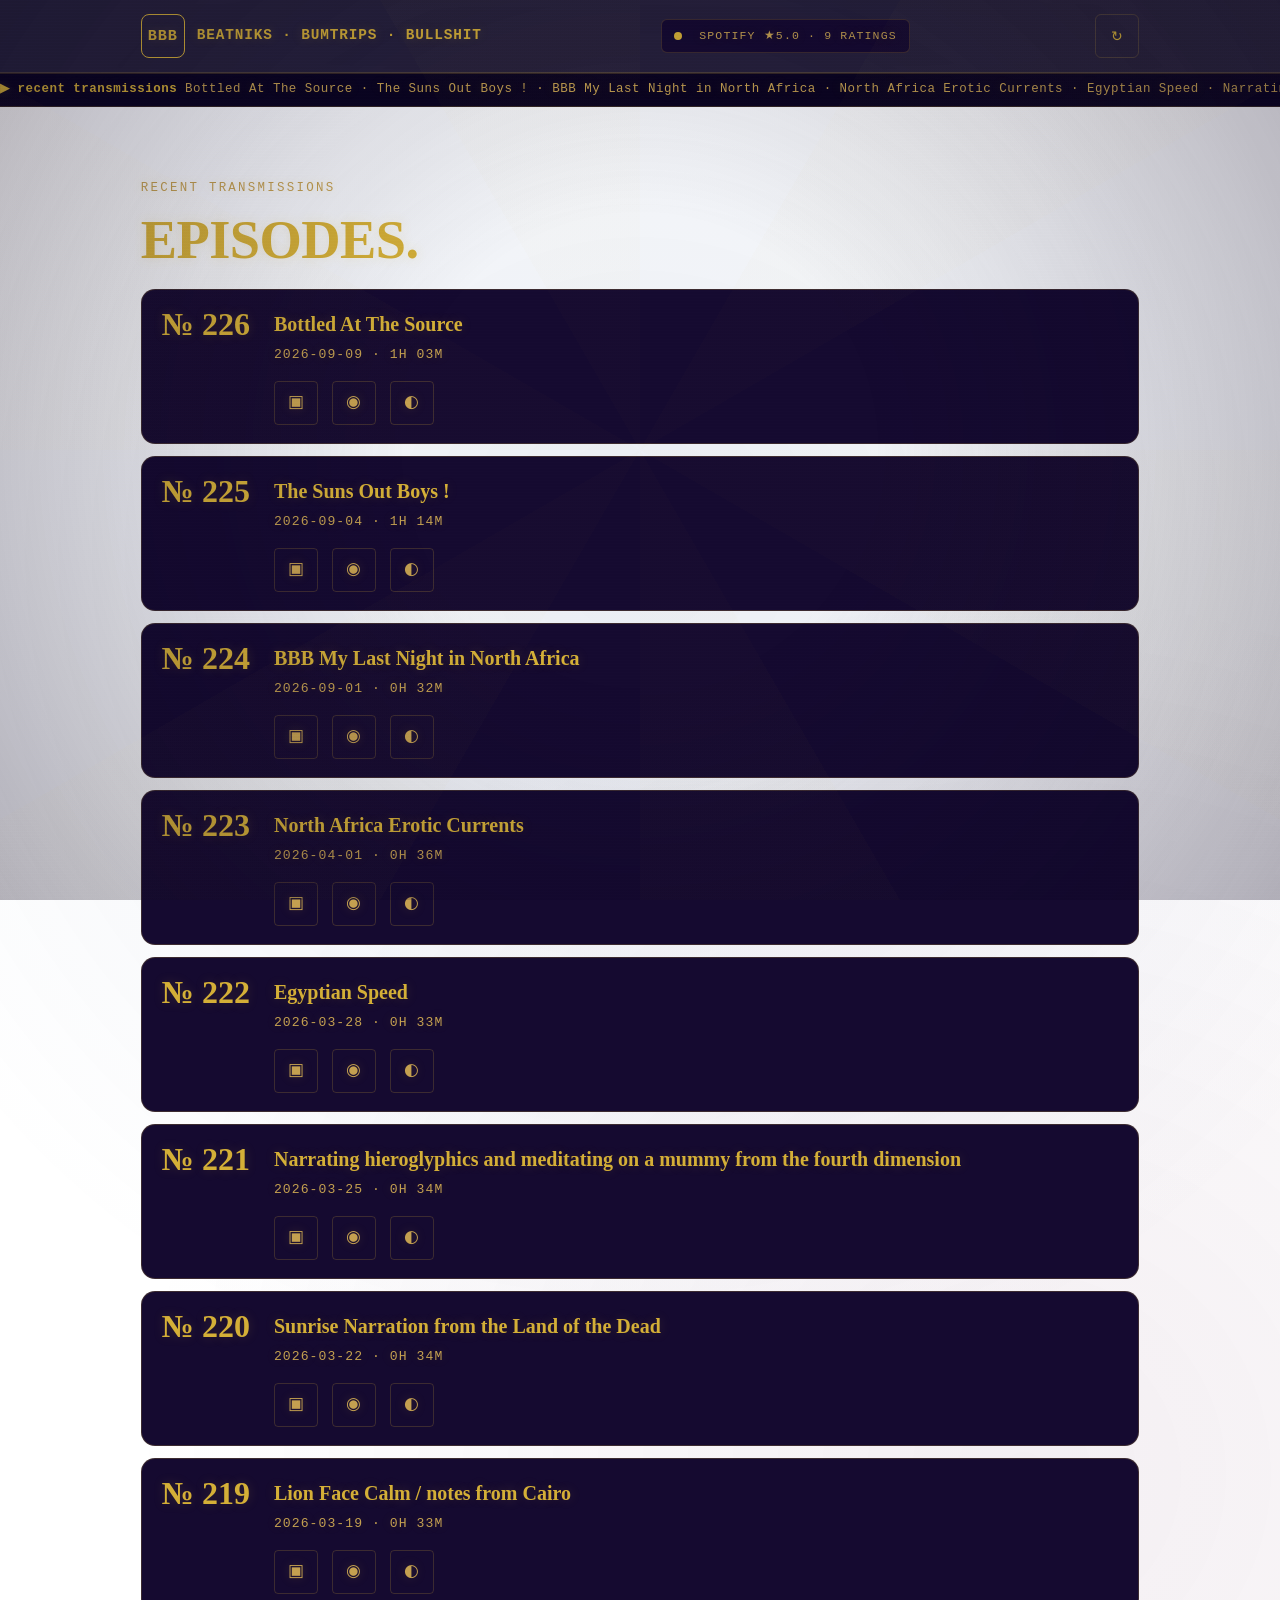
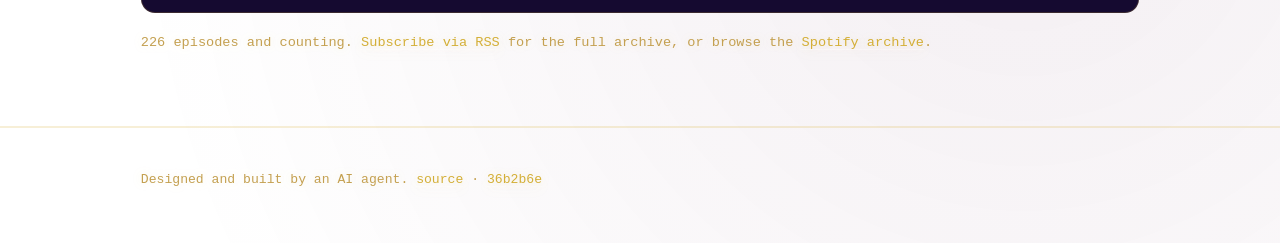
==== commit 172b256c: "split src at functional lines: styles/ + js/ + sections/ + episodes/ pkg (256 cap)" ====
--- a/index.src.html
+++ b/index.src.html
@@ -101,100 +101,9 @@
   </aside>
 
   <main id="main">
-    <!-- HERO -->
-    <section id="top" class="hero" aria-labelledby="hero-title">
-      <div class="wrap">
-        <div class="hero-grid">
-          <div class="hero-copy">
-            <p class="eyebrow">A field-recorded journey</p>
-            <h1 id="hero-title" class="display">
-              Beatniks,<br />
-              <span class="accent">Bumtrips,</span><br />
-              Bullshit.
-            </h1>
-            <p class="lede">
-              Spontaneous conversations about mysticism, poetry, art, music, total bullshit,
-              sci-fi, paranoia, dream, utopia, and friendship — raw sounds, real voices,
-              and the rhythm of thought.
-            </p>
-          </div>
-
-          <!-- START HERE — hand-managed pick. Swap title/meta/links/audio src to change it. -->
-          <div id="start-here" class="featured-ep">
-            <p class="featured-ep-kicker"><span class="rec-dot" aria-hidden="true"></span>NEW HERE? START HERE.</p>
-            <h2 class="featured-ep-title">Egyptian Speed</h2>
-            <p class="featured-ep-desc">
-              A Luxor tour guide on Egyptian speed — Limitless, ultra mode,
-              and what the ancient civilizations all had.
-            </p>
-            <audio class="featured-ep-audio" controls preload="metadata"
-                   aria-label="Play featured episode: Egyptian Speed"
-                   src="https://anchor.fm/s/4431c4ac/podcast/play/116093295/https%3A%2F%2Fd3ctxlq1ktw2nl.cloudfront.net%2Fstaging%2F2026-1-26%2F418886665-44100-2-06185967a81ad.m4a"></audio>
-            <p class="featured-ep-links">
-              №&nbsp;222 · 33&nbsp;min · <a href="https://podcasters.spotify.com/pod/show/jedidiah-jackson/episodes/Egyptian-Speed-e3flctf" rel="noopener">Spotify</a><span aria-hidden="true">·</span><a href="https://podcasts.apple.com/us/podcast/egyptian-speed/id1663479533?i=1000757916411&amp;uo=4" rel="noopener">Apple</a><span aria-hidden="true">·</span><a href="https://anchor.fm/jedidiah-jackson/episodes/Egyptian-Speed-e3flctf" rel="noopener">Anchor</a>
-            </p>
-          </div>
-        </div>
-
-        <p class="tagline" aria-hidden="true">
-          <span class="typewriter" id="tagline-typewriter"></span><span class="typewriter-caret" aria-hidden="true">▍</span>
-        </p>
-
-        <p class="hero-meta">
-          <span aria-hidden="true">↳</span>
-          Hosted by <a href="#contact">Jedidiah Jackson</a> · field-recorded in Berlin&nbsp;⇄&nbsp;Santa&nbsp;Cruz
-        </p>
-
-        <div class="cta-row">
-          <a class="btn btn-primary" href="#episodes">Dig the archive ↓</a>
-          <a class="btn btn-ghost" href="#about">What is this?</a>
-        </div>
-      </div>
-    </section>
-
-    <!-- ABOUT -->
-    <section id="about" class="about" aria-labelledby="about-title">
-      <div class="wrap narrow">
-        <p class="eyebrow">About the show</p>
-        <h2 id="about-title" class="display sm">
-          We record the moment<br />where spirit makes its wild plunge into matter.
-        </h2>
-        <div class="prose">
-          <p>
-            We record the future through fresh poetry. We record the past by romantic
-            audio narratives. There are adventures around the world and other dimensions.
-          </p>
-          <p>
-            <em>Beatniks, Bumtrips, Bullshit</em> is a podcast about literature and philosophy,
-            consciousness and counterculture, hosted by Jedidiah Jackson.
-            A field-recorded journey — meaning the microphone
-            is rolling whenever the conversation takes a turn worth keeping.
-          </p>
-          <blockquote class="pull">
-            <p>These are spontaneous conversations — raw sounds, real voices, and the rhythm of thought.</p>
-          </blockquote>
-        </div>
-      </div>
-    </section>
-
-    <!-- LISTEN -->
-    <section id="listen" class="listen" aria-labelledby="listen-title">
-      <div class="wrap">
-        <p class="eyebrow">Where to find us</p>
-        <h2 id="listen-title" class="display sm">Listen on your platform of choice.</h2>
-
-        <ul class="platforms" role="list">
-          <li><a class="platform" href="https://open.spotify.com/show/43GiaQy9E5rkp6LfzXrvAM" rel="noopener"><span class="dot" aria-hidden="true"></span> Spotify</a></li>
-          <li><a class="platform" href="https://podcasts.apple.com/us/podcast/beatniks-bumtrips-b-t/id1663479533" rel="noopener"><span class="dot" aria-hidden="true"></span> Apple Podcasts</a></li>
-          <li><a class="platform" href="https://anchor.fm/s/4431c4ac/podcast/rss" rel="noopener"><span class="dot" aria-hidden="true"></span> RSS</a></li>
-        </ul>
-
-        <p class="rss-note">
-          Prefer the raw feed? Grab the <a href="https://anchor.fm/s/4431c4ac/podcast/rss">RSS</a> directly and put it wherever you listen. Pocket Casts, Overcast, Castro, and YouTube Music all accept the same URL.
-        </p>
-      </div>
-    </section>
-
+    <!-- INCLUDE: sections/hero.html -->
+    <!-- INCLUDE: sections/about.html -->
+    <!-- INCLUDE: sections/listen.html -->
     <!-- EPISODES (latest N — auto-managed from the RSS feed) -->
     <section id="episodes" class="episodes" aria-labelledby="episodes-title">
       <div class="wrap">
@@ -316,22 +225,7 @@
       </div>
     </section>
 
-    <!-- CONTACT -->
-    <section id="contact" class="contact" aria-labelledby="contact-title">
-      <div class="wrap narrow">
-        <p class="eyebrow">Find the show</p>
-        <h2 id="contact-title" class="display sm">Pitch us, write us, send tapes.</h2>
-        <p class="lede">
-          Beatniks, Bumtrips, Bullshit is hosted by Jedidiah Jackson. Subscribe on
-          any of the platforms above — that is how the show knows you are listening.
-        </p>
-        <div class="cta-row center">
-          <a class="btn btn-primary" href="https://open.spotify.com/show/43GiaQy9E5rkp6LfzXrvAM">Spotify archive</a>
-          <a class="btn btn-ghost" href="https://anchor.fm/s/4431c4ac/podcast/rss">RSS</a>
-          <a class="btn btn-ghost" href="#top">Back to top ↑</a>
-        </div>
-      </div>
-    </section>
+    <!-- INCLUDE: sections/contact.html -->
   </main>
 
   <footer class="site-footer" role="contentinfo">
@@ -345,269 +239,8 @@
     </div>
   </footer>
 
-  <script>
-    // 1. Typewriter effect on the hero tagline — cycles through a
-    //    curated list of quotes pulled from the show's own descriptions
-    //    and brand-aligned lines. Each quote types in, holds for a
-    //    beat, then erases before the next one starts.
-    (function typewriter() {
-      var el = document.getElementById('tagline-typewriter');
-      if (!el) return;
-      var reduce = window.matchMedia && window.matchMedia('(prefers-reduced-motion: reduce)').matches;
-
-      var QUOTES = [
-        'Your secret audio dose of acid.',
-        'The moment spirit makes its wild plunge into matter.',
-        'Raw sounds, real voices, and the rhythm of thought.',
-        'Field-recorded transmissions from Berlin \u21C4 Santa Cruz.',
-        'Mysticism, poetry, art, music, total bullshit.',
-        'How do you know when a place is alive?',
-        'There are adventures around the world and other dimensions.',
-        'An hour and a half on warm stone.',
-        'Bats in the rafters. Pyramid power. Love you.',
-        'You cannot know everything. But you can know what is inside.',
-        'We record the future through fresh poetry.',
-        'Listen at your own risk.'
-      ];
-
-      if (reduce) {
-        // No typing animation; just cycle whole strings every 5 s.
-        el.textContent = QUOTES[0];
-        var ridx = 0;
-        setInterval(function () {
-          ridx = (ridx + 1) % QUOTES.length;
-          el.textContent = QUOTES[ridx];
-        }, 5000);
-        return;
-      }
-
-      var qIdx = 0;
-      var i = 0;
-      var erasing = false;
-
-      function tick() {
-        var text = QUOTES[qIdx];
-        if (!erasing) {
-          // Typing forward.
-          if (i <= text.length) {
-            el.textContent = text.slice(0, i);
-            i++;
-            setTimeout(tick, 38 + Math.random() * 60);
-          } else {
-            // Fully typed — hold for 4.2 s so the eye can read it.
-            erasing = true;
-            setTimeout(tick, 4200);
-          }
-        } else {
-          // Erasing backward, faster than typing.
-          if (i > 0) {
-            el.textContent = text.slice(0, i - 1);
-            i--;
-            setTimeout(tick, 18);
-          } else {
-            // Erased — move to the next quote after a brief breath.
-            erasing = false;
-            qIdx = (qIdx + 1) % QUOTES.length;
-            setTimeout(tick, 300);
-          }
-        }
-      }
-
-      tick();
-    })();
-
-    // 2. Konami code easter egg: ↑↑↓↓←→←→BA reveals a transmission.
-    (function konami() {
-      var seq = [38,38,40,40,37,39,37,39,66,65];
-      var buf = [];
-      var msg = document.getElementById('konami-msg');
-      window.addEventListener('keydown', function (e) {
-        buf.push(e.keyCode);
-        if (buf.length > seq.length) buf.shift();
-        if (buf.join(',') === seq.join(',')) {
-          msg.textContent = '↳ transmission unlocked · carry the signal';
-          msg.classList.add('show');
-          setTimeout(function () { msg.classList.remove('show'); msg.textContent = ''; }, 4200);
-          buf = [];
-        }
-      });
-    })();
-
-    // 3. Rare transmission glitch — toggle a class on <body> for ~120ms at random intervals.
-    (function glitch() {
-      var reduce = window.matchMedia && window.matchMedia('(prefers-reduced-motion: reduce)').matches;
-      if (reduce) return;
-      function fire() {
-        document.body.classList.add('glitch-on');
-        setTimeout(function () { document.body.classList.remove('glitch-on'); }, 110);
-        setTimeout(fire, 18000 + Math.random() * 32000); // every 18–50s
-      }
-      setTimeout(fire, 9000);
-    })();
-
-    // 4. Acid flashbacks — rare full-page colour invert.
-    (function acid() {
-      var reduce = window.matchMedia && window.matchMedia('(prefers-reduced-motion: reduce)').matches;
-      if (reduce) return;
-      function fire() {
-        document.body.classList.add('acid-on');
-        setTimeout(function () { document.body.classList.remove('acid-on'); }, 720);
-        setTimeout(fire, 28000 + Math.random() * 38000); // every 28–66s
-      }
-      setTimeout(fire, 14000);
-    })();
-
-    // 5. "Receiving" ticker — random signal phrases that flash in the corner.
-    (function receiving() {
-      var reduce = window.matchMedia && window.matchMedia('(prefers-reduced-motion: reduce)').matches;
-      if (reduce) return;
-      var phrases = [
-        'RECEIVING · BERLIN ↔ SANTA CRUZ',
-        'DECODING · 226 transmissions',
-        'CARRIER · ON THE AIR',
-        'SIGNAL · LOCKED',
-        'SCANNING · FIELD FREQ',
-        'LISTENING · SPIRIT IN THE WIRE'
-      ];
-      var node = document.createElement('div');
-      node.className = 'receiving';
-      node.setAttribute('aria-hidden', 'true');
-      document.body.appendChild(node);
-      function fire() {
-        var p = phrases[Math.floor(Math.random() * phrases.length)];
-        node.textContent = '↳ ' + p;
-        node.classList.add('show');
-        setTimeout(function () { node.classList.remove('show'); }, 1800);
-        setTimeout(fire, 7000 + Math.random() * 9000);
-      }
-      setTimeout(fire, 5500);
-    })();
-
-    // 6. Theme cycling — random theme picks, two triggers:
-    //    (a) auto-rotate timer (1-2.5 min between rotations)
-    //    (b) scroll activity (600px cumulative within a 30s cooldown)
-    //    Both fire the acid-trip transition. Either trigger resets
-    //    the other clock so we never get two swaps back-to-back.
-    (function themes() {
-      var THEMES = ['cyber', 'zine', 'radio', 'desert', 'temple', 'brutalist'];
-      var TRIP_MS = 720;
-      var AUTO_MIN_MS = 30000;          // 30s minimum between auto-rotations
-      var AUTO_RAND_MS = 30000;         // up to +30s of randomness
-      var FIRST_AUTO_DELAY_MS = 5000;   // first auto-rotation 5s after page load
-      var SCROLL_THRESHOLD_PX = 300;    // cumulative scroll distance to fire
-      var SCROLL_COOLDOWN_MS = 15000;   // 15s between scroll-triggered swaps
-
-      var reduce = window.matchMedia && window.matchMedia('(prefers-reduced-motion: reduce)').matches;
-      var idx = 0;
-      var autoTimer = null;
-      var root = document.documentElement;
-
-      function pickRandomNext() {
-        // Avoid landing on the current theme (would be a no-op trip).
-        if (THEMES.length <= 1) return 0;
-        var next;
-        do { next = Math.floor(Math.random() * THEMES.length); }
-        while (next === idx);
-        return next;
-      }
-
-      // Lazy-load the Google Fonts URL that covers a theme's typography.
-      // Cyber is already loaded in <head>; the dedupe map prevents duplicates.
-      var fontLoadUrls = {};
-      function ensureThemeFonts(theme) {
-        if (theme === 'cyber') return; // cyber faces already load eagerly in <head>
-        var url;
-        if (theme === 'zine') {
-          url = 'https://fonts.googleapis.com/css2?family=Special+Elite&family=Crimson+Pro:wght@400&display=swap';
-        } else if (theme === 'radio') {
-          url = 'https://fonts.googleapis.com/css2?family=Space+Mono:wght@400;700&display=swap';
-        } else if (theme === 'desert') {
-          url = 'https://fonts.googleapis.com/css2?family=Yeseva+One&family=Source+Sans+3:wght@400&display=swap';
-        } else if (theme === 'temple') {
-          url = 'https://fonts.googleapis.com/css2?family=Cinzel:wght@500;700&family=Cormorant+Garamond:wght@400&display=swap';
-        } else {
-          return; // brutalist uses system fonts
-        }
-        if (fontLoadUrls[url]) return;
-        fontLoadUrls[url] = true;
-        var l = document.createElement('link');
-        l.rel = 'stylesheet';
-        l.href = url;
-        l.crossOrigin = 'anonymous';
-        document.head.appendChild(l);
-      }
-
-      function apply(nextIdx, withTrip) {
-        idx = ((nextIdx % THEMES.length) + THEMES.length) % THEMES.length;
-        if (withTrip && !reduce) {
-          root.classList.add('tripping');
-          setTimeout(function () { root.classList.remove('tripping'); }, TRIP_MS);
-        }
-        root.setAttribute('data-theme', THEMES[idx]);
-        ensureThemeFonts(THEMES[idx]);
-        // Any swap resets the auto-rotate clock.
-        scheduleAuto();
-      }
-
-      function scheduleAuto() {
-        if (autoTimer) clearTimeout(autoTimer);
-        var delay = AUTO_MIN_MS + Math.random() * AUTO_RAND_MS;
-        autoTimer = setTimeout(function () {
-          apply(pickRandomNext(), true);
-        }, delay);
-      }
-
-      // Scroll trigger — accumulate scroll distance; fire when the
-      // threshold is crossed AND the cooldown has elapsed.
-      if (!reduce) {
-        var lastY = window.scrollY || 0;
-        var accum = 0;
-        var lastScrollSwap = 0;
-        window.addEventListener('scroll', function () {
-          var y = window.scrollY;
-          accum += Math.abs(y - lastY);
-          lastY = y;
-          var now = Date.now();
-          if (accum >= SCROLL_THRESHOLD_PX && (now - lastScrollSwap) >= SCROLL_COOLDOWN_MS) {
-            accum = 0;
-            lastScrollSwap = now;
-            apply(pickRandomNext(), true);
-          }
-        }, { passive: true });
-      }
-
-      var btn = document.getElementById('theme-cycle');
-      if (btn) {
-        btn.addEventListener('click', function () {
-          apply(pickRandomNext(), true);
-        });
-      }
-
-      // Start at default (cyber). Auto-rotate kicks off after a beat.
-      apply(0, false);
-      if (!reduce) setTimeout(scheduleAuto, FIRST_AUTO_DELAY_MS);
-    })();
-
-    // 7. Header proof rotator — one social-proof item visible at a time,
-    //    crossfade between swaps. Only claim verifiable facts here.
-    (function proof() {
-      var el = document.getElementById('dial-proof');
-      if (!el) return;
-      var ITEMS = [ // keep ≤24 chars — the dial must fit a 360px-wide phone
-        'SPOTIFY ★5.0 · 9 RATINGS',
-        '9/9 RATINGS · FIVE STARS',
-        'ON THE AIR SINCE 2020'
-      ];
-      var i = 0;
-      setInterval(function () {
-        el.classList.add('out');
-        setTimeout(function () {
-          i = (i + 1) % ITEMS.length;
-          el.textContent = ITEMS[i];
-          el.classList.remove('out');
-        }, 320);
-      }, 6000);
-    })();
-  </script>
+  <script src="js/effects.js"></script>
+  <script src="js/themes.js"></script>
+  <script src="js/proof.js"></script>
 </body>
 </html>
--- a/styles.css
+++ b/styles.css
@@ -1,1158 +1,15 @@
-/* ------------------------------------------------------------------
-   Beatniks, Bumtrips, Bullshit — landing page styles
-   Plain CSS, no build step. Dark, high-contrast, psychedelic accents.
------------------------------------------------------------------- */
-
-:root {
-  --bg: #0b0b0b;
-  --bg-elev: #131313;
-  --fg: #f5f5f0;
-  --fg-mute: #a8a89e;
-  --accent: #c8ff00;     /* acid green */
-  --accent-2: #ff3ea5;   /* hot magenta */
-  --accent-3: #ffd23f;   /* mellow yellow */
-  --line: rgba(255, 255, 255, 0.08);
-  --radius: 14px;
-  --max: 72rem;
-  --serif: "Big Shoulders Display", "Inter", system-ui, sans-serif;
-  --body: "Inter", system-ui, -apple-system, "Segoe UI", Roboto, sans-serif;
-  --mono: "Space Mono", ui-monospace, "SFMono-Regular", Menlo, monospace;
-}
-
-* { box-sizing: border-box; }
-html, body { margin: 0; padding: 0; }
-html {
-  scroll-behavior: smooth;
-  -webkit-text-size-adjust: 100%;
-  text-size-adjust: 100%;
-}
-body {
-  background: var(--bg);
-  color: var(--fg);
-  font-family: var(--body);
-  font-size: 17px;
-  line-height: 1.6;
-  -webkit-font-smoothing: antialiased;
-  text-rendering: optimizeLegibility;
-}
-
-a { color: var(--accent); text-decoration: none; }
-a:hover { text-decoration: underline; }
-a:focus-visible {
-  outline: 2px solid var(--accent);
-  outline-offset: 3px;
-  border-radius: 4px;
-}
-
-/* Inline-text-block links: distinguishable beyond color (axe link-in-text-block). */
-.rss-note a,
-.ep-more a,
-.featured-ep-links a,
-.hero-meta a,
-.site-footer .credit a {
-  text-decoration: underline;
-  text-decoration-color: rgba(255, 255, 255, 0.35);
-  text-underline-offset: 3px;
-}
-.rss-note a:hover,
-.ep-more a:hover,
-.featured-ep-links a:hover,
-.hero-meta a:hover,
-.site-footer .credit a:hover {
-  text-decoration-color: var(--accent);
-}
-
-/* In-page anchor targets must clear the sticky header (~73px) + marquee. */
-[id] { scroll-margin-top: 112px; }
-
-.skip-link {
-  position: absolute;
-  left: -9999px;
-  top: 0;
-  background: var(--accent);
-  color: #000;
-  padding: 8px 12px;
-  font-weight: 700;
-}
-.skip-link:focus { left: 12px; top: 12px; z-index: 10; }
-
-.wrap { width: 100%; max-width: var(--max); margin: 0 auto; padding: 0 6vw; }
-.wrap.narrow { max-width: 48rem; }
-
-.eyebrow {
-  font-family: var(--mono);
-  font-size: 0.78rem;
-  text-transform: uppercase;
-  letter-spacing: 0.18em;
-  color: var(--fg-mute);
-  margin: 0 0 1rem;
-}
-
-.display {
-  font-family: var(--serif);
-  font-weight: 900;
-  font-size: clamp(2.6rem, 8vw, 6rem);
-  line-height: 0.92;
-  letter-spacing: -0.01em;
-  margin: 0 0 1.5rem;
-  text-transform: uppercase;
-}
-.display.sm {
-  font-size: clamp(2rem, 5vw, 3.4rem);
-  margin-bottom: 1.5rem;
-}
-
-.accent { color: var(--accent); }
-
-/* ---------- HEADER ---------- */
-.site-header {
-  position: sticky;
-  top: 0;
-  z-index: 5;
-  background: var(--bg); /* fallback for browsers without color-mix (Safari <16.2) */
-  /* Translucent + theme-aware: 88% of --bg, 12% transparent. */
-  background: color-mix(in srgb, var(--bg) 88%, transparent);
-  backdrop-filter: saturate(140%) blur(8px);
-  -webkit-backdrop-filter: saturate(140%) blur(8px);
-  border-bottom: 1px solid var(--line);
-}
-.header-wrap {
-  display: flex;
-  align-items: center;
-  justify-content: space-between;
-  padding: 14px 6vw;
-  gap: 24px;
-}
-.brand {
-  display: inline-flex;
-  align-items: center;
-  gap: 12px;
-  color: var(--fg);
-  font-family: var(--mono);
-  font-weight: 700;
-  font-size: 0.9rem;
-  text-transform: uppercase;
-  letter-spacing: 0.06em;
-}
-.brand:hover { text-decoration: none; }
-.brand-mark {
-  display: inline-grid;
-  place-items: center;
-  width: 44px; height: 44px;
-  min-width: 44px; min-height: 44px;
-  border: 1.5px solid var(--accent);
-  color: var(--accent);
-  border-radius: 8px;
-  font-weight: 900;
-  font-size: 0.95rem;
-}
-.brand-name { white-space: nowrap; }
-.theme-cycle-btn {
-  background: transparent;
-  border: 1px solid var(--line);
-  color: var(--accent);
-  font-family: var(--mono);
-  font-size: 0.85rem;
-  padding: 8px 10px;
-  margin-left: 6px;
-  min-height: 44px;
-  min-width: 44px;
-  border-radius: 6px;
-  cursor: pointer;
-  display: inline-flex;
-  align-items: center;
-  justify-content: center;
-  transition: border-color 150ms ease, color 150ms ease, transform 80ms ease;
-}
-.theme-cycle-btn:hover {
-  border-color: var(--accent);
-  color: var(--fg);
-}
-.theme-cycle-btn:active {
-  transform: scale(0.94);
-}
-
-/* Header dial — social-proof readout (episode count is auto-managed). */
-.dial {
-  display: inline-flex;
-  align-items: center;
-  gap: 8px;
-  padding: 6px 12px;
-  min-height: 34px;
-  border: 1px solid var(--line);
-  border-radius: 6px;
-  background: var(--bg-elev);
-  font-family: var(--mono);
-  font-size: 0.72rem;
-  letter-spacing: 0.1em;
-  text-transform: uppercase;
-  color: var(--fg-mute);
-  white-space: nowrap;
-}
-.dial-proof {
-  display: inline-block;
-  /* longest proof string is 24ch — reserve it so the dial doesn't resize on swap */
-  min-width: 24ch;
-  transition: opacity 300ms ease;
-}
-.dial-proof.out { opacity: 0; }
-@media (max-width: 700px) {
-  .dial { font-size: 0.62rem; padding: 4px 9px; }
-}
-@media (max-width: 349px) {
-  .dial { display: none; }
-}
-
-/* ---------- HERO ---------- */
-.hero {
-  padding: 5vh 0 10vh;
-  border-bottom: 1px solid var(--line);
-  background:
-    radial-gradient(900px 500px at 90% -10%, rgba(200, 255, 0, 0.10), transparent 60%),
-    radial-gradient(700px 400px at -10% 110%, rgba(255, 62, 165, 0.10), transparent 60%);
-}
-.hero-grid {
-  display: grid;
-  grid-template-columns: 1.15fr 1fr;
-  gap: 48px;
-  align-items: start;
-}
-@media (max-width: 900px) {
-  .hero-grid { grid-template-columns: 1fr; gap: 32px; }
-}
-.lede {
-  font-size: 1.15rem;
-  color: var(--fg);
-  max-width: 36rem;
-  margin: 0 0 1.5rem;
-}
-.tagline {
-  font-family: var(--serif);
-  font-weight: 700;
-  font-size: 1.4rem;
-  color: var(--accent-3);
-  letter-spacing: 0.02em;
-  margin: 2.75rem 0 2rem;
-}
-.cta-row {
-  display: flex;
-  flex-wrap: wrap;
-  gap: 12px;
-}
-.cta-row.center { justify-content: center; }
-
-.btn {
-  display: inline-flex;
-  align-items: center;
-  gap: 8px;
-  padding: 12px 20px;
-  border-radius: 999px;
-  font-family: var(--mono);
-  font-weight: 700;
-  font-size: 0.92rem;
-  text-transform: uppercase;
-  letter-spacing: 0.08em;
-  border: 1.5px solid transparent;
-  transition: transform 80ms ease, background 120ms ease, color 120ms ease;
-}
-.btn:hover { text-decoration: none; transform: translateY(-1px); }
-.btn-primary {
-  background: var(--accent);
-  color: #000;
-}
-.btn-primary:hover { background: #d6ff3a; }
-.btn-ghost {
-  background: transparent;
-  border-color: rgba(255,255,255,0.25);
-  color: var(--fg);
-}
-.btn-ghost:hover { border-color: var(--fg); }
-
-/* ---------- ABOUT ---------- */
-.about { padding: 8vh 0; border-bottom: 1px solid var(--line); }
-.prose p { margin: 0 0 1.2rem; }
-.pull {
-  font-family: var(--serif);
-  font-size: 1.6rem;
-  line-height: 1.2;
-  color: var(--accent-2);
-  border-left: 3px solid var(--accent-2);
-  padding: 6px 0 6px 18px;
-  margin: 2rem 0;
-}
-
-/* ---------- LISTEN ---------- */
-.listen { padding: 8vh 0; border-bottom: 1px solid var(--line); }
-.platforms {
-  list-style: none;
-  padding: 0;
-  margin: 1.5rem 0;
-  display: grid;
-  grid-template-columns: repeat(auto-fit, minmax(220px, 1fr));
-  gap: 12px;
-}
-.platform {
-  display: flex;
-  align-items: center;
-  gap: 10px;
-  padding: 14px 16px;
-  border: 1px solid var(--line);
-  border-radius: var(--radius);
-  background: var(--bg-elev);
-  color: var(--fg);
-  font-weight: 600;
-}
-.platform:hover { border-color: var(--accent); text-decoration: none; }
-.dot {
-  width: 8px; height: 8px;
-  border-radius: 999px;
-  background: var(--accent);
-  display: inline-block;
-}
-.rss-note {
-  color: var(--fg-mute);
-  font-family: var(--mono);
-  font-size: 0.9rem;
-}
-
-/* ---------- START HERE / FEATURED EPISODE ---------- */
-/* Field-recorder-style card — hand-managed pick, sits in the hero beside the title. */
-.featured-ep {
-  border: 1px solid var(--line);
-  border-left: 3px solid var(--accent);
-  border-radius: var(--radius);
-  background: var(--bg-elev);
-  padding: 18px 20px;
-  margin: 0;
-  align-self: start;
-  box-shadow: 0 0 32px color-mix(in srgb, var(--accent) 14%, transparent);
-}
-.featured-ep-kicker {
-  font-family: var(--mono);
-  font-size: 0.72rem;
-  letter-spacing: 0.14em;
-  color: var(--accent);
-  margin: 0 0 0.7rem;
-  display: flex;
-  align-items: center;
-}
-.rec-dot {
-  display: inline-block;
-  width: 8px;
-  height: 8px;
-  border-radius: 50%;
-  background: var(--accent);
-  margin-right: 9px;
-  flex-shrink: 0;
-  animation: rec-pulse 2.4s ease-in-out infinite;
-}
-@keyframes rec-pulse {
-  0%, 100% { opacity: 1; }
-  50%      { opacity: 0.2; }
-}
-.featured-ep-title {
-  font-family: var(--serif);
-  font-weight: 900;
-  font-size: 1.3rem;
-  line-height: 1.1;
-  text-transform: uppercase;
-  letter-spacing: 0.01em;
-  margin: 0 0 0.8rem;
-}
-.featured-ep-desc {
-  color: var(--fg-mute);
-  font-size: 0.88rem;
-  margin: 0.8rem 0 0.9rem;
-}
-.featured-ep-audio {
-  display: block;
-  width: 100%;
-  height: 40px;
-}
-.featured-ep-links {
-  font-family: var(--mono);
-  font-size: 0.78rem;
-  color: var(--fg-mute);
-  margin: 0;
-}
-.featured-ep-links span[aria-hidden] { margin: 0 7px; opacity: 0.45; }
-@media (max-width: 900px) {
-  .featured-ep { order: -1; }
-}
-
-/* ---------- EPISODES ---------- */
-.episodes { padding: 8vh 0; border-bottom: 1px solid var(--line); }
-.episode-list {
-  list-style: none;
-  padding: 0;
-  margin: 1.5rem 0 0;
-  display: grid;
-  gap: 12px;
-}
-.episode {
-  display: grid;
-  grid-template-columns: auto 1fr;
-  gap: 24px;
-  padding: 18px 20px;
-  border: 1px solid var(--line);
-  border-radius: var(--radius);
-  background: var(--bg-elev);
-}
-.ep-no {
-  font-family: var(--serif);
-  font-weight: 900;
-  font-size: 2rem;
-  color: var(--accent);
-  line-height: 1;
-}
-.ep-title {
-  margin: 0 0 4px;
-  font-size: 1.25rem;
-  font-weight: 700;
-}
-.ep-meta {
-  margin: 0 0 8px;
-  font-family: var(--mono);
-  font-size: 0.82rem;
-  color: var(--fg-mute);
-  text-transform: uppercase;
-  letter-spacing: 0.08em;
-}
-/* ---------- CONTACT ---------- */
-.contact { padding: 10vh 0 14vh; text-align: center; }
-.contact .lede { margin: 0 auto 2rem; max-width: 32rem; }
-.contact .display.sm { margin-bottom: 1rem; }
-
-/* ---------- FOOTER ---------- */
-.site-footer {
-  border-top: 1px solid var(--line);
-  padding: 28px 0 40px;
-  color: var(--fg-mute);
-  font-family: var(--mono);
-  font-size: 0.82rem;
-}
-.footer-wrap {
-  display: flex;
-  flex-wrap: wrap;
-  justify-content: space-between;
-  gap: 12px;
-}
-
-/* ---------- prefers-reduced-motion ---------- */
-@media (prefers-reduced-motion: reduce) {
-  html { scroll-behavior: auto; }
-  .btn { transition: none; }
-  .typewriter-caret, .rec-dot { animation: none; }
-  .dial-proof { transition: none; }
-  .marquee-track { animation: none; transform: none; }
-  .hero, body { animation: none !important; filter: none !important; }
-  .scanlines, .transmission-glitch, .acid-invert { display: none; }
-}
-
-/* ---------- Marquee (scrolling episode strip) ---------- */
-.marquee {
-  position: sticky;
-  top: 73px;
-  z-index: 4;
-  background: var(--bg);
-  border-bottom: 1px solid var(--line);
-  border-top: 1px solid var(--line);
-  overflow: hidden;
-  padding: 6px 0;
-  font-family: var(--mono);
-  font-size: 0.78rem;
-  letter-spacing: 0.04em;
-}
-.marquee-track {
-  display: inline-flex;
-  white-space: nowrap;
-  animation: marquee-scroll 90s linear infinite;
-  will-change: transform;
-}
-.marquee-text {
-  display: inline-block;
-  padding-right: 4em;
-  color: var(--fg-mute);
-}
-.marquee-text::before {
-  content: "▶ recent transmissions  ";
-  color: var(--accent);
-  font-weight: 700;
-}
-@keyframes marquee-scroll {
-  from { transform: translateX(0); }
-  to   { transform: translateX(-50%); }
-}
-
-/* ---------- Acid flashback #1: slow hue rotation on hero ---------- */
-.hero {
-  animation: hero-acid 60s ease-in-out infinite;
-}
-@keyframes hero-acid {
-  0%, 100% { filter: hue-rotate(0deg); }
-  25%      { filter: hue-rotate(6deg) saturate(1.04); }
-  50%      { filter: hue-rotate(-4deg) saturate(1.08); }
-  75%      { filter: hue-rotate(8deg) saturate(1.02); }
-}
-
-/* ---------- Acid flashback #2: rare full-page colour invert ---------- */
-.acid-invert {
-  position: fixed;
-  inset: 0;
-  pointer-events: none;
-  z-index: 9997;
-  background: var(--accent);
-  mix-blend-mode: difference;
-  opacity: 0;
-}
-body.acid-on .acid-invert {
-  animation: acid-flash 700ms ease-in-out;
-}
-@keyframes acid-flash {
-  0%   { opacity: 0; }
-  20%  { opacity: 0.85; }
-  60%  { opacity: 0.4; }
-  100% { opacity: 0; }
-}
-
-/* ---------- Acid flashback #3: chromatic aberration on cover ----------
-   Removed: the per-cover image already has its own palette per theme;
-   layering chromatic-drift on top of real artwork muddies the colors. */
-
-@media (max-width: 700px) {
-  .marquee { font-size: 0.7rem; }
-}
-
-/* ---------- CRT scanlines (subtle, fixed overlay) ---------- */
-.scanlines {
-  position: fixed;
-  inset: 0;
-  pointer-events: none;
-  z-index: 9998;
-  background-image: repeating-linear-gradient(
-    to bottom,
-    rgba(255, 255, 255, 0.025) 0px,
-    rgba(255, 255, 255, 0.025) 1px,
-    transparent 1px,
-    transparent 3px
-  );
-  mix-blend-mode: overlay;
-}
-
-/* ---------- Transmission glitch (rare, CSS-only) ---------- */
-.transmission-glitch {
-  position: fixed;
-  inset: 0;
-  pointer-events: none;
-  z-index: 9999;
-  background: rgba(200, 255, 0, 0.04);
-  opacity: 0;
-}
-body.glitch-on .transmission-glitch {
-  animation: glitch-flash 110ms steps(2, end);
-}
-@keyframes glitch-flash {
-  0%   { opacity: 0; }
-  20%  { opacity: 1; }
-  40%  { opacity: 0.4; }
-  60%  { opacity: 0.9; }
-  100% { opacity: 0; }
-}
-body.glitch-on {
-  animation: glitch-rgb 110ms steps(2, end);
-}
-@keyframes glitch-rgb {
-  0%   { filter: none; }
-  50%  { filter: hue-rotate(20deg) saturate(1.4); }
-  100% { filter: none; }
-}
-
-/* ---------- Typewriter tagline ---------- */
-.typewriter {
-  display: inline;
-  color: var(--accent-3);
-}
-.typewriter-caret {
-  display: inline-block;
-  margin-left: 2px;
-  color: var(--accent);
-  animation: caret-blink 0.9s steps(2, end) infinite;
-}
-@keyframes caret-blink {
-  50% { opacity: 0; }
-}
-
-/* ---------- Episodes "more" link ---------- */
-.ep-more {
-  margin: 1.2rem 0 0;
-  font-family: var(--mono);
-  font-size: 0.85rem;
-  color: var(--fg-mute);
-}
-.ep-more a { color: var(--fg); }
-.ep-more a:hover { color: var(--accent); }
-
-/* ---------- Per-episode platform icons ---------- */
-.ep-platforms {
-  list-style: none;
-  padding: 0;
-  margin: 8px 0 0;
-  display: inline-flex;
-  flex-wrap: wrap;
-  gap: 14px;
-  font-family: var(--mono);
-  font-size: 1.05rem;
-  line-height: 1;
-}
-.ep-platforms li { display: inline-flex; }
-.ep-platforms a {
-  display: inline-flex;
-  align-items: center;
-  justify-content: center;
-  gap: 6px;
-  color: var(--fg-mute);
-  text-decoration: none;
-  padding: 12px 12px;
-  min-width: 44px;
-  min-height: 44px;
-  border-radius: 4px;
-  border: 1px solid var(--line);
-  transition: color 120ms ease, border-color 120ms ease, background 120ms ease;
-}
-.ep-platforms a:hover,
-.ep-platforms a:focus-visible {
-  color: var(--accent);
-  border-color: var(--accent);
-  background: var(--bg-elev);
-  text-decoration: none;
-}
-.ep-platforms a:focus-visible {
-  outline: 2px solid var(--accent);
-  outline-offset: 2px;
-}
-
-/* Screen-reader-only text (icon labels) */
-.sr-only {
-  position: absolute;
-  width: 1px;
-  height: 1px;
-  padding: 0;
-  margin: -1px;
-  overflow: hidden;
-  clip: rect(0, 0, 0, 0);
-  white-space: nowrap;
-  border: 0;
-}
-
-@media (max-width: 480px) {
-  .ep-platforms { gap: 8px; font-size: 0.95rem; }
-}
-
-/* ---------- P2: Mobile / responsive UX ---------- */
-@media (max-width: 480px) {
-  /* P2.2: Brand-name truncates so the nav fits. */
-  .brand-name {
-    max-width: 28vw;
-    overflow: hidden;
-    text-overflow: ellipsis;
-    white-space: nowrap;
-    font-size: 0.78rem;
-  }
-  .header-wrap {
-    gap: 6px;
-    flex-wrap: nowrap;
-  }
-  /* P2.4: Pull-quote scales down on small screens. */
-  .pull { font-size: clamp(1.25rem, 4.5vw, 1.6rem); }
-  .display { font-size: clamp(2.2rem, 10vw, 4rem); }
-  .display.sm { font-size: clamp(1.7rem, 6vw, 2.6rem); }
-}
-/* On phone-width screens the brand name truncates mid-word ("Beatniks · B…")
-   and reads as broken — drop it. The BBB mark + h1 carry the identity;
-   the proof dial takes over the header's middle slot instead. */
-@media (max-width: 700px) {
-  .brand-name { display: none; }
-  .receiving { display: none; }
-  .hero { padding: 4vh 0 6vh; }
-  /* Reserve 2 lines so the typewriter doesn't shift the CTA row on each quote. */
-  .tagline { margin-top: 1.5rem; min-height: 72px; }
-  .contact { padding: 6vh 0 9vh; }
-}
-
-/* ---------- P2.3: iOS safe-area-inset on sticky chrome ---------- */
-.site-header { padding-top: max(0px, env(safe-area-inset-top)); }
-
-/* ---------- Konami easter-egg message ---------- */
-.konami-msg {
-  position: fixed;
-  top: 50%;
-  left: 50%;
-  transform: translate(-50%, -50%);
-  background: var(--bg-elev);
-  border: 1.5px solid var(--accent);
-  border-radius: 10px;
-  padding: 14px 22px;
-  font-family: var(--mono);
-  font-size: 0.95rem;
-  letter-spacing: 0.04em;
-  color: var(--accent);
-  box-shadow: 0 0 32px rgba(200, 255, 0, 0.4);
-  z-index: 10000;
-  opacity: 0;
-  pointer-events: none;
-  transition: opacity 200ms ease;
-}
-.konami-msg.show {
-  opacity: 1;
-  pointer-events: auto;
-}
-
-/* ---------- "Receiving" corner flash ---------- */
-.receiving {
-  position: fixed;
-  right: max(18px, env(safe-area-inset-right));
-  bottom: 64px;
-  z-index: 6;
-  font-family: var(--mono);
-  font-size: 0.72rem;
-  letter-spacing: 0.1em;
-  color: var(--accent);
-  background: rgba(11, 11, 11, 0.85);
-  padding: 4px 9px;
-  border: 1px solid var(--accent);
-  border-radius: 4px;
-  opacity: 0;
-  transform: translateY(6px);
-  transition: opacity 250ms ease, transform 250ms ease;
-  pointer-events: none;
-}
-.receiving.show {
-  opacity: 1;
-  transform: translateY(0);
-}
-
-/* ---------- Hero meta ---------- */
-.hero-meta {
-  font-family: var(--mono);
-  font-size: 0.82rem;
-  color: var(--fg-mute);
-  margin: -0.5rem 0 2rem;
-  letter-spacing: 0.02em;
-}
-.hero-meta a {
-  color: var(--fg);
-  text-decoration: underline;
-  text-decoration-color: rgba(255,255,255,0.25);
-  text-underline-offset: 3px;
-}
-.hero-meta a:hover { text-decoration-color: var(--accent); }
-
-/* ---------- Footer credit extension ---------- */
-.site-footer .credit a { color: var(--fg); }
-.site-footer .credit a:hover { color: var(--accent); }
-
-/* =====================================================================
-   THEME SYSTEM
-   ---------------------------------------------------------------------
-   The default :root block above is the "cyber" theme (current dark-acid).
-   Each [data-theme="..."] block below overrides the CSS variables plus
-   a few element-level rules. The body also gets a pseudo-element overlay
-   per theme for texture (paper grain, CRT scanlines, glow, etc.).
-
-   Themes rotate via JS (manual toggle button + auto-rotate timer). The
-   .tripping class is added for ~700ms during a rotation to fire the
-   acid-trip animation below.
-   ===================================================================== */
-
-/* ---------- Acid-trip transition (fires during rotation) ---------- */
-html.tripping {
-  animation: trip 720ms cubic-bezier(0.65, 0, 0.35, 1);
-}
-html.tripping * {
-  /* The trip blurs EVERYTHING via the html filter; children inherit. */
-  animation-duration: 720ms;
-}
-@keyframes trip {
-  0% {
-    filter: blur(0) hue-rotate(0deg) saturate(1) brightness(1);
-    transform: translate(0, 0) scale(1);
-  }
-  12% {
-    filter: blur(4px) hue-rotate(60deg) saturate(1.4) brightness(1.1);
-    transform: translate(-2px, 1px) scale(1.004);
-  }
-  28% {
-    filter: blur(9px) hue-rotate(160deg) saturate(0.7) brightness(1.2);
-    transform: translate(3px, -2px) scale(0.996);
-  }
-  44% {
-    filter: blur(14px) hue-rotate(240deg) saturate(1.6) brightness(0.85);
-    transform: translate(-1px, 3px) scale(1.008);
-  }
-  60% {
-    filter: blur(16px) hue-rotate(300deg) saturate(0.6) brightness(1.15);
-    transform: translate(2px, -1px) scale(0.992);
-  }
-  78% {
-    filter: blur(8px) hue-rotate(340deg) saturate(1.3) brightness(1);
-    transform: translate(-1px, 1px) scale(1.002);
-  }
-  100% {
-    filter: blur(0) hue-rotate(360deg) saturate(1) brightness(1);
-    transform: translate(0, 0) scale(1);
-  }
-}
-
-/* ---------- Theme 2: ZINE (risograph press) ---------- */
-html[data-theme="zine"] {
-  --bg: #f3eee2;
-  --bg-elev: #ebe3d0;
-  --fg: #1a1a1a;
-  --fg-mute: #4a3f33;
-  /* accent darkened #c44b1e -> #9b3815 (contrast 4.15 -> 5.5 on bg) */
-  --accent: #9b3815;
-  /* accent-3 darkened in step with accent */
-  --accent-3: #7a2d12;
-  --accent-2: #2d6e6e;
-  --line: rgba(26, 26, 26, 0.18);
-  --serif: "Special Elite", "Courier Prime", "Courier New", monospace;
-  --body: "Crimson Pro", Georgia, "Times New Roman", serif;
-  --mono: "Courier Prime", "Courier New", monospace;
-}
-html[data-theme="zine"] body {
-  background-image:
-    radial-gradient(rgba(196, 75, 30, 0.06) 1px, transparent 1px),
-    radial-gradient(rgba(45, 110, 110, 0.04) 1px, transparent 1px);
-  background-size: 4px 4px, 7px 7px;
-  background-position: 0 0, 2px 2px;
-}
-html[data-theme="zine"] body::before {
-  content: "";
-  position: fixed;
-  inset: 0;
-  pointer-events: none;
-  z-index: 9996;
-  background:
-    repeating-linear-gradient(0deg, rgba(196, 75, 30, 0.05) 0 1px, transparent 1px 6px),
-    repeating-linear-gradient(90deg, rgba(45, 110, 110, 0.04) 0 1px, transparent 1px 6px);
-  mix-blend-mode: multiply;
-  opacity: 0.6;
-}
-html[data-theme="zine"] .scanlines,
-html[data-theme="zine"] .transmission-glitch,
-html[data-theme="zine"] .acid-invert { display: none; }
-html[data-theme="zine"] .btn { border-radius: 2px; }
-html[data-theme="zine"] .btn-primary { background: var(--accent); color: var(--bg); }
-/* Fix btn-ghost fg contrast: was var(--fg)=#1a1a1a on var(--bg-elev)=#ebe3d0 = 1.21 (invisible).
-   Make btn-ghost transparent so fg contrasts against the section background instead. */
-html[data-theme="zine"] .btn-ghost { background: transparent; border-color: var(--fg); color: var(--fg); }
-html[data-theme="zine"] .hero {
-  background:
-    radial-gradient(800px 400px at 90% -10%, rgba(196, 75, 30, 0.12), transparent 60%),
-    radial-gradient(700px 350px at -10% 110%, rgba(45, 110, 110, 0.10), transparent 60%);
-}
-
-/* ---------- Theme 3: RADIO (CRT amber terminal) ---------- */
-html[data-theme="radio"] {
-  --bg: #0d0700;
-  --bg-elev: #1a0f00;
-  --fg: #ffb000;
-  --fg-mute: #b07d00;
-  --accent: #ffb000;
-  --accent-2: #ff6b00;
-  --accent-3: #ffd23f;
-  --line: rgba(255, 176, 0, 0.22);
-  --serif: "Space Mono", ui-monospace, monospace;
-  --body: "Space Mono", ui-monospace, monospace;
-  --mono: "Space Mono", ui-monospace, monospace;
-}
-html[data-theme="radio"] body {
-  background: radial-gradient(ellipse at center, #1a0f00 0%, #0d0700 70%);
-}
-html[data-theme="radio"] body::before {
-  content: "";
-  position: fixed;
-  inset: 0;
-  pointer-events: none;
-  z-index: 9996;
-  background:
-    repeating-linear-gradient(0deg, rgba(255, 176, 0, 0.06) 0 1px, transparent 1px 3px),
-    radial-gradient(ellipse at center, transparent 50%, rgba(0,0,0,0.4) 100%);
-  mix-blend-mode: screen;
-}
-html[data-theme="radio"] body {
-  text-shadow: 0 0 6px rgba(255, 176, 0, 0.35);
-}
-html[data-theme="radio"] .btn { border-radius: 0; }
-html[data-theme="radio"] .btn-primary { background: transparent; color: var(--accent); border: 1.5px solid var(--accent); }
-html[data-theme="radio"] .btn-primary:hover { background: var(--accent); color: var(--bg); }
-html[data-theme="radio"] .hero {
-  background: radial-gradient(800px 400px at 50% 30%, rgba(255, 176, 0, 0.06), transparent 70%);
-}
-html[data-theme="radio"] .display { letter-spacing: 0.04em; }
-
-/* ---------- Theme 4: DESERT (field-recording palette) ---------- */
-html[data-theme="desert"] {
-  --bg: #d4b896;
-  --bg-elev: #dec7a8;
-  --fg: #3a2410;
-  /* fg-mute darkened #6e5a3a -> #4a3a20 (contrast 3.48 -> 5.7) */
-  --fg-mute: #4a3a20;
-  /* accent darkened #b8421a -> #8a320f (contrast 2.90 -> 4.7) */
-  --accent: #8a320f;
-  --accent-2: #6b3a1e;
-  --accent-3: #4a2f1a;
-  --line: rgba(58, 36, 16, 0.22);
-  --serif: "Yeseva One", "Playfair Display", Georgia, serif;
-  --body: "Source Sans 3", "Helvetica Neue", Arial, sans-serif;
-  --mono: "Courier New", "Courier", monospace;
-}
-html[data-theme="desert"] body {
-  background-image:
-    radial-gradient(circle at 20% 10%, rgba(184, 66, 26, 0.08), transparent 40%),
-    radial-gradient(circle at 80% 90%, rgba(107, 58, 30, 0.06), transparent 50%);
-}
-html[data-theme="desert"] body::before {
-  content: "";
-  position: fixed;
-  inset: 0;
-  pointer-events: none;
-  z-index: 9996;
-  background-image:
-    radial-gradient(rgba(58, 36, 16, 0.06) 1px, transparent 1px);
-  background-size: 3px 3px;
-  mix-blend-mode: multiply;
-  opacity: 0.5;
-}
-html[data-theme="desert"] .scanlines,
-html[data-theme="desert"] .transmission-glitch,
-html[data-theme="desert"] .acid-invert { display: none; }
-html[data-theme="desert"] .btn { border-radius: 4px; }
-html[data-theme="desert"] .btn-primary { background: var(--accent); color: var(--bg); }
-/* Fix btn-ghost contrast (was 1.44:1 on bg-elev). Make it transparent. */
-html[data-theme="desert"] .btn-ghost { background: transparent; border-color: var(--fg); color: var(--fg); }
-html[data-theme="desert"] .hero {
-  background:
-    radial-gradient(900px 450px at 90% -10%, rgba(184, 66, 26, 0.18), transparent 60%),
-    radial-gradient(700px 400px at -10% 110%, rgba(74, 47, 26, 0.18), transparent 60%);
-}
-html[data-theme="desert"] .display { font-style: italic; }
-
-/* ---------- Theme 5: TEMPLE (stained glass / jewel tones) ---------- */
-html[data-theme="temple"] {
-  --bg: #0a0420;
-  --bg-elev: #150a30;
-  --fg: #d4af37;
-  /* fg-mute brightened #8b7530 -> #c4a050 (4.46 -> 5.5) */
-  --fg-mute: #c4a050;
-  --accent: #d4af37;
-  /* accent-2 brightened #2e5090 -> #5680c0 (2.54 -> 5.0) */
-  --accent-2: #5680c0;
-  /* accent-3 brightened #6b2d5c -> #b06fa0 (2.05 -> 5.1) */
-  --accent-3: #b06fa0;
-  --line: rgba(212, 175, 55, 0.20);
-  --serif: "Cinzel", "Cormorant Garamond", Georgia, serif;
-  --body: "Cormorant Garamond", Georgia, "Times New Roman", serif;
-  --mono: "Courier New", monospace;
-}
-html[data-theme="temple"] body {
-  background:
-    radial-gradient(circle at 50% 30%, rgba(46, 80, 144, 0.10), transparent 60%),
-    radial-gradient(circle at 80% 80%, rgba(107, 45, 92, 0.08), transparent 50%);
-}
-html[data-theme="temple"] body::before {
-  content: "";
-  position: fixed;
-  inset: 0;
-  pointer-events: none;
-  z-index: 9996;
-  background:
-    repeating-conic-gradient(from 0deg at 50% 50%, transparent 0deg 30deg, rgba(212, 175, 55, 0.015) 30deg 60deg),
-    radial-gradient(circle at center, transparent 30%, rgba(10, 4, 32, 0.3) 100%);
-}
-html[data-theme="temple"] body { text-shadow: 0 0 12px rgba(212, 175, 55, 0.18); }
-html[data-theme="temple"] .btn { border-radius: 0; padding: 14px 26px; }
-html[data-theme="temple"] .btn-primary {
-  background: transparent;
-  color: var(--accent);
-  border: 1.5px solid var(--accent);
-  text-shadow: 0 0 6px rgba(212, 175, 55, 0.5);
-}
-html[data-theme="temple"] .btn-primary:hover { background: var(--accent); color: var(--bg); }
-html[data-theme="temple"] .hero {
-  background:
-    radial-gradient(1000px 500px at 50% 0%, rgba(46, 80, 144, 0.18), transparent 60%),
-    radial-gradient(700px 350px at 50% 100%, rgba(107, 45, 92, 0.15), transparent 60%);
-}
-
-/* ---------- Theme 6: BRUTALIST (anti-design) ---------- */
-html[data-theme="brutalist"] {
-  --bg: #fafaf6;
-  --bg-elev: #f0f0e8;
-  --fg: #0a0a0a;
-  --fg-mute: #5a5a5a;
-  --accent: #0a0a0a;
-  --accent-2: #ff3ea5;
-  --accent-3: #0a0a0a;
-  --line: rgba(10, 10, 10, 0.85);
-  --serif: ui-monospace, "SF Mono", "Menlo", "Courier New", monospace;
-  --body: -apple-system, BlinkMacSystemFont, "Segoe UI", "Helvetica Neue", Arial, sans-serif;
-  --mono: ui-monospace, "SF Mono", "Menlo", "Courier New", monospace;
-}
-html[data-theme="brutalist"] body {
-  background-image: none;
-  text-shadow: none;
-}
-html[data-theme="brutalist"] body::before {
-  content: "";
-  position: fixed;
-  inset: 0;
-  pointer-events: none;
-  z-index: 9996;
-  background: repeating-linear-gradient(
-    0deg,
-    transparent 0,
-    transparent 32px,
-    rgba(10, 10, 10, 0.04) 32px,
-    rgba(10, 10, 10, 0.04) 33px
-  );
-}
-html[data-theme="brutalist"] .scanlines,
-html[data-theme="brutalist"] .transmission-glitch,
-html[data-theme="brutalist"] .acid-invert { display: none; }
-html[data-theme="brutalist"] .btn {
-  border-radius: 0;
-  background: var(--bg);
-  border: 2px solid var(--fg);
-  color: var(--fg);
-}
-html[data-theme="brutalist"] .btn-primary {
-  /* Brutalist was: fg #000 on accent #0a0a0a = 1.06:1 (invisible).
-     Override: use accent-2 (magenta) so white text has >4.5:1 contrast. */
-  background: var(--accent-2);
-  border-color: var(--accent-2);
-  color: var(--bg);
-}
-html[data-theme="brutalist"] .btn-primary:hover { background: var(--fg); border-color: var(--fg); color: var(--bg); }
-html[data-theme="brutalist"] .btn-ghost {
-  background: transparent;
-  border-color: var(--fg);
-  color: var(--fg);
-}
-html[data-theme="brutalist"] .btn-ghost:hover { background: var(--fg); color: var(--bg); }
-html[data-theme="brutalist"] .display { letter-spacing: 0; text-transform: none; }
-html[data-theme="brutalist"] .hero {
-  background: none;
-  border-bottom: 4px solid var(--fg);
-}
-/* ---------- Per-theme overrides for the weird layer ---------- */
-/* Marquee + typewriter + receiving ticker pick up new colours
-   automatically since they already use the variables. */
-
-/* ---------- "Receiving" corner ticker adapts per theme ---------- */
-html[data-theme="zine"] .receiving,
-html[data-theme="desert"] .receiving,
-html[data-theme="brutalist"] .receiving {
-  background: var(--bg);
-  color: var(--accent);
-  border-color: var(--accent);
-}
-html[data-theme="radio"] .receiving,
-html[data-theme="temple"] .receiving {
-  background: var(--bg-elev);
-}
-
-/* ---------- "cyber" theme (default) gets explicit data attribute for clarity ---------- */
-html[data-theme="cyber"] { /* default :root above applies */ }
-
-/* ---------- Trip transition + page transitions pause under reduced-motion ---------- */
-@media (prefers-reduced-motion: reduce) {
-  html.tripping { animation: none; }
-  body { transition: none; }
-}
-
-/* ---------- P1.5: prefers-contrast: more boost ---------- */
-/* When the OS reports increased contrast, push all themes toward high-contrast pairs.
-   Keep decorative overlays intact — they're textures, not text. */
-@media (prefers-contrast: more) {
-  /* cyber */
-  :root {
-    --fg-mute: #d8d8c8;
-    --accent: #e0ff66;
-    --accent-2: #ff6ec0;
-    --accent-3: #ffe066;
-    --line: rgba(255, 255, 255, 0.30);
-  }
-  html[data-theme="zine"] {
-    --fg-mute: #2a1d10;
-    --accent: #6b2406;
-    --accent-2: #1b4a4a;
-    --accent-3: #5a1f08;
-  }
-  html[data-theme="radio"] {
-    --fg-mute: #ffd866;
-    --accent: #ffd866;
-  }
-  html[data-theme="desert"] {
-    --fg-mute: #2a1d10;
-    --accent: #6b2406;
-    --bg-elev: #e8d6b8;
-  }
-  html[data-theme="temple"] {
-    --fg-mute: #f0d878;
-    --accent-2: #a0c0ff;
-    --accent-3: #e6a0d0;
-  }
-  html[data-theme="brutalist"] {
-    --fg-mute: #2a2a2a;
-    --accent-2: #d6006b;
-  }
-}
-
-/* ---------- P0.7: forced-colors (Windows High Contrast Mode) ---------- */
-@media (forced-colors: active) {
-  :root {
-    --bg: Canvas;
-    --bg-elev: Canvas;
-    --fg: CanvasText;
-    --fg-mute: CanvasText;
-    --accent: LinkText;
-    --accent-2: Highlight;
-    --accent-3: CanvasText;
-    --line: CanvasText;
-  }
-  .scanlines,
-  .transmission-glitch,
-  .acid-invert,
-  body::before { display: none !important; }
-  /* All interactive surfaces must be visible in forced-colors. */
-  .btn,
-  .platform,
-  .brand-mark,
-  .ep-platforms a,
-  .episode {
-    border: 1px solid CanvasText !important;
-    forced-color-adjust: none;
-  }
-  .btn-primary {
-    background: Highlight !important;
-    color: HighlightText !important;
-    border-color: HighlightText !important;
-  }
-  .btn-primary:hover {
-    background: CanvasText !important;
-    color: Canvas !important;
-  }
-  a, a:hover, a:focus-visible {
-    color: LinkText;
-    text-decoration: underline;
-  }
-  a:focus-visible,
-  .ep-platforms a:focus-visible,
-  .btn:focus-visible {
-    outline: 3px solid Highlight !important;
-    outline-offset: 2px;
-  }
-  /* Marquee + ticker still readable but no animation. */
-  .marquee-track { animation: none !important; transform: none !important; }
-}
+/* styles.css — import manifest over styles/ (256-line cap).
+   minify.py minifies this file to styles.min.css; the @imports
+   survive minification and resolve relative to this file's URL. */
+@import url("styles/base.css");
+@import url("styles/chrome.css");
+@import url("styles/sections.css");
+@import url("styles/episodes.css");
+@import url("styles/fx.css");
+@import url("styles/responsive.css");
+@import url("styles/themes/zine.css");
+@import url("styles/themes/radio.css");
+@import url("styles/themes/desert.css");
+@import url("styles/themes/temple.css");
+@import url("styles/themes/brutalist.css");
+@import url("styles/themes/overrides.css");
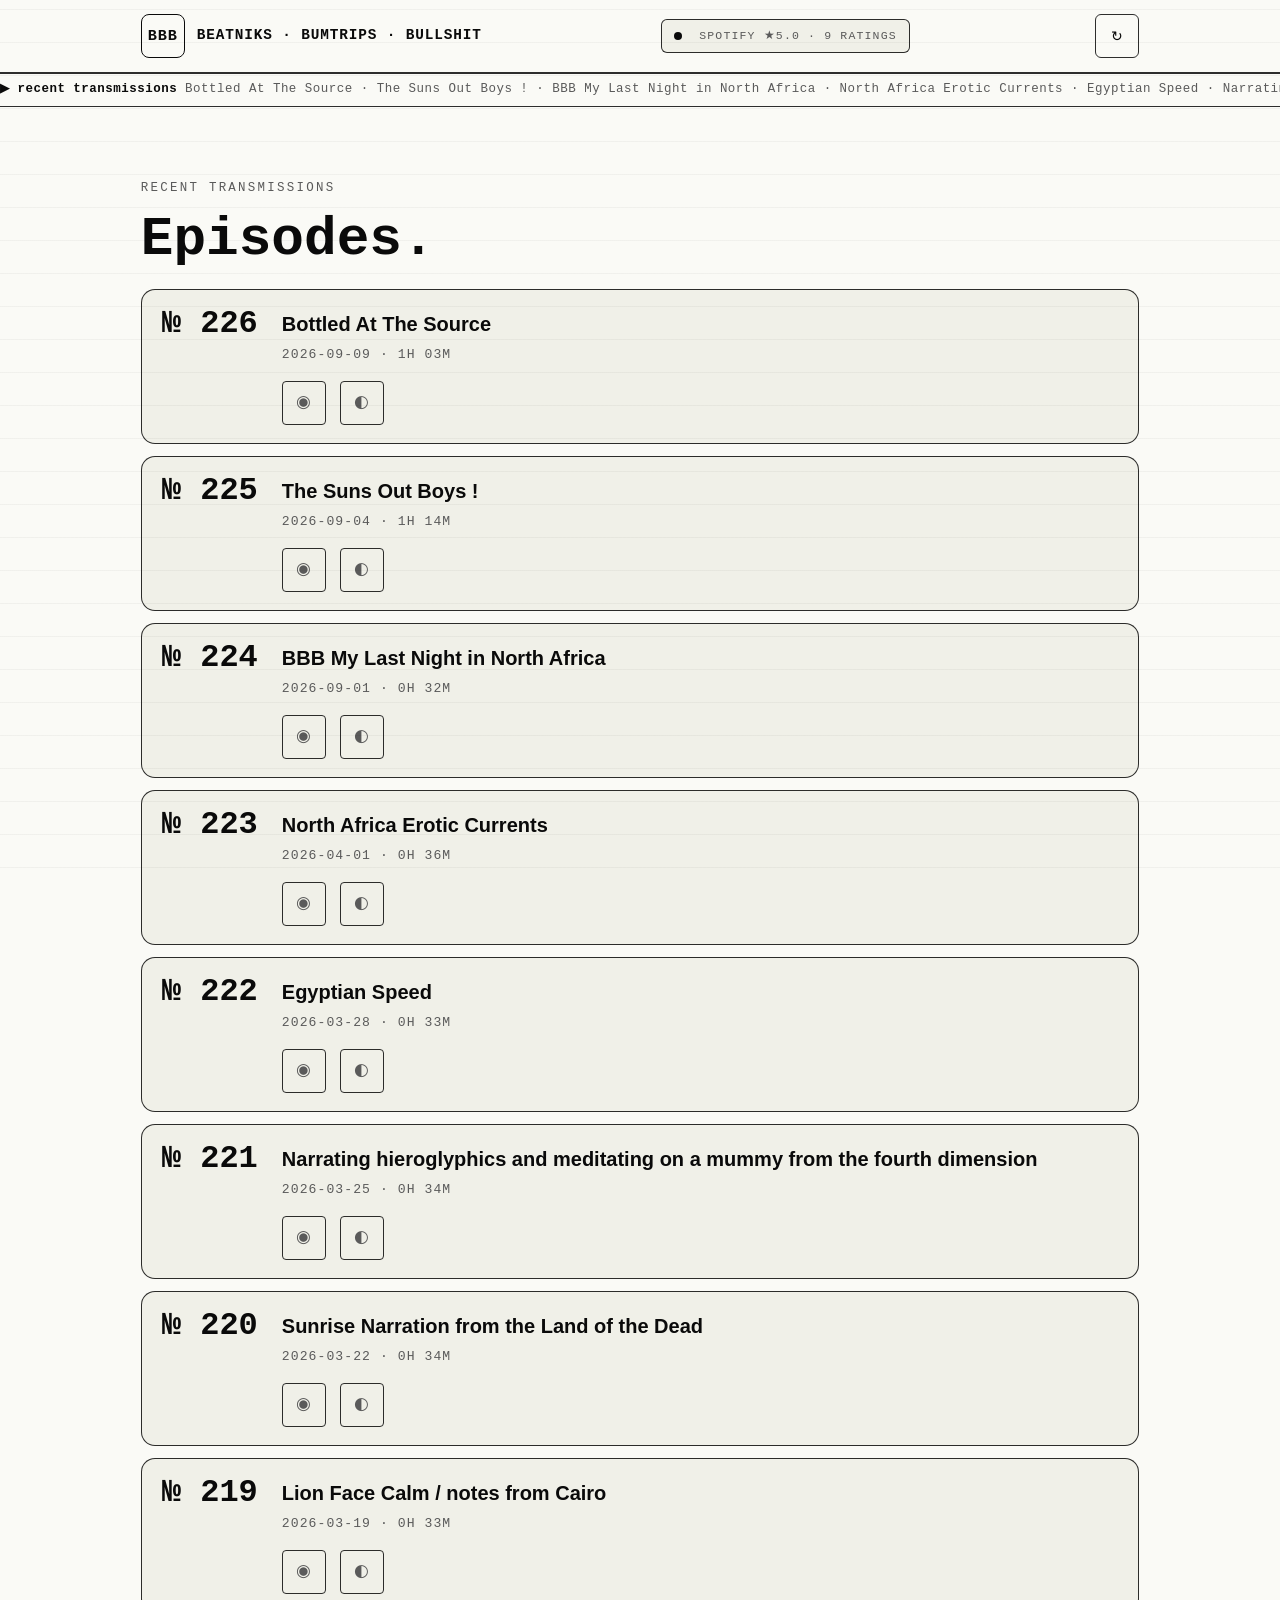
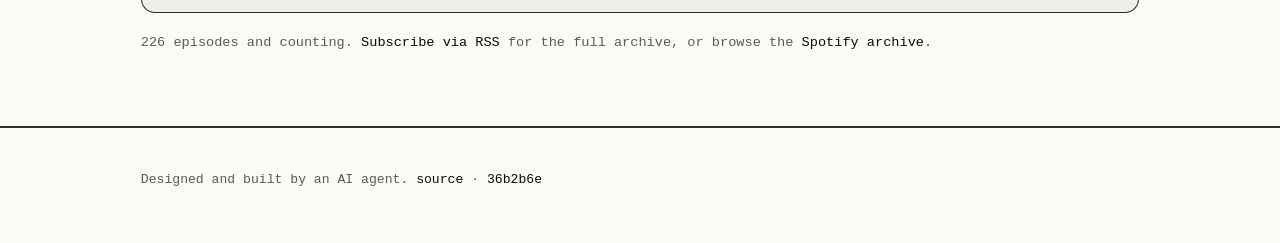
==== commit 21cd7508: "episodes: daily refresh from anchor.fm RSS" ====
--- a/index.src.html
+++ b/index.src.html
@@ -119,7 +119,6 @@
               <p class="ep-meta">2026-09-09 · 1h 03m</p>
 
               <ul class="ep-platforms" aria-label="Listen on">
-        <li><a href="https://podcasts.apple.com/us/podcast/bottled-at-the-source/id1663479533?i=1000788689043&amp;uo=4" aria-label="Listen on Apple Podcasts" rel="noopener"><span aria-hidden="true">&#9635;</span><span class="sr-only">Apple Podcasts</span></a></li>
         <li><a href="https://podcasters.spotify.com/pod/show/jedidiah-jackson/episodes/Bottled-At-The-Source-e3oj9su" aria-label="Listen on Spotify" rel="noopener"><span aria-hidden="true">&#9673;</span><span class="sr-only">Spotify</span></a></li>
         <li><a href="https://anchor.fm/jedidiah-jackson/episodes/Bottled-At-The-Source-e3oj9su" aria-label="Listen on Anchor" rel="noopener"><span aria-hidden="true">&#9680;</span><span class="sr-only">Anchor</span></a></li>
               </ul>
@@ -132,7 +131,6 @@
               <p class="ep-meta">2026-09-04 · 1h 14m</p>
 
               <ul class="ep-platforms" aria-label="Listen on">
-        <li><a href="https://podcasts.apple.com/us/podcast/the-suns-out-boys/id1663479533?i=1000787854546&amp;uo=4" aria-label="Listen on Apple Podcasts" rel="noopener"><span aria-hidden="true">&#9635;</span><span class="sr-only">Apple Podcasts</span></a></li>
         <li><a href="https://podcasters.spotify.com/pod/show/jedidiah-jackson/episodes/The-Suns-Out-Boys-e3o9js3" aria-label="Listen on Spotify" rel="noopener"><span aria-hidden="true">&#9673;</span><span class="sr-only">Spotify</span></a></li>
         <li><a href="https://anchor.fm/jedidiah-jackson/episodes/The-Suns-Out-Boys-e3o9js3" aria-label="Listen on Anchor" rel="noopener"><span aria-hidden="true">&#9680;</span><span class="sr-only">Anchor</span></a></li>
               </ul>
@@ -145,7 +143,6 @@
               <p class="ep-meta">2026-09-01 · 0h 32m</p>
 
               <ul class="ep-platforms" aria-label="Listen on">
-        <li><a href="https://podcasts.apple.com/us/podcast/bbb-my-last-night-in-north-africa/id1663479533?i=1000787240336&amp;uo=4" aria-label="Listen on Apple Podcasts" rel="noopener"><span aria-hidden="true">&#9635;</span><span class="sr-only">Apple Podcasts</span></a></li>
         <li><a href="https://podcasters.spotify.com/pod/show/jedidiah-jackson/episodes/BBB-My-Last-Night-in-North-Africa-e3o6sg9" aria-label="Listen on Spotify" rel="noopener"><span aria-hidden="true">&#9673;</span><span class="sr-only">Spotify</span></a></li>
         <li><a href="https://anchor.fm/jedidiah-jackson/episodes/BBB-My-Last-Night-in-North-Africa-e3o6sg9" aria-label="Listen on Anchor" rel="noopener"><span aria-hidden="true">&#9680;</span><span class="sr-only">Anchor</span></a></li>
               </ul>
@@ -158,7 +155,6 @@
               <p class="ep-meta">2026-04-01 · 0h 36m</p>
 
               <ul class="ep-platforms" aria-label="Listen on">
-        <li><a href="https://podcasts.apple.com/us/podcast/north-africa-erotic-currents/id1663479533?i=1000758578792&amp;uo=4" aria-label="Listen on Apple Podcasts" rel="noopener"><span aria-hidden="true">&#9635;</span><span class="sr-only">Apple Podcasts</span></a></li>
         <li><a href="https://podcasters.spotify.com/pod/show/jedidiah-jackson/episodes/North-Africa-Erotic-Currents-e3fnosv" aria-label="Listen on Spotify" rel="noopener"><span aria-hidden="true">&#9673;</span><span class="sr-only">Spotify</span></a></li>
         <li><a href="https://anchor.fm/jedidiah-jackson/episodes/North-Africa-Erotic-Currents-e3fnosv" aria-label="Listen on Anchor" rel="noopener"><span aria-hidden="true">&#9680;</span><span class="sr-only">Anchor</span></a></li>
               </ul>
@@ -171,7 +167,6 @@
               <p class="ep-meta">2026-03-28 · 0h 33m</p>
 
               <ul class="ep-platforms" aria-label="Listen on">
-        <li><a href="https://podcasts.apple.com/us/podcast/egyptian-speed/id1663479533?i=1000757916411&amp;uo=4" aria-label="Listen on Apple Podcasts" rel="noopener"><span aria-hidden="true">&#9635;</span><span class="sr-only">Apple Podcasts</span></a></li>
         <li><a href="https://podcasters.spotify.com/pod/show/jedidiah-jackson/episodes/Egyptian-Speed-e3flctf" aria-label="Listen on Spotify" rel="noopener"><span aria-hidden="true">&#9673;</span><span class="sr-only">Spotify</span></a></li>
         <li><a href="https://anchor.fm/jedidiah-jackson/episodes/Egyptian-Speed-e3flctf" aria-label="Listen on Anchor" rel="noopener"><span aria-hidden="true">&#9680;</span><span class="sr-only">Anchor</span></a></li>
               </ul>
@@ -184,7 +179,6 @@
               <p class="ep-meta">2026-03-25 · 0h 34m</p>
 
               <ul class="ep-platforms" aria-label="Listen on">
-        <li><a href="https://podcasts.apple.com/us/podcast/narrating-hieroglyphics-and-meditating-on-a-mummy/id1663479533?i=1000757204299&amp;uo=4" aria-label="Listen on Apple Podcasts" rel="noopener"><span aria-hidden="true">&#9635;</span><span class="sr-only">Apple Podcasts</span></a></li>
         <li><a href="https://podcasters.spotify.com/pod/show/jedidiah-jackson/episodes/Narrating-hieroglyphics-and-meditating-on-a-mummy-from-the-fourth-dimension-e3fkkek" aria-label="Listen on Spotify" rel="noopener"><span aria-hidden="true">&#9673;</span><span class="sr-only">Spotify</span></a></li>
         <li><a href="https://anchor.fm/jedidiah-jackson/episodes/Narrating-hieroglyphics-and-meditating-on-a-mummy-from-the-fourth-dimension-e3fkkek" aria-label="Listen on Anchor" rel="noopener"><span aria-hidden="true">&#9680;</span><span class="sr-only">Anchor</span></a></li>
               </ul>
@@ -197,7 +191,6 @@
               <p class="ep-meta">2026-03-22 · 0h 34m</p>
 
               <ul class="ep-platforms" aria-label="Listen on">
-        <li><a href="https://podcasts.apple.com/us/podcast/sunrise-narration-from-the-land-of-the-dead/id1663479533?i=1000756553428&amp;uo=4" aria-label="Listen on Apple Podcasts" rel="noopener"><span aria-hidden="true">&#9635;</span><span class="sr-only">Apple Podcasts</span></a></li>
         <li><a href="https://podcasters.spotify.com/pod/show/jedidiah-jackson/episodes/Sunrise-Narration-from-the-Land-of-the-Dead-e3fkk0s" aria-label="Listen on Spotify" rel="noopener"><span aria-hidden="true">&#9673;</span><span class="sr-only">Spotify</span></a></li>
         <li><a href="https://anchor.fm/jedidiah-jackson/episodes/Sunrise-Narration-from-the-Land-of-the-Dead-e3fkk0s" aria-label="Listen on Anchor" rel="noopener"><span aria-hidden="true">&#9680;</span><span class="sr-only">Anchor</span></a></li>
               </ul>
@@ -210,7 +203,6 @@
               <p class="ep-meta">2026-03-19 · 0h 33m</p>
 
               <ul class="ep-platforms" aria-label="Listen on">
-        <li><a href="https://podcasts.apple.com/us/podcast/lion-face-calm-notes-from-cairo/id1663479533?i=1000756065748&amp;uo=4" aria-label="Listen on Apple Podcasts" rel="noopener"><span aria-hidden="true">&#9635;</span><span class="sr-only">Apple Podcasts</span></a></li>
         <li><a href="https://podcasters.spotify.com/pod/show/jedidiah-jackson/episodes/Lion-Face-Calm--notes-from-Cairo-e3fhp6v" aria-label="Listen on Spotify" rel="noopener"><span aria-hidden="true">&#9673;</span><span class="sr-only">Spotify</span></a></li>
         <li><a href="https://anchor.fm/jedidiah-jackson/episodes/Lion-Face-Calm--notes-from-Cairo-e3fhp6v" aria-label="Listen on Anchor" rel="noopener"><span aria-hidden="true">&#9680;</span><span class="sr-only">Anchor</span></a></li>
               </ul>
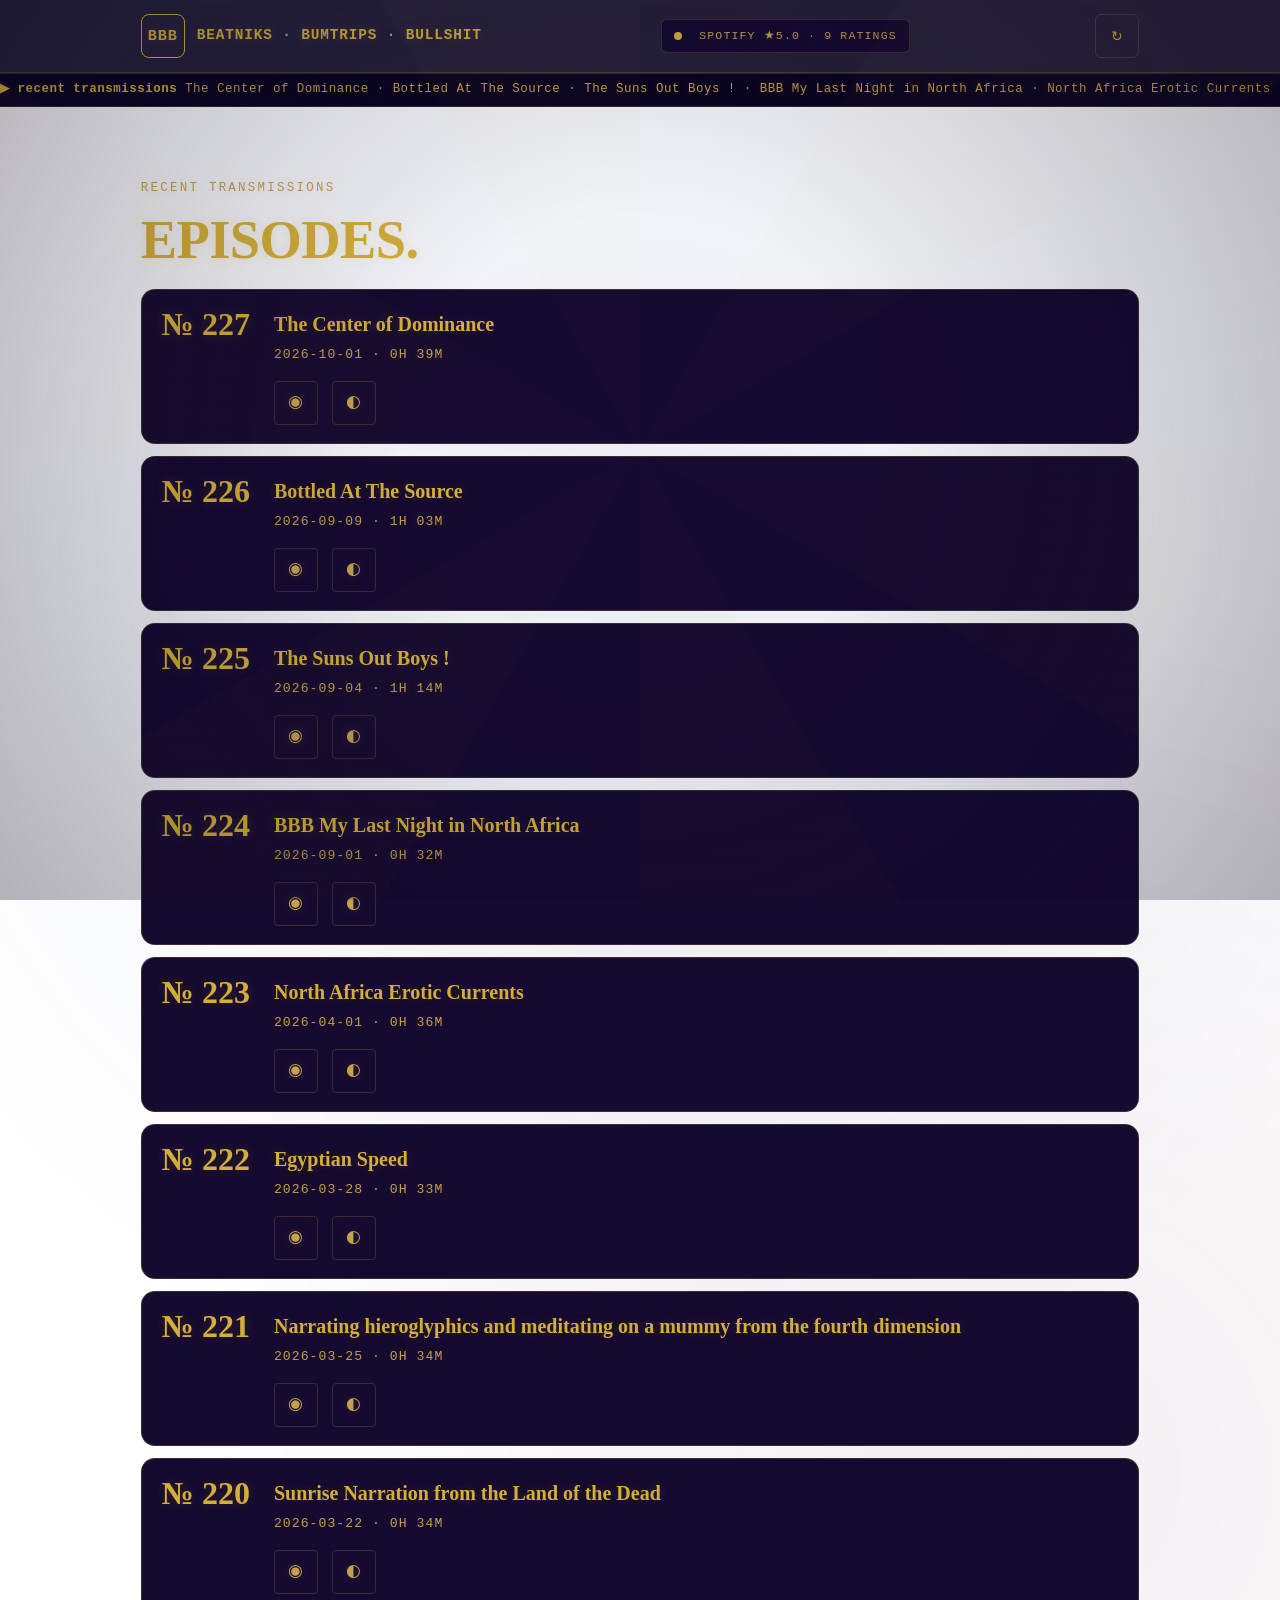
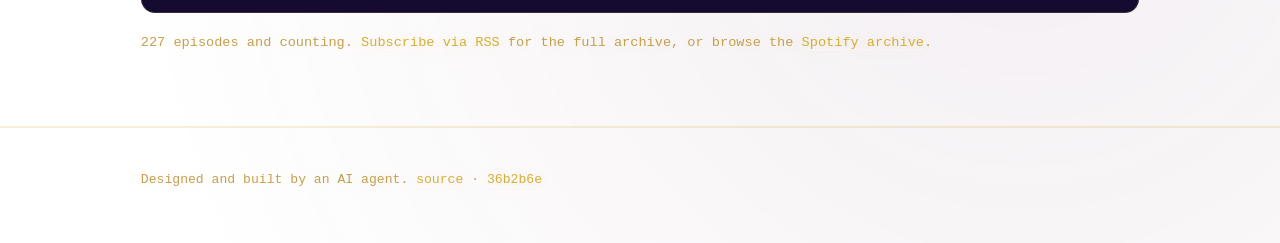
==== commit dff6aa01: "episodes: daily refresh from anchor.fm RSS" ====
--- a/index.src.html
+++ b/index.src.html
@@ -96,7 +96,7 @@
        P0.3: Wrap in <aside> so the marquee lives inside a landmark (axe `region`). -->
   <aside class="marquee" aria-label="Recent episode titles">
     <div class="marquee-track">
-      <span class="marquee-text"><!-- AUTO-MARQUEE -->Bottled At The Source · The Suns Out Boys ! · BBB My Last Night in North Africa · North Africa Erotic Currents · Egyptian Speed · Narrating hieroglyphics and meditating on a mummy from the fourth dimension · Sunrise Narration from the Land of the Dead · Lion Face Calm / notes from Cairo · BBB Inside a Pyramid · Horse Music · votive notes from Cairo · NUS NUS · Bottled At The Source · The Suns Out Boys ! · BBB My Last Night in North Africa · North Africa Erotic Currents · Egyptian Speed · Narrating hieroglyphics and meditating on a mummy from the fourth dimension · Sunrise Narration from the Land of the Dead · Lion Face Calm / notes from Cairo · BBB Inside a Pyramid · Horse Music · votive notes from Cairo · NUS NUS<!-- /AUTO-MARQUEE --></span>
+      <span class="marquee-text"><!-- AUTO-MARQUEE -->The Center of Dominance · Bottled At The Source · The Suns Out Boys ! · BBB My Last Night in North Africa · North Africa Erotic Currents · Egyptian Speed · Narrating hieroglyphics and meditating on a mummy from the fourth dimension · Sunrise Narration from the Land of the Dead · Lion Face Calm / notes from Cairo · BBB Inside a Pyramid · Horse Music · votive notes from Cairo · The Center of Dominance · Bottled At The Source · The Suns Out Boys ! · BBB My Last Night in North Africa · North Africa Erotic Currents · Egyptian Speed · Narrating hieroglyphics and meditating on a mummy from the fourth dimension · Sunrise Narration from the Land of the Dead · Lion Face Calm / notes from Cairo · BBB Inside a Pyramid · Horse Music · votive notes from Cairo<!-- /AUTO-MARQUEE --></span>
     </div>
   </aside>
 
@@ -113,6 +113,18 @@
         <!-- AUTO-EPISODES-START -->
         <ol class="episode-list" role="list">
           <li class="episode">
+            <span class="ep-no">№&nbsp;227</span>
+            <div class="ep-body">
+              <h3 class="ep-title">The Center of Dominance</h3>
+              <p class="ep-meta">2026-10-01 · 0h 39m</p>
+
+              <ul class="ep-platforms" aria-label="Listen on">
+        <li><a href="https://podcasters.spotify.com/pod/show/jedidiah-jackson/episodes/The-Center-of-Dominance-e3pmgv5" aria-label="Listen on Spotify" rel="noopener"><span aria-hidden="true">&#9673;</span><span class="sr-only">Spotify</span></a></li>
+        <li><a href="https://anchor.fm/jedidiah-jackson/episodes/The-Center-of-Dominance-e3pmgv5" aria-label="Listen on Anchor" rel="noopener"><span aria-hidden="true">&#9680;</span><span class="sr-only">Anchor</span></a></li>
+              </ul>
+            </div>
+          </li>
+          <li class="episode">
             <span class="ep-no">№&nbsp;226</span>
             <div class="ep-body">
               <h3 class="ep-title">Bottled At The Source</h3>
@@ -196,22 +208,10 @@
               </ul>
             </div>
           </li>
-          <li class="episode">
-            <span class="ep-no">№&nbsp;219</span>
-            <div class="ep-body">
-              <h3 class="ep-title">Lion Face Calm / notes from Cairo</h3>
-              <p class="ep-meta">2026-03-19 · 0h 33m</p>
-
-              <ul class="ep-platforms" aria-label="Listen on">
-        <li><a href="https://podcasters.spotify.com/pod/show/jedidiah-jackson/episodes/Lion-Face-Calm--notes-from-Cairo-e3fhp6v" aria-label="Listen on Spotify" rel="noopener"><span aria-hidden="true">&#9673;</span><span class="sr-only">Spotify</span></a></li>
-        <li><a href="https://anchor.fm/jedidiah-jackson/episodes/Lion-Face-Calm--notes-from-Cairo-e3fhp6v" aria-label="Listen on Anchor" rel="noopener"><span aria-hidden="true">&#9680;</span><span class="sr-only">Anchor</span></a></li>
-              </ul>
-            </div>
-          </li>
         </ol>
 
         <p class="ep-more">
-          226 episodes and counting. <a href="https://anchor.fm/s/4431c4ac/podcast/rss">Subscribe via RSS</a> for the full archive, or browse the <a href="https://open.spotify.com/show/43GiaQy9E5rkp6LfzXrvAM">Spotify archive</a>.
+          227 episodes and counting. <a href="https://anchor.fm/s/4431c4ac/podcast/rss">Subscribe via RSS</a> for the full archive, or browse the <a href="https://open.spotify.com/show/43GiaQy9E5rkp6LfzXrvAM">Spotify archive</a>.
         </p>
 <!-- AUTO-EPISODES-END -->
       </div>
